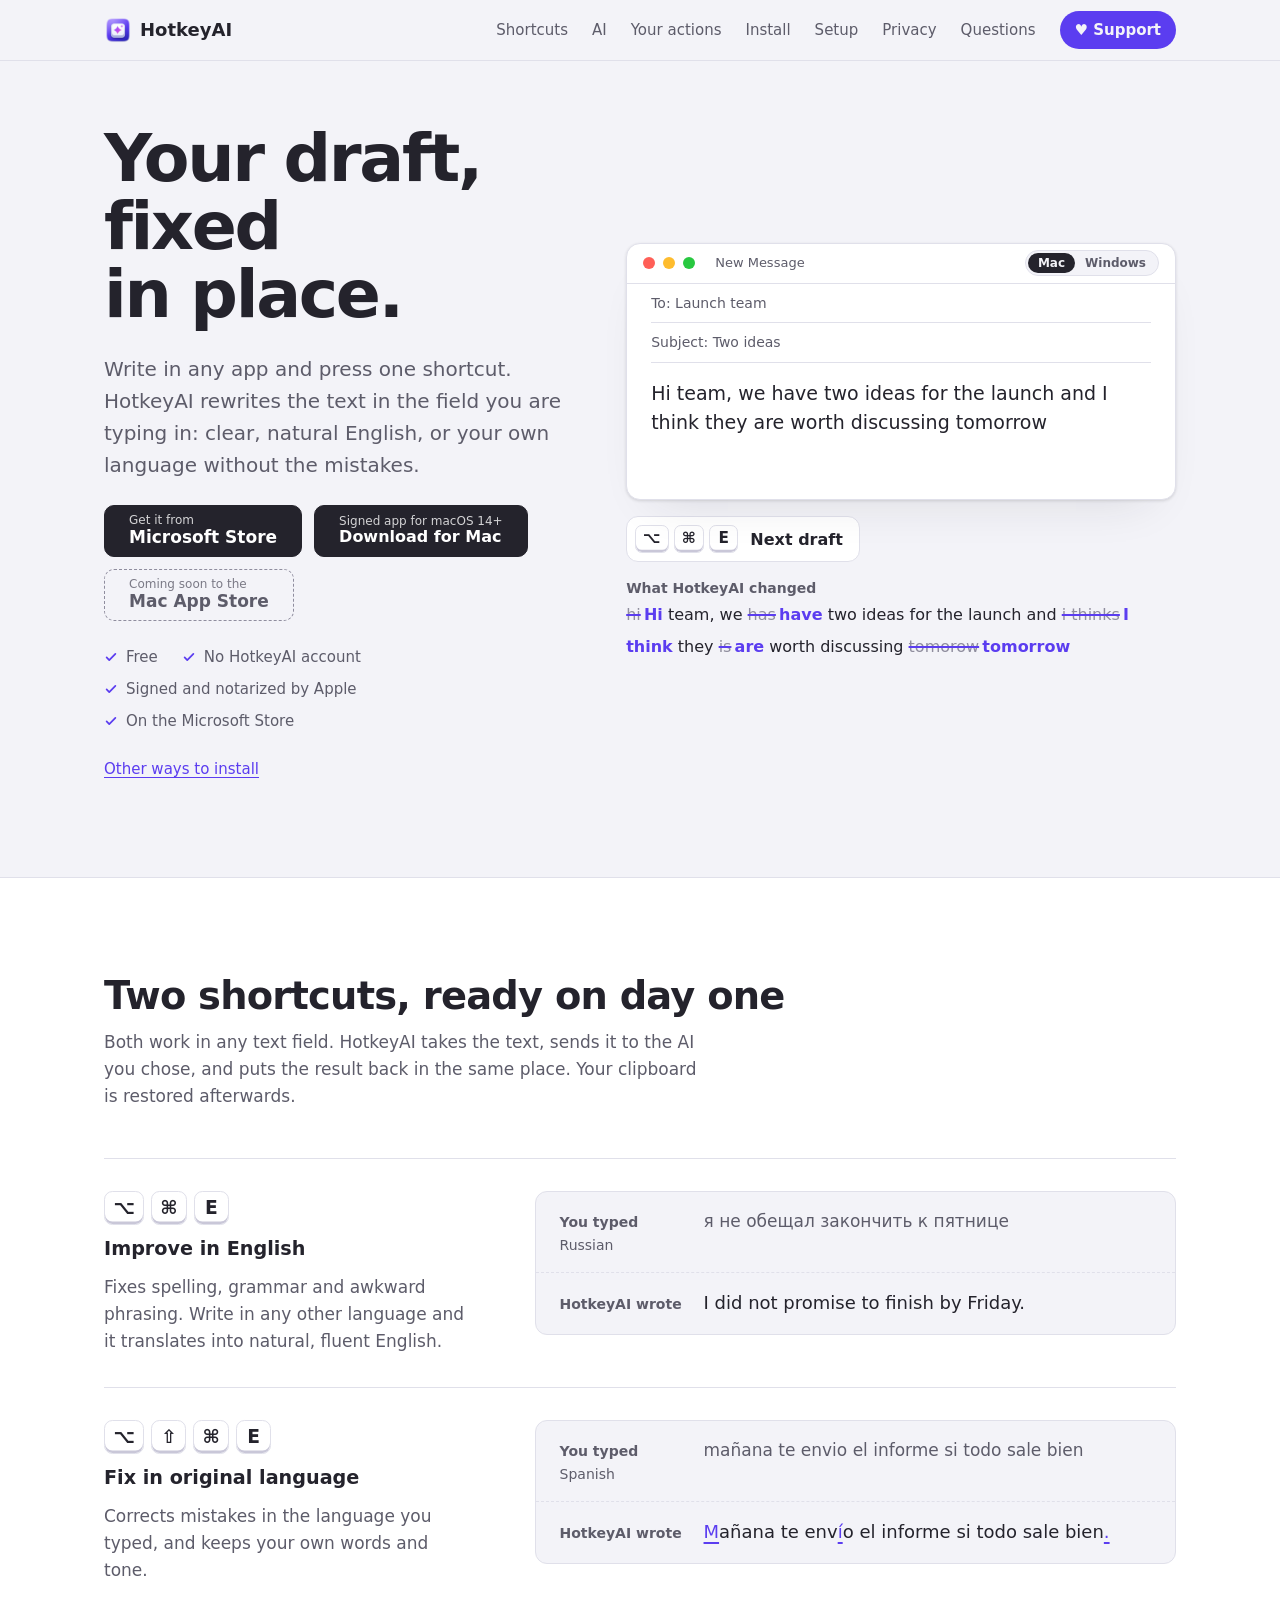
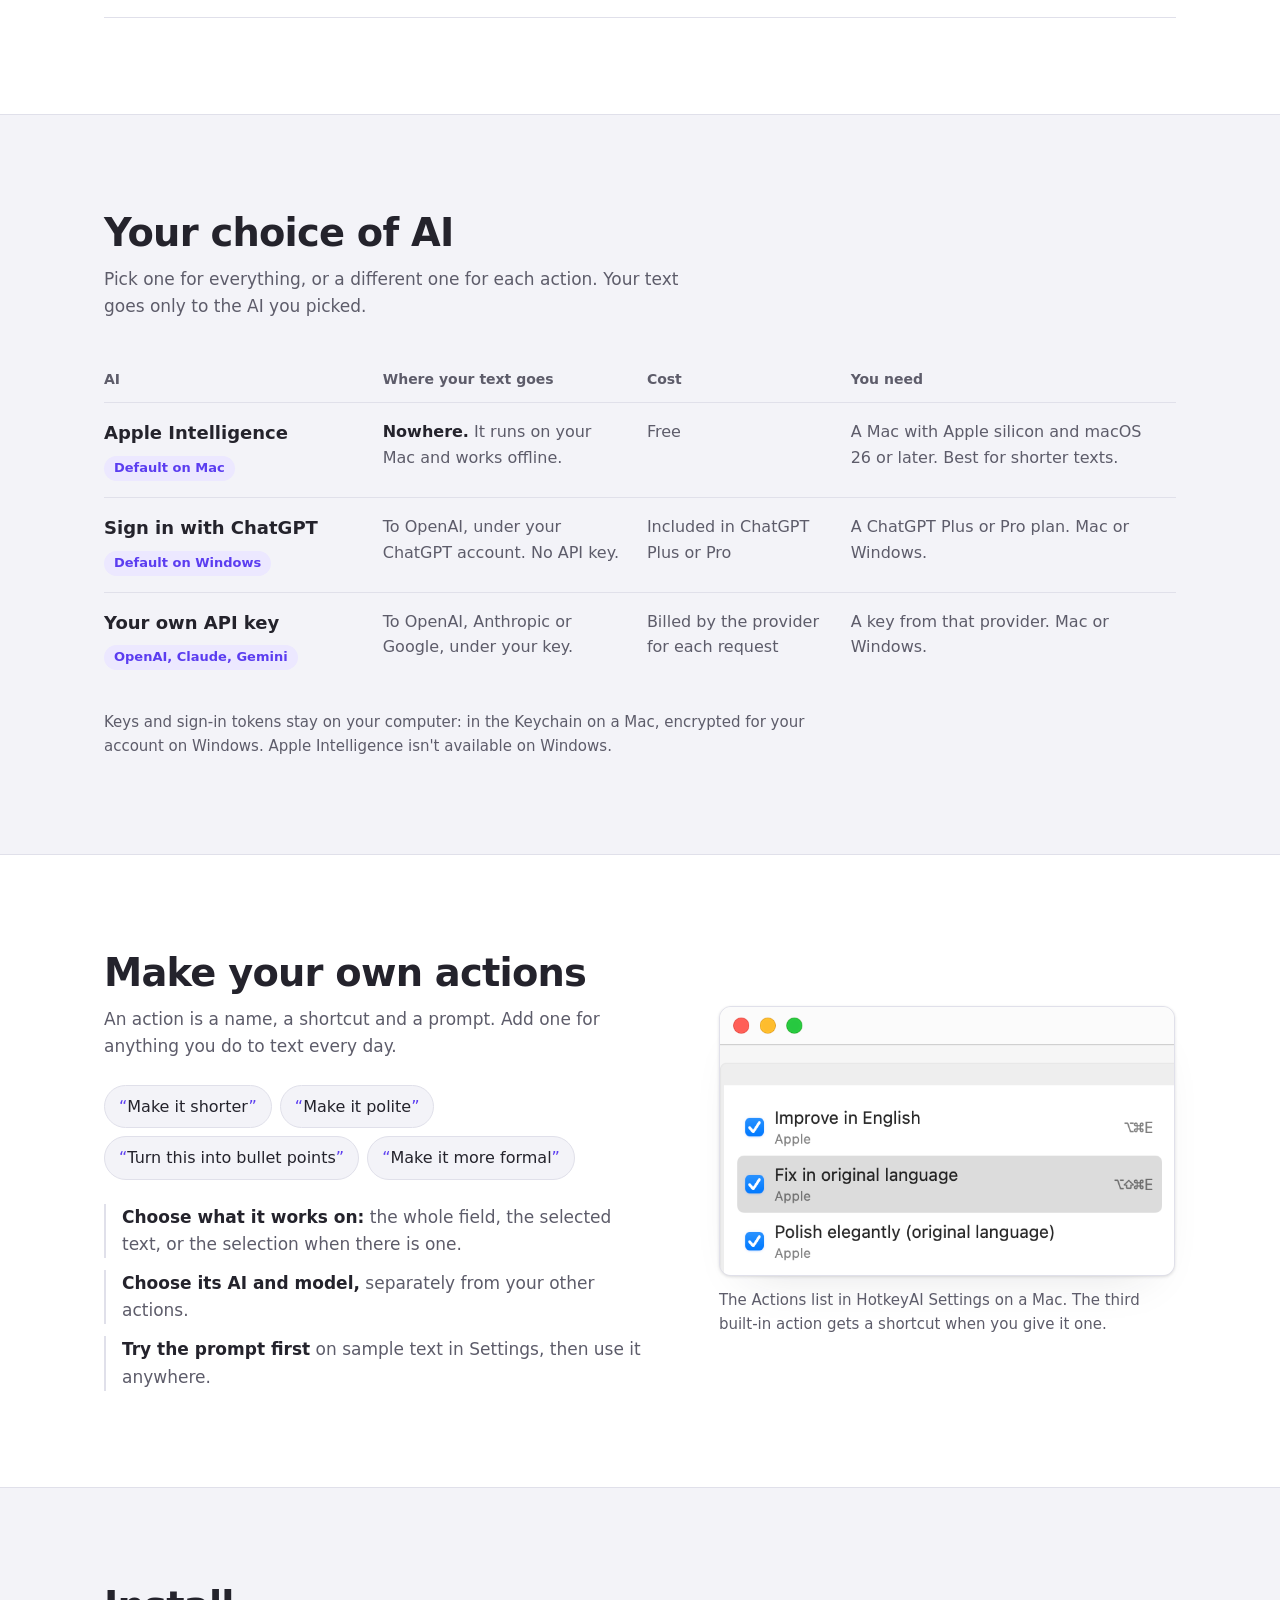
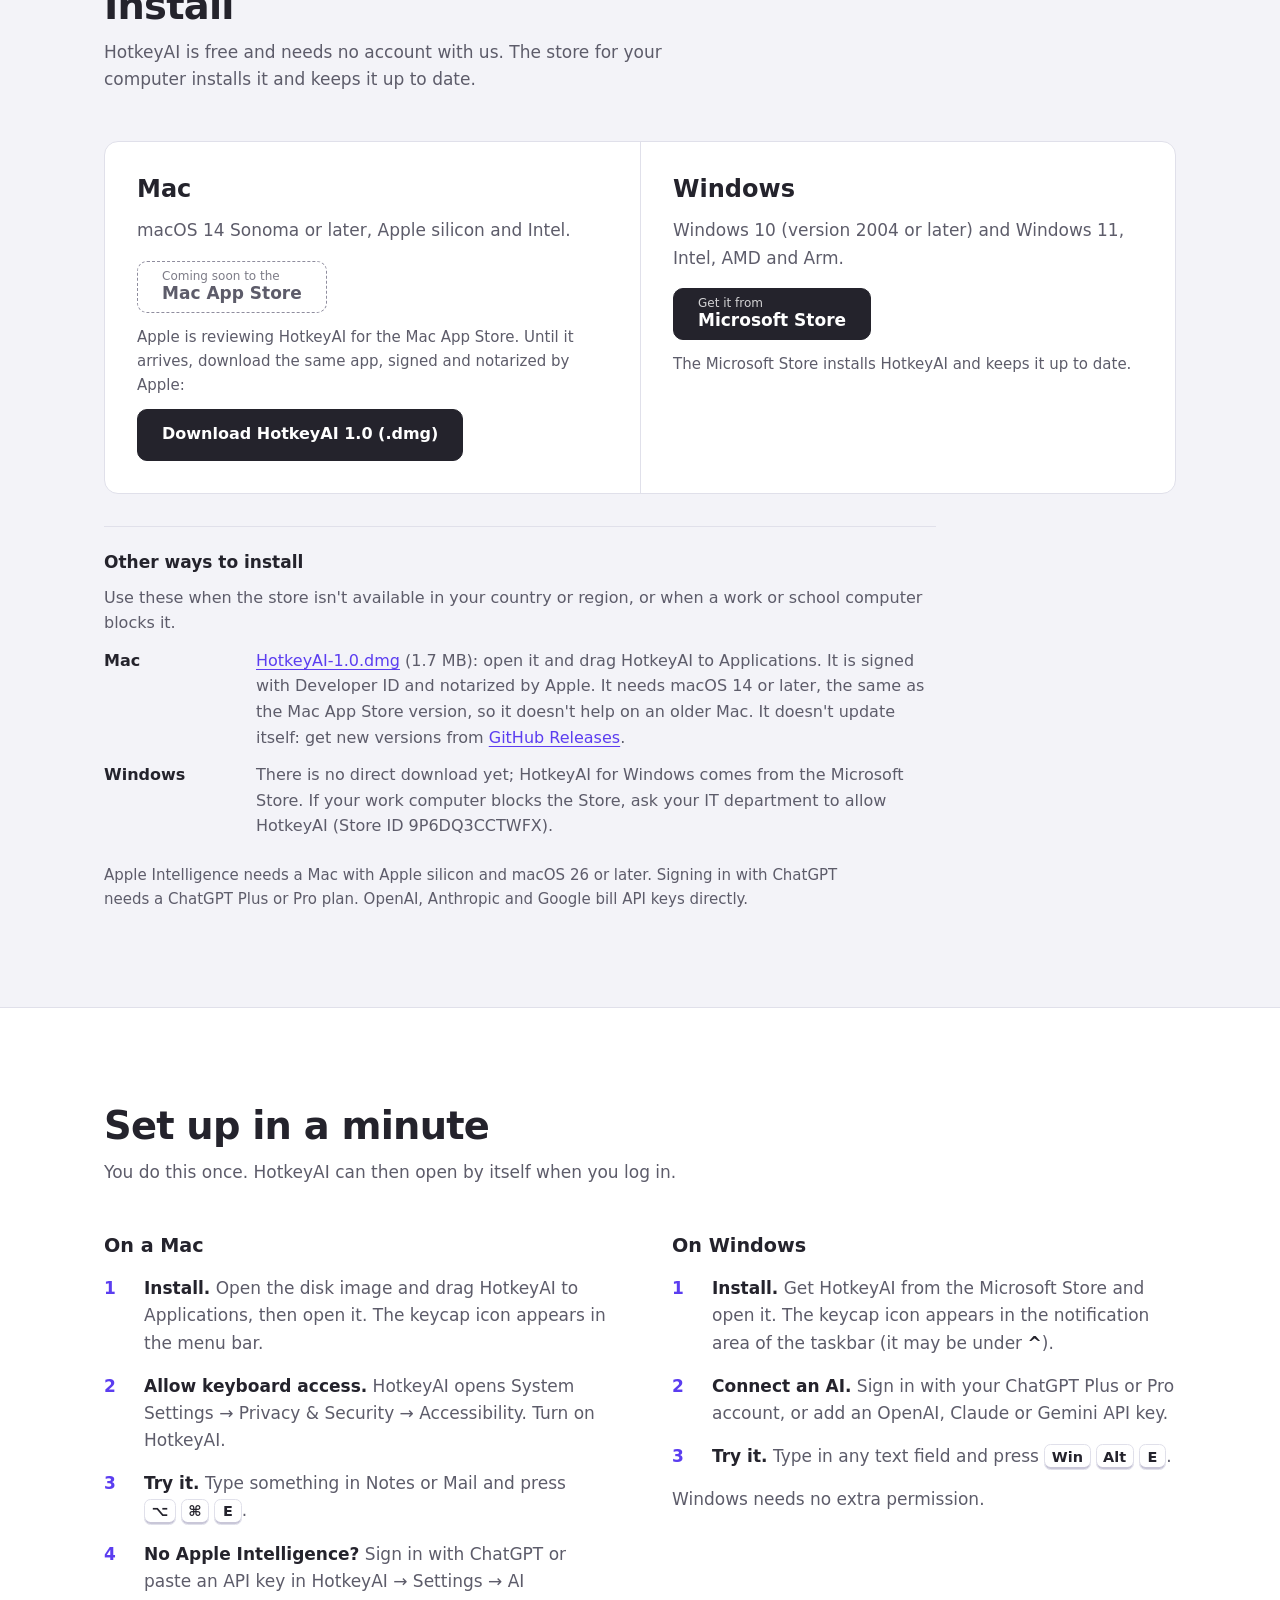
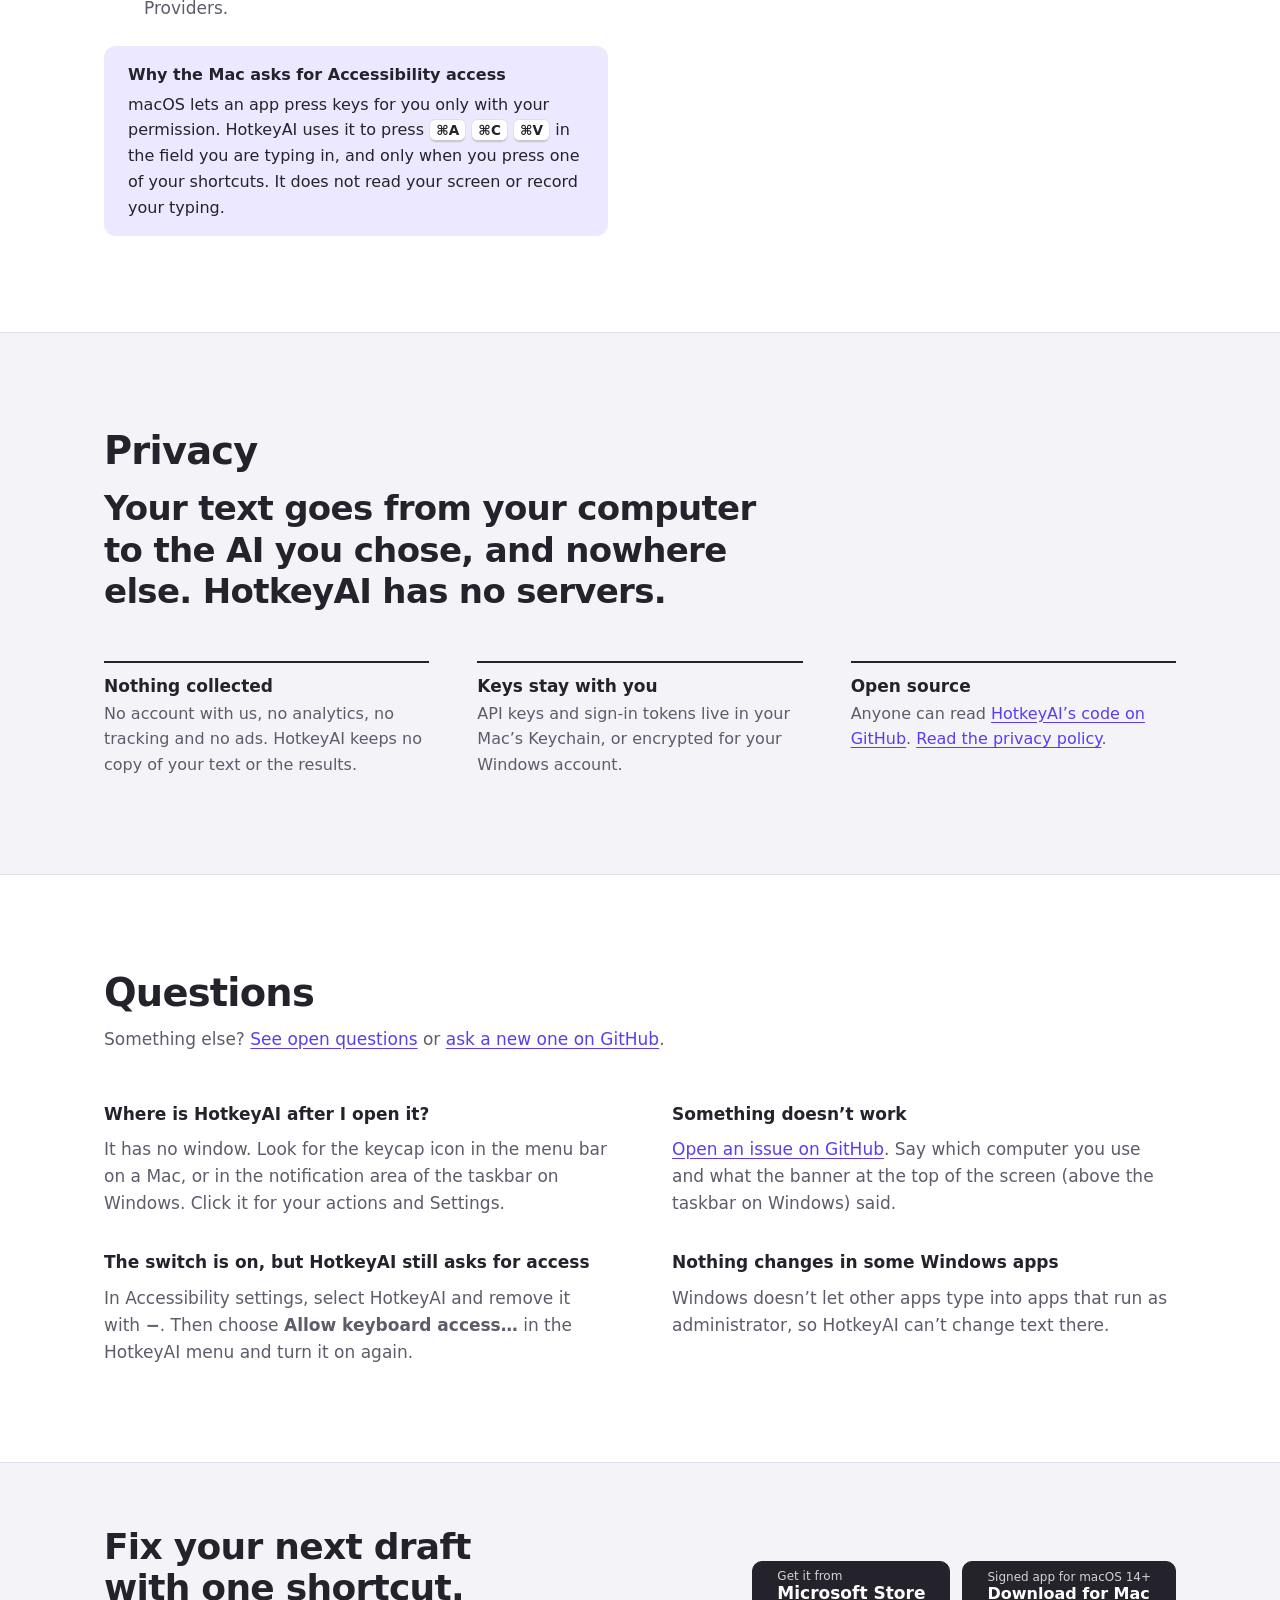
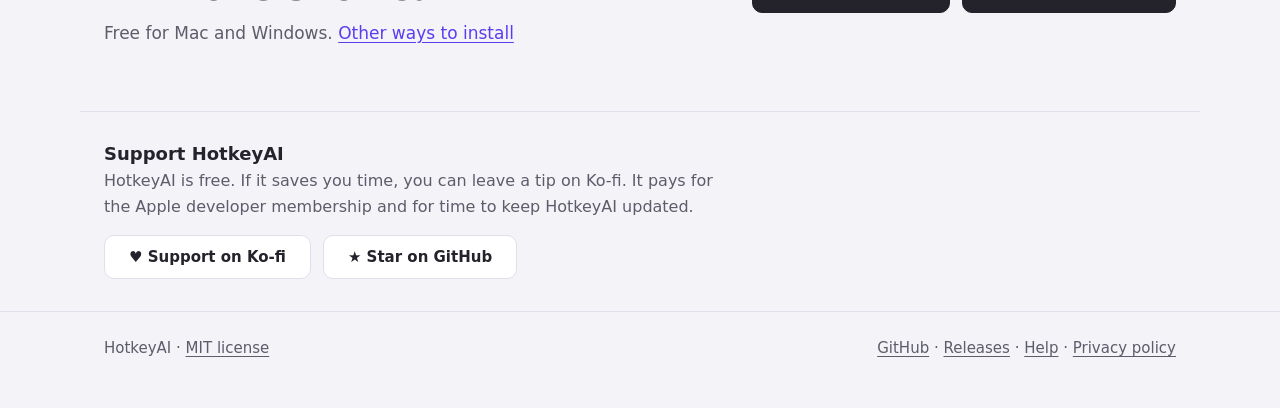
==== docs/index.html @ 72baa2ce "Press-to-fix hero, one typeface, facts and a closing install From the design research (frontend-desi" ====
<!doctype html>
<!-- MAC_APP_STORE: when Apple approves HotkeyAI, change data-mas="soon" to data-mas="live".
     The Mac App Store links on this page already point to https://apps.apple.com/app/id6838563027 -->
<html lang="en" data-os="any" data-mas="soon">
<head>
<meta charset="utf-8">
<meta name="viewport" content="width=device-width, initial-scale=1, viewport-fit=cover">
<title>HotkeyAI for Mac and Windows</title>
<meta name="description" content="Write in any app, press one shortcut, and HotkeyAI fixes your draft in place: clear, natural English, or your own language without the mistakes. Free for Mac and Windows.">
<meta property="og:title" content="HotkeyAI">
<meta property="og:description" content="Your draft, fixed in place. One shortcut in any app, on Mac and Windows.">
<meta property="og:image" content="https://nauroman.github.io/HotkeyAI/icon.webp">
<meta name="color-scheme" content="light dark">
<link rel="icon" type="image/webp" href="icon.webp">
<style>
  /* Layout: a quiet desk in the Things manner. Cool mist canvas, white sheets, hairlines,
     one violet accent used as the editor's pen (never as the main button), ink buttons like
     the store badges. Words on the left, the live draft on the right, everything left-aligned. */
  :root {
    --paper: #f3f3f8;      /* canvas */
    --sheet: #ffffff;      /* windows, panels */
    --ink: #24232c;        /* text and the main buttons */
    --ink-2: #5d5c6a;      /* secondary text */
    --rule: #e0e0ea;       /* hairlines */
    --pen: #5b3df0;        /* the accent: corrections, focus, links */
    --pen-wash: #ece8ff;   /* faint pen fill */
    --on-ink: #ffffff;     /* text on ink buttons */
    --strike: #8f8d9e;     /* struck-out words */
    --cap: #ffffff;        /* keycap face */
    --cap-edge: #c9c7d8;   /* keycap wall */
    --shadow: rgba(36, 35, 44, .14);

    --font: -apple-system, BlinkMacSystemFont, "Segoe UI Variable Text", "Segoe UI", system-ui, Roboto, "Helvetica Neue", Arial, sans-serif;

    --s1: 4px; --s2: 8px; --s3: 12px; --s4: 16px; --s5: 24px; --s6: 32px; --s7: 48px; --s8: 64px; --s9: 96px;
    --ease: cubic-bezier(.22, 1, .36, 1);
    --r-panel: 14px; --r-btn: 10px;
  }
  @media (prefers-color-scheme: dark) {
    :root:not([data-theme="light"]) {
      --paper: #111117; --sheet: #1a1a22; --ink: #ececf2; --ink-2: #a3a2b1; --rule: #2b2b36;
      --pen: #a48dff; --pen-wash: #252041; --on-ink: #111117; --strike: #7c7a8d;
      --cap: #26252f; --cap-edge: #09090d; --shadow: rgba(0, 0, 0, .45);
      color-scheme: dark;
    }
  }
  :root[data-theme="dark"] {
    --paper: #111117; --sheet: #1a1a22; --ink: #ececf2; --ink-2: #a3a2b1; --rule: #2b2b36;
    --pen: #a48dff; --pen-wash: #252041; --on-ink: #111117; --strike: #7c7a8d;
    --cap: #26252f; --cap-edge: #09090d; --shadow: rgba(0, 0, 0, .45);
    color-scheme: dark;
  }

  * { box-sizing: border-box; }
  html { scroll-behavior: smooth; }
  body { margin: 0; background: var(--paper); color: var(--ink); font: 400 17px/1.6 var(--font); -webkit-font-smoothing: antialiased; }
  img { max-width: 100%; height: auto; }
  a { color: var(--pen); text-underline-offset: .18em; transition: color .2s var(--ease); }
  a:focus-visible, button:focus-visible { outline: 2px solid var(--pen); outline-offset: 3px; border-radius: 6px; }
  h1, h2, h3, h4 { font-weight: 600; text-wrap: balance; margin: 0; }
  h2 { font-size: clamp(1.75rem, 3vw, 2.5rem); line-height: 1.12; letter-spacing: -.02em; }
  h3 { font-size: 1.2rem; line-height: 1.3; }
  p { margin: 0; }
  .wrap { max-width: 1120px; margin-inline: auto;
    padding-left: max(var(--s5), env(safe-area-inset-left, 0px)); padding-right: max(var(--s5), env(safe-area-inset-right, 0px)); }
  .muted { color: var(--ink-2); }
  .small { font-size: 15px; color: var(--ink-2); }
  .intro { max-width: 38rem; color: var(--ink-2); margin-top: var(--s3); }

  /* Keycaps: the app icon is a keycap, so shortcuts are drawn as keys with a pressed-in wall. */
  .keys { display: inline-flex; gap: .3em; vertical-align: baseline; }
  kbd { display: inline-flex; align-items: center; justify-content: center; min-width: 1.9em; height: 1.8em; padding: 0 .45em;
    font: 600 .85em/1 var(--font); color: var(--ink); background: var(--cap); border: 1px solid var(--rule); border-radius: .45em;
    box-shadow: inset 0 -.14em 0 var(--cap-edge); }
  :root[data-os="win"] .os-mac, :root:not([data-os="win"]) .os-win { display: none; }

  /* Header */
  header.top { position: sticky; top: 0; z-index: 20; background: color-mix(in srgb, var(--paper) 88%, transparent);
    backdrop-filter: saturate(1.4) blur(12px); -webkit-backdrop-filter: saturate(1.4) blur(12px); border-bottom: 1px solid var(--rule); }
  header.top .wrap { display: flex; align-items: center; gap: var(--s5); height: 60px; }
  .brand { display: flex; align-items: center; gap: var(--s2); font-weight: 600; font-size: 18px; color: var(--ink); text-decoration: none; }
  .brand img { width: 28px; height: 28px; }
  nav { margin-left: auto; display: flex; gap: var(--s5); font-size: 15px; }
  nav a { color: var(--ink-2); text-decoration: none; }
  nav a:hover { color: var(--ink); }
  .support-link { padding: 7px 15px; border-radius: 999px; background: var(--pen); color: var(--paper);
    font-weight: 600; font-size: 15px; text-decoration: none; white-space: nowrap; transition: filter .2s var(--ease); }
  .support-link:hover { filter: brightness(1.08); }
  @media (max-width: 900px) { nav { display: none; } .support-link { margin-left: auto; } }

  /* Buttons. The store buttons are the main action; the DMG button matches them while the
     Mac App Store is coming. */
  .btns { display: flex; flex-wrap: wrap; gap: var(--s3); }
  .store, .btn { display: inline-flex; flex-direction: column; justify-content: center; min-height: 52px; padding: var(--s2) var(--s5);
    border-radius: var(--r-btn); text-decoration: none; line-height: 1.15; font-weight: 600; font-size: 16px;
    transition: transform .2s var(--ease), filter .2s var(--ease); }
  .store { background: var(--ink); color: var(--on-ink); border: 1px solid var(--ink); }
  .store small, .btn small { font-size: 12px; font-weight: 400; opacity: .8; }
  .store b { font-size: 17px; font-weight: 600; }
  .btn { background: var(--ink); color: var(--on-ink); border: 1px solid var(--ink); }
  .btn.quiet { background: var(--sheet); color: var(--ink); border-color: var(--rule); }
  a.store:hover, a.btn:hover { filter: brightness(1.15); transform: translateY(-1px); }
  .store.soon { background: transparent; color: var(--ink-2); border: 1px dashed var(--strike); cursor: default; }
  :root[data-os="mac"] .get-win, :root[data-os="win"] .get-mac { display: none; }
  :root[data-mas="soon"] .mas-live, :root[data-mas="live"] .mas-soon { display: none; }

  /* Facts under the install buttons: true statements only. */
  .facts { list-style: none; margin: 0; padding: 0; display: flex; flex-wrap: wrap; gap: var(--s2) var(--s5); font-size: 15px; color: var(--ink-2); }
  .facts li { display: inline-flex; align-items: center; gap: var(--s2); }
  .facts svg { width: 14px; height: 14px; flex: none; color: var(--pen); }

  /* Hero */
  .hero .wrap { display: grid; grid-template-columns: minmax(0, 5fr) minmax(0, 6fr); gap: var(--s8); align-items: center; padding-block: var(--s8) var(--s9); }
  .hero-text { display: grid; gap: var(--s5); justify-items: start; min-width: 0; }
  .hero h1 { font-size: clamp(2.5rem, 5.2vw, 4.25rem); line-height: 1.02; letter-spacing: -.035em; }
  .hero .lead { font-size: clamp(18px, 1.6vw, 20px); color: var(--ink-2); max-width: 31rem; }
  .hero .other-link { font-size: 15px; }
  @media (max-width: 960px) { .hero .wrap { grid-template-columns: minmax(0, 1fr); gap: var(--s7); padding-block: var(--s7) var(--s8); } }

  /* The live draft */
  .desk { display: grid; gap: var(--s4); min-width: 0; }
  .demo { position: relative; background: var(--sheet); border: 1px solid var(--rule); border-radius: var(--r-panel);
    box-shadow: 0 24px 48px -28px var(--shadow), 0 1px 3px var(--shadow); overflow: hidden; }
  .demo-bar { display: flex; align-items: center; gap: var(--s2); height: 40px; padding: 0 var(--s4); border-bottom: 1px solid var(--rule); font-size: 13px; color: var(--ink-2); }
  .demo-bar i { width: 12px; height: 12px; border-radius: 50%; background: #ff5f57; }
  .demo-bar i:nth-child(2) { background: #febc2e; }
  .demo-bar i:nth-child(3) { background: #28c840; margin-right: var(--s3); }
  .mail-head { display: grid; padding: 0 var(--s5); font-size: 14px; color: var(--ink-2); }
  .mail-head span { padding: var(--s2) 0; border-bottom: 1px solid var(--rule); }
  .mail-body { min-height: 7.2em; padding: var(--s4) var(--s5) var(--s6); font-size: clamp(17px, 1.7vw, 19px); line-height: 1.55; }
  .mail-body p { transition: opacity .3s var(--ease); }
  .demo.working .mail-body p { opacity: .45; }
  .mail-body mark { background: none; color: inherit; border-radius: 3px; box-shadow: inset 0 -2px 0 var(--pen); transition: box-shadow 1.6s var(--ease); }
  .mail-body.settled mark { box-shadow: inset 0 0 0 transparent; }
  .hud { position: absolute; top: 50px; left: 50%; white-space: nowrap; display: flex; align-items: center; gap: var(--s2);
    background: rgba(28, 27, 36, .94); color: #fff; border: 1px solid rgba(255, 255, 255, .14); border-radius: 12px; padding: var(--s2) 14px;
    font-size: 14px; box-shadow: 0 8px 24px rgba(0, 0, 0, .25); opacity: 0; transform: translate(-50%, -6px);
    transition: opacity .25s var(--ease), transform .25s var(--ease); pointer-events: none; }
  .hud.show { opacity: 1; transform: translate(-50%, 0); }
  .hud .spark { color: #b9a8ff; } .hud .ok { color: #5fd38a; }

  .controls { display: flex; flex-wrap: wrap; align-items: center; gap: var(--s3) var(--s4); }
  .press { display: inline-flex; align-items: center; gap: var(--s3); padding: var(--s2) var(--s4) var(--s2) var(--s2); border-radius: 12px;
    border: 1px solid var(--rule); background: var(--sheet); color: var(--ink); font: 600 16px var(--font); cursor: pointer;
    transition: border-color .2s var(--ease); }
  .press:hover { border-color: var(--pen); }
  .press .keys { font-size: 18px; }
  .press .keys kbd { transition: transform .12s var(--ease), box-shadow .12s var(--ease), background .12s var(--ease), color .12s var(--ease); }
  .press.down .keys kbd { transform: translateY(2px); box-shadow: inset 0 0 0 var(--cap-edge); background: var(--pen); color: var(--paper); border-color: var(--pen); }
  .controls .hint { font-size: 14px; color: var(--ink-2); }
  :root:not([data-os="mac"]) .kbd-hint { display: none; }
  .os-switch { display: inline-flex; padding: 2px; border: 1px solid var(--rule); border-radius: 999px; background: var(--paper); margin-left: auto; }
  .os-switch[hidden] { display: none; }
  .os-switch button { font: 600 12px var(--font); color: var(--ink-2); background: none; border: 0; border-radius: 999px; padding: 3px 10px; cursor: pointer;
    transition: background .2s var(--ease), color .2s var(--ease); }
  .os-switch button[aria-pressed="true"] { background: var(--ink); color: var(--paper); }

  .edits { font-size: 16px; line-height: 2; min-height: 4em; }
  .edits .what { display: block; font-size: 14px; line-height: 1.5; color: var(--ink-2); font-weight: 600; }
  del, ins { text-decoration: none; }
  .edits del { color: var(--strike); text-decoration: line-through; text-decoration-color: var(--pen); text-decoration-thickness: 2px; }
  .edits ins { color: var(--pen); font-weight: 600; margin-left: .2em; }
  .edits ins.add { margin-left: 0; }

  /* Sections */
  section { scroll-margin-top: 64px; }
  .sec { padding-block: var(--s9); }
  .band { background: var(--sheet); border-block: 1px solid var(--rule); }
  .sec-head { margin-bottom: var(--s7); }
  @media (max-width: 760px) { .sec { padding-block: var(--s8); } .sec-head { margin-bottom: var(--s6); } }

  /* Two shortcuts */
  .shortcut-row { display: grid; grid-template-columns: minmax(0, 4fr) minmax(0, 7fr); gap: var(--s5) var(--s8);
    padding-block: var(--s6); border-top: 1px solid var(--rule); align-items: start; }
  .shortcut-row:last-child { border-bottom: 1px solid var(--rule); }
  .shortcut-row .meta { display: grid; gap: var(--s3); justify-items: start; }
  .shortcut-row .meta .keys { font-size: 22px; }
  .shortcut-row .meta p { color: var(--ink-2); max-width: 26rem; }
  .ex { display: grid; background: var(--paper); border: 1px solid var(--rule); border-radius: 12px; overflow: hidden; }
  .ex > div { display: grid; grid-template-columns: 8rem minmax(0, 1fr); gap: var(--s1) var(--s4); padding: var(--s4) var(--s5); align-items: baseline; }
  .ex > div + div { border-top: 1px dashed var(--rule); }
  .ex .who { font-size: 14px; font-weight: 600; color: var(--ink-2); }
  .ex .who span { display: block; font-weight: 400; }
  .ex .typed { color: var(--ink-2); }
  .ex .wrote { font-size: 18px; }
  .ex .fix { color: var(--pen); text-decoration: underline 2px var(--pen); text-underline-offset: .22em; }
  @media (max-width: 860px) { .shortcut-row { grid-template-columns: minmax(0, 1fr); } }
  @media (max-width: 520px) { .ex > div { grid-template-columns: minmax(0, 1fr); } }

  /* Your choice of AI */
  .ai { width: 100%; border-collapse: collapse; font-size: 16px; }
  .ai th, .ai td { text-align: left; vertical-align: top; padding: var(--s4) var(--s5) var(--s4) 0; border-top: 1px solid var(--rule); }
  .ai thead th { border-top: 0; padding-block: 0 var(--s3); font-size: 14px; font-weight: 600; color: var(--ink-2); }
  .ai tbody th { width: 26%; font-weight: 400; }
  .ai tbody th strong { display: block; font-size: 18px; font-weight: 600; }
  .ai .tag { display: inline-block; margin-top: var(--s2); font-size: 13px; font-weight: 600; color: var(--pen); background: var(--pen-wash); border-radius: 999px; padding: 2px 10px; }
  .ai td { color: var(--ink-2); }
  .ai td b { color: var(--ink); font-weight: 600; }
  .ai-foot { margin-top: var(--s5); max-width: 46rem; }
  @media (max-width: 760px) {
    .ai thead { position: absolute; width: 1px; height: 1px; overflow: hidden; clip-path: inset(50%); }
    .ai, .ai tbody, .ai tr, .ai th, .ai td { display: block; width: 100%; }
    .ai tbody tr { border-top: 1px solid var(--rule); padding-block: var(--s4); }
    .ai tbody th, .ai td { border: 0; padding: var(--s1) 0; width: 100%; }
    .ai td::before { content: attr(data-label); display: block; font-size: 14px; font-weight: 600; color: var(--ink-2); margin-top: var(--s2); }
  }

  /* Your own actions */
  .actions-grid { display: grid; grid-template-columns: minmax(0, 6fr) minmax(0, 5fr); gap: var(--s8); align-items: center; }
  .prompts { list-style: none; margin: var(--s5) 0 0; padding: 0; display: flex; flex-wrap: wrap; gap: var(--s2); }
  .prompts li { padding: var(--s2) 14px; border: 1px solid var(--rule); border-radius: 999px; background: var(--paper); font-size: 16px; }
  .prompts li::before { content: "“"; color: var(--pen); } .prompts li::after { content: "”"; color: var(--pen); }
  .points { margin: var(--s5) 0 0; padding: 0; list-style: none; display: grid; gap: var(--s3); color: var(--ink-2); max-width: 36rem; }
  .points li { padding-left: var(--s4); border-left: 2px solid var(--rule); }
  .points b { color: var(--ink); font-weight: 600; }
  .shot { margin: 0; justify-self: center; width: min(100%, 456px); }
  .shot img { display: block; width: 100%; border-radius: 12px; border: 1px solid var(--rule); box-shadow: 0 24px 48px -28px var(--shadow), 0 1px 3px var(--shadow); background: #fff; }
  .shot figcaption { margin-top: var(--s3); font-size: 15px; color: var(--ink-2); }
  @media (max-width: 860px) { .actions-grid { grid-template-columns: minmax(0, 1fr); gap: var(--s6); } .shot { justify-self: start; } }

  /* Install */
  .dl { display: grid; grid-template-columns: repeat(2, minmax(0, 1fr)); border: 1px solid var(--rule); border-radius: var(--r-panel); background: var(--sheet); overflow: hidden; }
  .dl > div { display: grid; gap: var(--s3); align-content: start; padding: var(--s6); }
  .dl > div + div { border-left: 1px solid var(--rule); }
  .dl h3 { font-size: 24px; }
  .dl .btns { margin-top: var(--s1); }
  .other { margin-top: var(--s6); padding-top: var(--s5); border-top: 1px solid var(--rule); display: grid; gap: var(--s3); max-width: 52rem; color: var(--ink-2); font-size: 16px; }
  .other h3 { font-size: 17px; color: var(--ink); }
  .other dl { margin: 0; display: grid; grid-template-columns: 8rem minmax(0, 1fr); gap: var(--s3) var(--s5); }
  .other dt { font-weight: 600; color: var(--ink); }
  .other dd { margin: 0; }
  .dl-foot { margin-top: var(--s5); max-width: 46rem; }
  @media (max-width: 680px) {
    .dl { grid-template-columns: minmax(0, 1fr); }
    .dl > div { padding: var(--s5); }
    .dl > div + div { border-left: 0; border-top: 1px solid var(--rule); }
  }
  @media (max-width: 560px) { .other dl { grid-template-columns: minmax(0, 1fr); gap: var(--s1); } .other dd { margin-bottom: var(--s3); } }

  /* Setup: a real sequence, so the steps are numbered. */
  .setup { display: grid; grid-template-columns: repeat(2, minmax(0, 1fr)); gap: var(--s8); }
  .setup ol { list-style: none; counter-reset: step; margin: var(--s4) 0 0; padding: 0; display: grid; gap: var(--s4); }
  .setup li { counter-increment: step; display: grid; grid-template-columns: var(--s6) minmax(0, 1fr); gap: var(--s2); color: var(--ink-2); }
  .setup li::before { content: counter(step); font-weight: 600; color: var(--pen); font-variant-numeric: tabular-nums; }
  .setup li b { color: var(--ink); font-weight: 600; }
  .why { margin-top: var(--s5); padding: var(--s4) var(--s5); border-radius: 12px; background: var(--pen-wash); }
  .why h4 { font-size: 16px; margin-bottom: var(--s1); }
  .why p { font-size: 16px; }
  @media (max-width: 760px) { .setup { grid-template-columns: minmax(0, 1fr); gap: var(--s7); } }

  /* Privacy */
  .privacy-lead { font-size: clamp(1.5rem, 2.8vw, 2.125rem); line-height: 1.22; letter-spacing: -.02em; font-weight: 600; max-width: 44rem; text-wrap: balance; margin-top: var(--s4); }
  .privacy-facts { display: grid; grid-template-columns: repeat(3, minmax(0, 1fr)); gap: var(--s5) var(--s7); margin-top: var(--s7); }
  .privacy-facts div { border-top: 2px solid var(--ink); padding-top: var(--s3); }
  .privacy-facts h3 { font-size: 17px; margin-bottom: var(--s1); }
  .privacy-facts p { color: var(--ink-2); font-size: 16px; }
  @media (max-width: 760px) { .privacy-facts { grid-template-columns: minmax(0, 1fr); } }

  /* Questions */
  .faq { display: grid; grid-template-columns: repeat(2, minmax(0, 1fr)); gap: var(--s6) var(--s8); margin: 0; }
  .faq dt { font-weight: 600; margin-bottom: var(--s2); }
  .faq dd { margin: 0; color: var(--ink-2); }
  @media (max-width: 760px) { .faq { grid-template-columns: minmax(0, 1fr); gap: var(--s5); } }

  /* Closing install, then a deliberately small Support line. */
  .closing .wrap { display: grid; grid-template-columns: minmax(0, 1fr) auto; gap: var(--s5) var(--s7); align-items: center; padding-block: var(--s8); }
  .closing h2 { font-size: clamp(1.75rem, 3vw, 2.25rem); }
  @media (max-width: 860px) { .closing .wrap { grid-template-columns: minmax(0, 1fr); } }
  .support .wrap { display: flex; flex-wrap: wrap; align-items: center; justify-content: space-between; gap: var(--s4) var(--s6); padding-block: var(--s6); border-top: 1px solid var(--rule); }
  .support h2 { font-size: 18px; letter-spacing: 0; }
  .support p { color: var(--ink-2); max-width: 40rem; margin-top: var(--s1); font-size: 16px; }
  .support .btn { min-height: 44px; font-size: 15px; }

  footer { border-top: 1px solid var(--rule); color: var(--ink-2); font-size: 15px; }
  footer .wrap { display: flex; flex-wrap: wrap; justify-content: space-between; gap: var(--s2) var(--s5); padding-block: var(--s5) var(--s7); }
  footer a { color: var(--ink-2); }

  @media (prefers-reduced-motion: reduce) {
    html { scroll-behavior: auto; }
    *, *::before, *::after { transition-duration: 0s !important; }
  }
</style>
</head>
<body>
<header class="top">
  <div class="wrap">
    <a class="brand" href="#"><img src="icon.webp" width="28" height="28" alt="">HotkeyAI</a>
    <nav aria-label="Sections">
      <a href="#shortcuts">Shortcuts</a>
      <a href="#ai">AI</a>
      <a href="#actions">Your actions</a>
      <a href="#download">Install</a>
      <a href="#setup">Setup</a>
      <a href="#privacy">Privacy</a>
      <a href="#help">Questions</a>
    </nav>
    <a class="support-link" href="https://ko-fi.com/nauroman">♥ Support</a>
  </div>
</header>

<main>
  <section class="hero" aria-labelledby="hero-title">
    <div class="wrap">
      <div class="hero-text">
        <h1 id="hero-title">Your draft, fixed in place.</h1>
        <p class="lead">Write in any app and press one shortcut. HotkeyAI rewrites the text in the field you are typing in: clear, natural English, or your own language without the mistakes.</p>
        <div class="btns" id="hero-install">
          <a class="store get-win" href="https://apps.microsoft.com/detail/9P6DQ3CCTWFX"><small>Get it from</small><b>Microsoft Store</b></a>
          <a class="store get-mac mas-live" href="https://apps.apple.com/app/id6838563027"><small>Download on the</small><b>Mac App Store</b></a>
          <a class="btn get-mac mas-soon" href="https://github.com/nauroman/HotkeyAI/releases/download/v1.0/HotkeyAI-1.0.dmg"><small>Signed app for macOS 14+</small>Download for Mac</a>
          <span class="store soon get-mac mas-soon" aria-disabled="true"><small>Coming soon to the</small><b>Mac App Store</b></span>
        </div>
        <ul class="facts" aria-label="Facts">
          <li><svg viewBox="0 0 16 16" aria-hidden="true"><path d="M3 8.5l3 3 7-7" fill="none" stroke="currentColor" stroke-width="2" stroke-linecap="round" stroke-linejoin="round"/></svg>Free</li>
          <li><svg viewBox="0 0 16 16" aria-hidden="true"><path d="M3 8.5l3 3 7-7" fill="none" stroke="currentColor" stroke-width="2" stroke-linecap="round" stroke-linejoin="round"/></svg>No HotkeyAI account</li>
          <li><svg viewBox="0 0 16 16" aria-hidden="true"><path d="M3 8.5l3 3 7-7" fill="none" stroke="currentColor" stroke-width="2" stroke-linecap="round" stroke-linejoin="round"/></svg>Signed and notarized by Apple</li>
          <li><svg viewBox="0 0 16 16" aria-hidden="true"><path d="M3 8.5l3 3 7-7" fill="none" stroke="currentColor" stroke-width="2" stroke-linecap="round" stroke-linejoin="round"/></svg>On the Microsoft Store</li>
        </ul>
        <a class="other-link" href="#other">Other ways to install</a>
      </div>

      <div class="desk">
        <div class="demo" id="demo">
          <div class="demo-bar"><i></i><i></i><i></i>New Message
            <div class="os-switch" id="os-switch" role="group" aria-label="Show shortcuts for" hidden>
              <button type="button" id="os-mac" data-pick="mac" aria-pressed="true">Mac</button>
              <button type="button" id="os-win" data-pick="win" aria-pressed="false">Windows</button>
            </div>
          </div>
          <div class="mail-head"><span>To: Launch team</span><span id="demo-subject">Subject: Two ideas</span></div>
          <div class="mail-body settled" id="demo-body" aria-live="polite">
            <p>Hi team, we <mark>have</mark> two ideas for the launch and <mark>I think</mark> they <mark>are</mark> worth discussing tomorrow</p>
          </div>
          <div class="hud" id="hud-work" aria-hidden="true"><span class="spark">✦</span> <span id="hud-name">Improve in English</span>…</div>
          <div class="hud" id="hud-done" aria-hidden="true"><span class="ok">✓</span> Done</div>
        </div>
        <div class="controls" id="controls" hidden>
          <button type="button" class="press" id="press">
            <span class="keys os-mac" id="keys-mac"><kbd>⌥</kbd><kbd>⌘</kbd><kbd>E</kbd></span>
            <span class="keys os-win" id="keys-win"><kbd>Win</kbd><kbd>Alt</kbd><kbd>E</kbd></span>
            <span id="press-label">Press to fix this draft</span>
          </button>
          <span class="hint kbd-hint">or press it on your keyboard</span>
        </div>
        <p class="edits" id="edits"><span class="what">What HotkeyAI changed</span><del>hi</del><ins>Hi</ins> team, we <del>has</del><ins>have</ins> two ideas for the launch and <del>i thinks</del><ins>I think</ins> they <del>is</del><ins>are</ins> worth discussing <del>tomorow</del><ins>tomorrow</ins></p>
      </div>
    </div>
  </section>

  <section id="shortcuts" class="sec band" aria-labelledby="shortcuts-title">
    <div class="wrap">
      <div class="sec-head">
        <h2 id="shortcuts-title">Two shortcuts, ready on day one</h2>
        <p class="intro">Both work in any text field. HotkeyAI takes the text, sends it to the AI you chose, and puts the result back in the same place. Your clipboard is restored afterwards.</p>
      </div>
      <div class="shortcut-row">
        <div class="meta">
          <span class="keys os-mac" role="img" aria-label="Option Command E"><kbd>⌥</kbd><kbd>⌘</kbd><kbd>E</kbd></span>
          <span class="keys os-win" role="img" aria-label="Windows Alt E"><kbd>Win</kbd><kbd>Alt</kbd><kbd>E</kbd></span>
          <h3>Improve in English</h3>
          <p>Fixes spelling, grammar and awkward phrasing. Write in any other language and it translates into natural, fluent English.</p>
        </div>
        <div class="ex">
          <div><span class="who">You typed<span>Russian</span></span><p class="typed" lang="ru">я не обещал закончить к пятнице</p></div>
          <div><span class="who">HotkeyAI wrote</span><p class="wrote">I did not promise to finish by Friday.</p></div>
        </div>
      </div>
      <div class="shortcut-row">
        <div class="meta">
          <span class="keys os-mac" role="img" aria-label="Option Shift Command E"><kbd>⌥</kbd><kbd>⇧</kbd><kbd>⌘</kbd><kbd>E</kbd></span>
          <span class="keys os-win" role="img" aria-label="Windows Alt Shift E"><kbd>Win</kbd><kbd>Alt</kbd><kbd>Shift</kbd><kbd>E</kbd></span>
          <h3>Fix in original language</h3>
          <p>Corrects mistakes in the language you typed, and keeps your own words and tone.</p>
        </div>
        <div class="ex">
          <div><span class="who">You typed<span>Spanish</span></span><p class="typed" lang="es">mañana te envio el informe si todo sale bien</p></div>
          <div><span class="who">HotkeyAI wrote</span><p class="wrote" lang="es"><span class="fix">M</span>añana te env<span class="fix">í</span>o el informe si todo sale bien<span class="fix">.</span></p></div>
        </div>
      </div>
    </div>
  </section>

  <section id="ai" class="sec" aria-labelledby="ai-title">
    <div class="wrap">
      <div class="sec-head">
        <h2 id="ai-title">Your choice of AI</h2>
        <p class="intro">Pick one for everything, or a different one for each action. Your text goes only to the AI you picked.</p>
      </div>
      <table class="ai">
        <thead>
          <tr><th scope="col">AI</th><th scope="col">Where your text goes</th><th scope="col">Cost</th><th scope="col">You need</th></tr>
        </thead>
        <tbody>
          <tr>
            <th scope="row"><strong>Apple Intelligence</strong><span class="tag">Default on Mac</span></th>
            <td data-label="Where your text goes"><b>Nowhere.</b> It runs on your Mac and works offline.</td>
            <td data-label="Cost">Free</td>
            <td data-label="You need">A Mac with Apple silicon and macOS 26 or later. Best for shorter texts.</td>
          </tr>
          <tr>
            <th scope="row"><strong>Sign in with ChatGPT</strong><span class="tag">Default on Windows</span></th>
            <td data-label="Where your text goes">To OpenAI, under your ChatGPT account. No API key.</td>
            <td data-label="Cost">Included in ChatGPT Plus or Pro</td>
            <td data-label="You need">A ChatGPT Plus or Pro plan. Mac or Windows.</td>
          </tr>
          <tr>
            <th scope="row"><strong>Your own API key</strong><span class="tag">OpenAI, Claude, Gemini</span></th>
            <td data-label="Where your text goes">To OpenAI, Anthropic or Google, under your key.</td>
            <td data-label="Cost">Billed by the provider for each request</td>
            <td data-label="You need">A key from that provider. Mac or Windows.</td>
          </tr>
        </tbody>
      </table>
      <p class="ai-foot small">Keys and sign-in tokens stay on your computer: in the Keychain on a Mac, encrypted for your account on Windows. Apple Intelligence isn't available on Windows.</p>
    </div>
  </section>

  <section id="actions" class="sec band" aria-labelledby="actions-title">
    <div class="wrap actions-grid">
      <div>
        <h2 id="actions-title">Make your own actions</h2>
        <p class="intro">An action is a name, a shortcut and a prompt. Add one for anything you do to text every day.</p>
        <ul class="prompts" aria-label="Examples of actions you can add">
          <li>Make it shorter</li>
          <li>Make it polite</li>
          <li>Turn this into bullet points</li>
          <li>Make it more formal</li>
        </ul>
        <ul class="points">
          <li><b>Choose what it works on:</b> the whole field, the selected text, or the selection when there is one.</li>
          <li><b>Choose its AI and model,</b> separately from your other actions.</li>
          <li><b>Try the prompt first</b> on sample text in Settings, then use it anywhere.</li>
        </ul>
      </div>
      <figure class="shot">
        <img src="images/settings-actions.webp" width="684" height="404" loading="lazy" alt="The Actions list in HotkeyAI Settings on a Mac: Improve in English (Option Command E), Fix in original language (Option Shift Command E) and Polish elegantly (original language), each turned on and using Apple Intelligence">
        <figcaption>The Actions list in HotkeyAI Settings on a Mac. The third built-in action gets a shortcut when you give it one.</figcaption>
      </figure>
    </div>
  </section>

  <section id="download" class="sec" aria-labelledby="download-title">
    <div class="wrap">
      <div class="sec-head">
        <h2 id="download-title">Install</h2>
        <p class="intro">HotkeyAI is free and needs no account with us. The store for your computer installs it and keeps it up to date.</p>
      </div>
      <div class="dl">
        <div>
          <h3>Mac</h3>
          <p class="muted">macOS 14 Sonoma or later, Apple silicon and Intel.</p>
          <div class="btns">
            <a class="store mas-live" href="https://apps.apple.com/app/id6838563027"><small>Download on the</small><b>Mac App Store</b></a>
            <span class="store soon mas-soon" aria-disabled="true"><small>Coming soon to the</small><b>Mac App Store</b></span>
          </div>
          <p class="small mas-live">The Mac App Store installs HotkeyAI and keeps it up to date.</p>
          <div class="mas-soon">
            <p class="small">Apple is reviewing HotkeyAI for the Mac App Store. Until it arrives, download the same app, signed and notarized by Apple:</p>
            <div class="btns" style="margin-top:var(--s3)"><a class="btn" href="https://github.com/nauroman/HotkeyAI/releases/download/v1.0/HotkeyAI-1.0.dmg">Download HotkeyAI 1.0 (.dmg)</a></div>
          </div>
        </div>
        <div>
          <h3>Windows</h3>
          <p class="muted">Windows 10 (version 2004 or later) and Windows 11, Intel, AMD and Arm.</p>
          <div class="btns">
            <a class="store" href="https://apps.microsoft.com/detail/9P6DQ3CCTWFX"><small>Get it from</small><b>Microsoft Store</b></a>
          </div>
          <p class="small">The Microsoft Store installs HotkeyAI and keeps it up to date.</p>
        </div>
      </div>

      <div class="other" id="other">
        <h3>Other ways to install</h3>
        <p>Use these when the store isn't available in your country or region, or when a work or school computer blocks it.</p>
        <dl>
          <dt>Mac</dt>
          <dd><a href="https://github.com/nauroman/HotkeyAI/releases/download/v1.0/HotkeyAI-1.0.dmg">HotkeyAI-1.0.dmg</a> (1.7 MB): open it and drag HotkeyAI to Applications. It is signed with Developer ID and notarized by Apple. It needs macOS 14 or later, the same as the Mac App Store version, so it doesn't help on an older Mac. It doesn't update itself: get new versions from <a href="https://github.com/nauroman/HotkeyAI/releases">GitHub Releases</a>.</dd>
          <dt>Windows</dt>
          <dd>There is no direct download yet; HotkeyAI for Windows comes from the Microsoft Store. If your work computer blocks the Store, ask your IT department to allow HotkeyAI (Store ID 9P6DQ3CCTWFX).</dd>
        </dl>
      </div>
      <p class="dl-foot small">Apple Intelligence needs a Mac with Apple silicon and macOS 26 or later. Signing in with ChatGPT needs a ChatGPT Plus or Pro plan. OpenAI, Anthropic and Google bill API keys directly.</p>
    </div>
  </section>

  <section id="setup" class="sec band" aria-labelledby="setup-title">
    <div class="wrap">
      <div class="sec-head">
        <h2 id="setup-title">Set up in a minute</h2>
        <p class="intro">You do this once. HotkeyAI can then open by itself when you log in.</p>
      </div>
      <div class="setup">
        <div>
          <h3>On a Mac</h3>
          <ol>
            <li><span><b>Install.</b> <span class="mas-live">Get HotkeyAI from the Mac App Store</span><span class="mas-soon">Open the disk image and drag HotkeyAI to Applications</span>, then open it. The keycap icon appears in the menu bar.</span></li>
            <li><span><b>Allow keyboard access.</b> HotkeyAI opens System Settings → Privacy &amp; Security → Accessibility. Turn on HotkeyAI.</span></li>
            <li><span><b>Try it.</b> Type something in Notes or Mail and press <span class="keys" role="img" aria-label="Option Command E"><kbd>⌥</kbd><kbd>⌘</kbd><kbd>E</kbd></span>.</span></li>
            <li><span><b>No Apple Intelligence?</b> Sign in with ChatGPT or paste an API key in HotkeyAI → Settings → AI Providers.</span></li>
          </ol>
          <div class="why">
            <h4>Why the Mac asks for Accessibility access</h4>
            <p>macOS lets an app press keys for you only with your permission. HotkeyAI uses it to press <span class="keys"><kbd>⌘A</kbd> <kbd>⌘C</kbd> <kbd>⌘V</kbd></span> in the field you are typing in, and only when you press one of your shortcuts. It does not read your screen or record your typing.</p>
          </div>
        </div>
        <div>
          <h3>On Windows</h3>
          <ol>
            <li><span><b>Install.</b> Get HotkeyAI from the Microsoft Store and open it. The keycap icon appears in the notification area of the taskbar (it may be under <b>^</b>).</span></li>
            <li><span><b>Connect an AI.</b> Sign in with your ChatGPT Plus or Pro account, or add an OpenAI, Claude or Gemini API key.</span></li>
            <li><span><b>Try it.</b> Type in any text field and press <span class="keys" role="img" aria-label="Windows Alt E"><kbd>Win</kbd><kbd>Alt</kbd><kbd>E</kbd></span>.</span></li>
          </ol>
          <p class="muted" style="margin-top:var(--s4)">Windows needs no extra permission.</p>
        </div>
      </div>
    </div>
  </section>

  <section id="privacy" class="sec" aria-labelledby="privacy-title">
    <div class="wrap">
      <h2 id="privacy-title">Privacy</h2>
      <p class="privacy-lead">Your text goes from your computer to the AI you chose, and nowhere else. HotkeyAI has no servers.</p>
      <div class="privacy-facts">
        <div><h3>Nothing collected</h3><p>No account with us, no analytics, no tracking and no ads. HotkeyAI keeps no copy of your text or the results.</p></div>
        <div><h3>Keys stay with you</h3><p>API keys and sign-in tokens live in your Mac’s Keychain, or encrypted for your Windows account.</p></div>
        <div><h3>Open source</h3><p>Anyone can read <a href="https://github.com/nauroman/HotkeyAI">HotkeyAI’s code on GitHub</a>. <a href="privacy.html">Read the privacy policy</a>.</p></div>
      </div>
    </div>
  </section>

  <section id="help" class="sec band" aria-labelledby="help-title">
    <div class="wrap">
      <div class="sec-head">
        <h2 id="help-title">Questions</h2>
        <p class="intro">Something else? <a href="https://github.com/nauroman/HotkeyAI/issues">See open questions</a> or <a href="https://github.com/nauroman/HotkeyAI/issues/new">ask a new one on GitHub</a>.</p>
      </div>
      <dl class="faq">
        <div><dt>Where is HotkeyAI after I open it?</dt><dd>It has no window. Look for the keycap icon in the menu bar on a Mac, or in the notification area of the taskbar on Windows. Click it for your actions and Settings.</dd></div>
        <div><dt>Something doesn’t work</dt><dd><a href="https://github.com/nauroman/HotkeyAI/issues/new">Open an issue on GitHub</a>. Say which computer you use and what the banner at the top of the screen (above the taskbar on Windows) said.</dd></div>
        <div><dt>The switch is on, but HotkeyAI still asks for access</dt><dd>In Accessibility settings, select HotkeyAI and remove it with <b>−</b>. Then choose <b>Allow keyboard access…</b> in the HotkeyAI menu and turn it on again.</dd></div>
        <div><dt>Nothing changes in some Windows apps</dt><dd>Windows doesn’t let other apps type into apps that run as administrator, so HotkeyAI can’t change text there.</dd></div>
      </dl>
    </div>
  </section>

  <section class="closing" aria-labelledby="closing-title">
    <div class="wrap">
      <div>
        <h2 id="closing-title">Fix your next draft with one shortcut.</h2>
        <p class="intro">Free for Mac and Windows. <a href="#other">Other ways to install</a></p>
      </div>
      <div class="btns" id="closing-install">
        <a class="store get-win" href="https://apps.microsoft.com/detail/9P6DQ3CCTWFX"><small>Get it from</small><b>Microsoft Store</b></a>
        <a class="store get-mac mas-live" href="https://apps.apple.com/app/id6838563027"><small>Download on the</small><b>Mac App Store</b></a>
        <a class="btn get-mac mas-soon" href="https://github.com/nauroman/HotkeyAI/releases/download/v1.0/HotkeyAI-1.0.dmg"><small>Signed app for macOS 14+</small>Download for Mac</a>
      </div>
    </div>
  </section>

  <section id="support" class="support" aria-labelledby="support-title">
    <div class="wrap">
      <div>
        <h2 id="support-title">Support HotkeyAI</h2>
        <p>HotkeyAI is free. If it saves you time, you can leave a tip on Ko-fi. It pays for the Apple developer membership and for time to keep HotkeyAI updated.</p>
      </div>
      <div class="btns">
        <a class="btn quiet" href="https://ko-fi.com/nauroman">♥ Support on Ko-fi</a>
        <a class="btn quiet" href="https://github.com/nauroman/HotkeyAI">★ Star on GitHub</a>
      </div>
    </div>
  </section>
</main>

<footer>
  <div class="wrap">
    <span>HotkeyAI · <a href="https://github.com/nauroman/HotkeyAI/blob/main/LICENSE">MIT license</a></span>
    <span><a href="https://github.com/nauroman/HotkeyAI">GitHub</a> · <a href="https://github.com/nauroman/HotkeyAI/releases">Releases</a> · <a href="https://github.com/nauroman/HotkeyAI/issues">Help</a> · <a href="privacy.html">Privacy policy</a></span>
  </div>
</footer>

<script>
(function () {
  // Everything here is inline and makes no network requests.
  var root = document.documentElement;
  var reduce = window.matchMedia && matchMedia("(prefers-reduced-motion: reduce)").matches;

  // Mac or Windows: shortcuts and install buttons follow the visitor's computer.
  // Phones and anything else see both stores.
  var platform = (navigator.userAgentData && navigator.userAgentData.platform) || navigator.platform || "";
  var ua = navigator.userAgent;
  if (/^win/i.test(platform) || /Windows NT/.test(ua)) root.setAttribute("data-os", "win");
  else if ((/^mac/i.test(platform) || /Macintosh/.test(ua)) && !(navigator.maxTouchPoints > 1)) root.setAttribute("data-os", "mac");
  var switchButtons = document.querySelectorAll("#os-switch button");
  function showOS(os) {
    root.setAttribute("data-os", os);
    switchButtons.forEach(function (b) { b.setAttribute("aria-pressed", String(b.getAttribute("data-pick") === os)); });
  }
  switchButtons.forEach(function (b) { b.addEventListener("click", function () { showOS(b.getAttribute("data-pick")); }); });
  if (root.getAttribute("data-os") !== "any") showOS(root.getAttribute("data-os"));

  // The live draft. Each example is the real text and the real result from HotkeyAI's prompts.
  // A pair is [what you typed, what HotkeyAI wrote]; plain strings stay the same.
  var examples = [
    { action: "Improve in English", subject: "Two ideas", mac: ["⌥", "⌘", "E"], win: ["Win", "Alt", "E"], shift: false,
      label: "Press to fix this draft",
      parts: [["hi", "Hi"], " team, we ", ["has", "have"], " two ideas for the launch and ", ["i thinks", "I think"], " they ", ["is", "are"], " worth discussing ", ["tomorow", "tomorrow"]] },
    { action: "Improve in English", subject: "Friday", lang: "ru", mac: ["⌥", "⌘", "E"], win: ["Win", "Alt", "E"], shift: false,
      label: "Press to turn it into English", note: "Translated from Russian into English",
      parts: [["я не обещал закончить к пятнице", "I did not promise to finish by Friday."]] },
    { action: "Fix in original language", subject: "Informe", lang: "es", mac: ["⌥", "⇧", "⌘", "E"], win: ["Win", "Alt", "Shift", "E"], shift: true,
      label: "Press to fix it in Spanish",
      parts: [["m", "M"], "añana te ", ["envio", "envío"], " el informe si todo sale bien", ["", "."]] }
  ];
  var demo = document.getElementById("demo");
  var body = document.getElementById("demo-body");
  var subject = document.getElementById("demo-subject");
  var edits = document.getElementById("edits");
  var press = document.getElementById("press");
  var label = document.getElementById("press-label");
  var keysMac = document.getElementById("keys-mac");
  var keysWin = document.getElementById("keys-win");
  var hudWork = document.getElementById("hud-work");
  var hudDone = document.getElementById("hud-done");
  var hudName = document.getElementById("hud-name");
  var index = 0, state = "draft", busy = false;

  function el(tag, text, cls) { var n = document.createElement(tag); if (text) n.textContent = text; if (cls) n.className = cls; return n; }
  function setKeys(box, list) { box.replaceChildren.apply(box, list.map(function (k) { return el("kbd", k); })); }

  function showDraft() {
    var ex = examples[index], p = el("p");
    if (ex.lang) p.lang = ex.lang;
    ex.parts.forEach(function (part) { p.append(typeof part === "string" ? part : part[0]); });
    body.replaceChildren(p);
    body.classList.add("settled");
    subject.textContent = "Subject: " + ex.subject;
    setKeys(keysMac, ex.mac);
    setKeys(keysWin, ex.win);
    label.textContent = ex.label;
    edits.replaceChildren(el("span", "Press the keys to see what HotkeyAI changes.", "what"));
    state = "draft";
  }

  function showResult() {
    var ex = examples[index], p = el("p"), proof = [el("span", ex.note || "What HotkeyAI changed", "what")];
    ex.parts.forEach(function (part) {
      if (typeof part === "string") { p.append(part); proof.push(part); return; }
      p.append(ex.note ? part[1] : el("mark", part[1]));
      if (part[0]) proof.push(el("del", part[0]));
      proof.push(el("ins", part[1], part[0] ? "" : "add"));
    });
    body.replaceChildren(p);
    body.classList.remove("settled");
    edits.replaceChildren.apply(edits, proof);
    label.textContent = "Next draft";
    state = "done";
    setTimeout(function () { body.classList.add("settled"); }, 1400);
  }

  function next() { index = (index + 1) % examples.length; showDraft(); }

  function rewrite() {
    if (busy) return;
    if (state === "done") { next(); return; }
    busy = true;
    hudName.textContent = examples[index].action;
    press.classList.add("down");
    setTimeout(function () { press.classList.remove("down"); }, 180);
    if (reduce) { showResult(); busy = false; return; }
    demo.classList.add("working");
    hudWork.classList.add("show");
    setTimeout(function () {
      demo.classList.remove("working");
      hudWork.classList.remove("show");
      showResult();
      hudDone.classList.add("show");
      setTimeout(function () { hudDone.classList.remove("show"); busy = false; }, 900);
    }, 850);
  }

  press.addEventListener("click", function () { stopTour(); rewrite(); });
  // On a Mac the real shortcut works on the page too: ⌥⌘E, or ⌥⇧⌘E for the Spanish draft.
  document.addEventListener("keydown", function (e) {
    var t = e.target;
    if (t && /^(INPUT|TEXTAREA|SELECT)$/.test(t.tagName)) return;
    if (!(e.altKey && e.metaKey && e.code === "KeyE")) return;
    e.preventDefault();
    stopTour();
    if (busy) return;
    if (state === "done") next();
    if (e.shiftKey === examples[index].shift) rewrite();
  });

  // Without a click, the first draft fixes itself once after a moment, so everyone sees it.
  var tour = null;
  function stopTour() { if (tour) { clearTimeout(tour); tour = null; } }
  showDraft();
  document.getElementById("controls").hidden = false;
  document.getElementById("os-switch").hidden = false;
  if (!reduce) tour = setTimeout(function () { tour = null; rewrite(); }, 1600);
})();
</script>
</body>
</html>
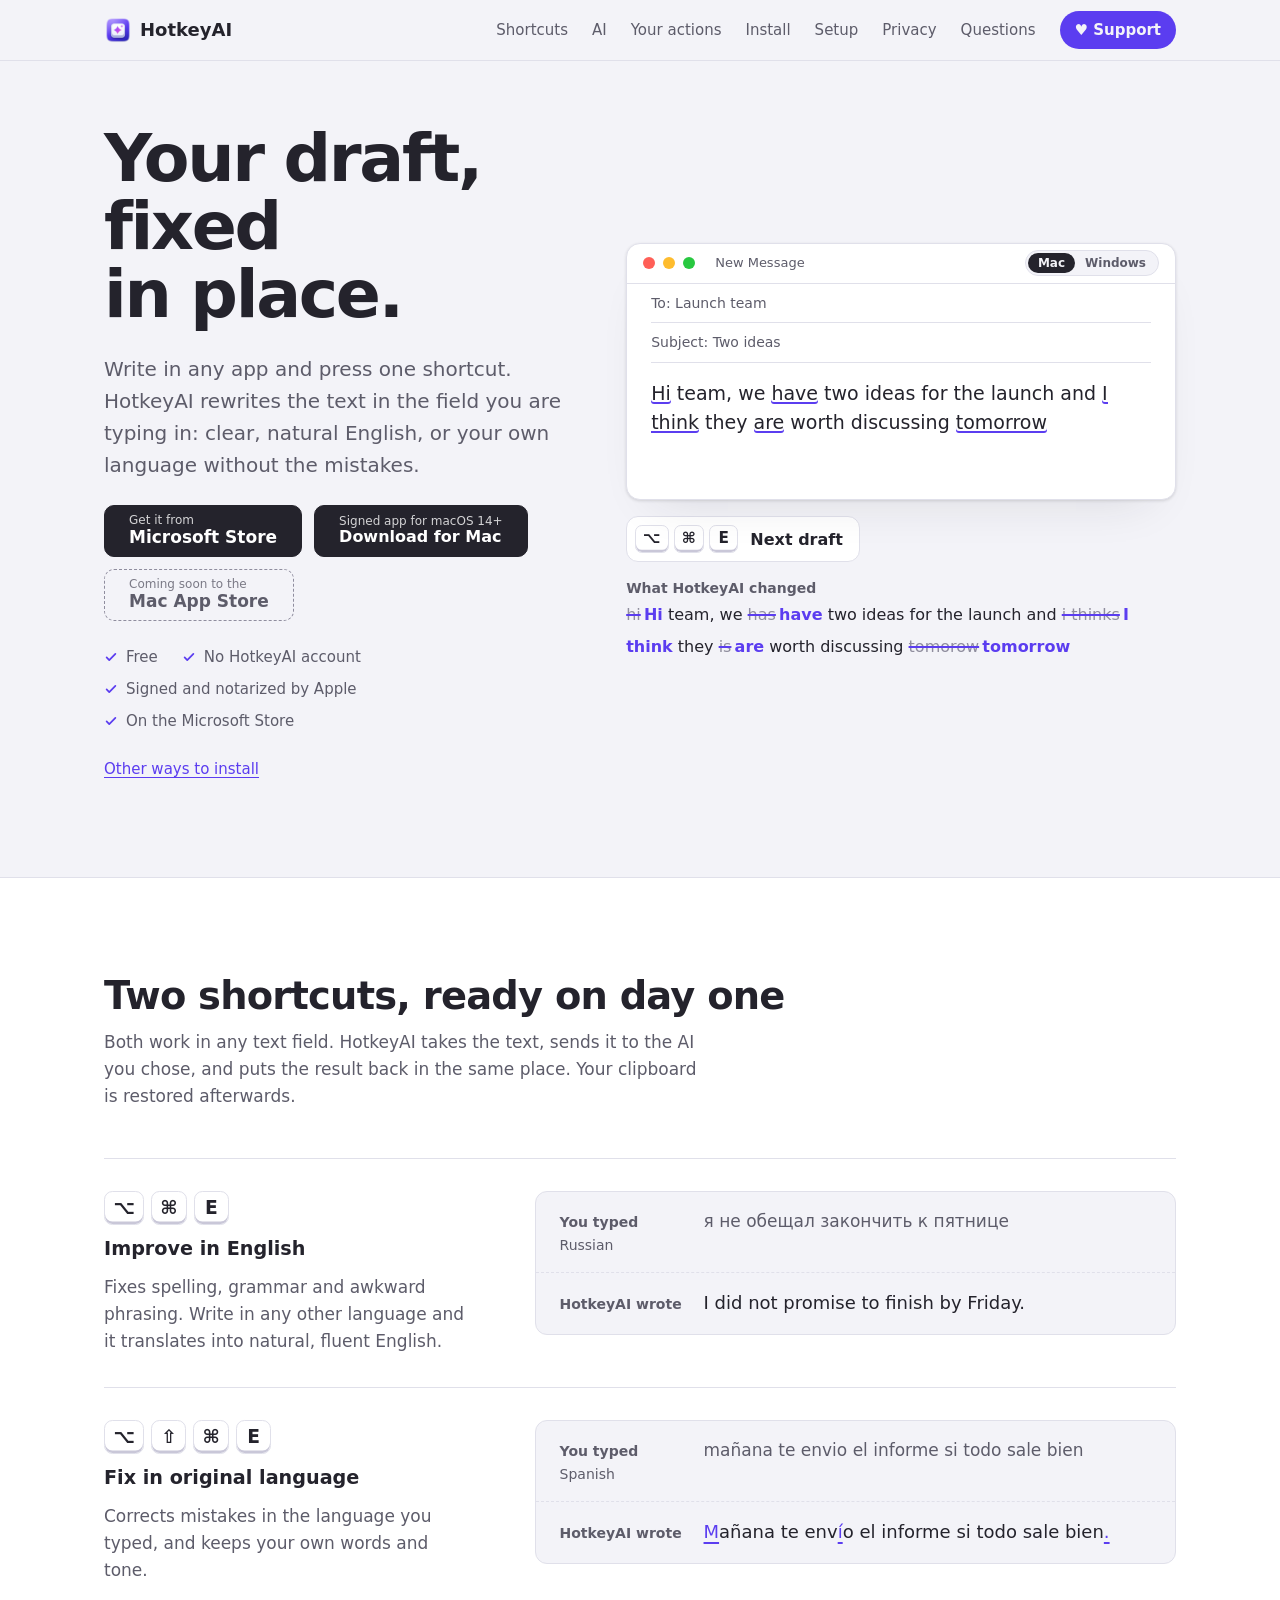
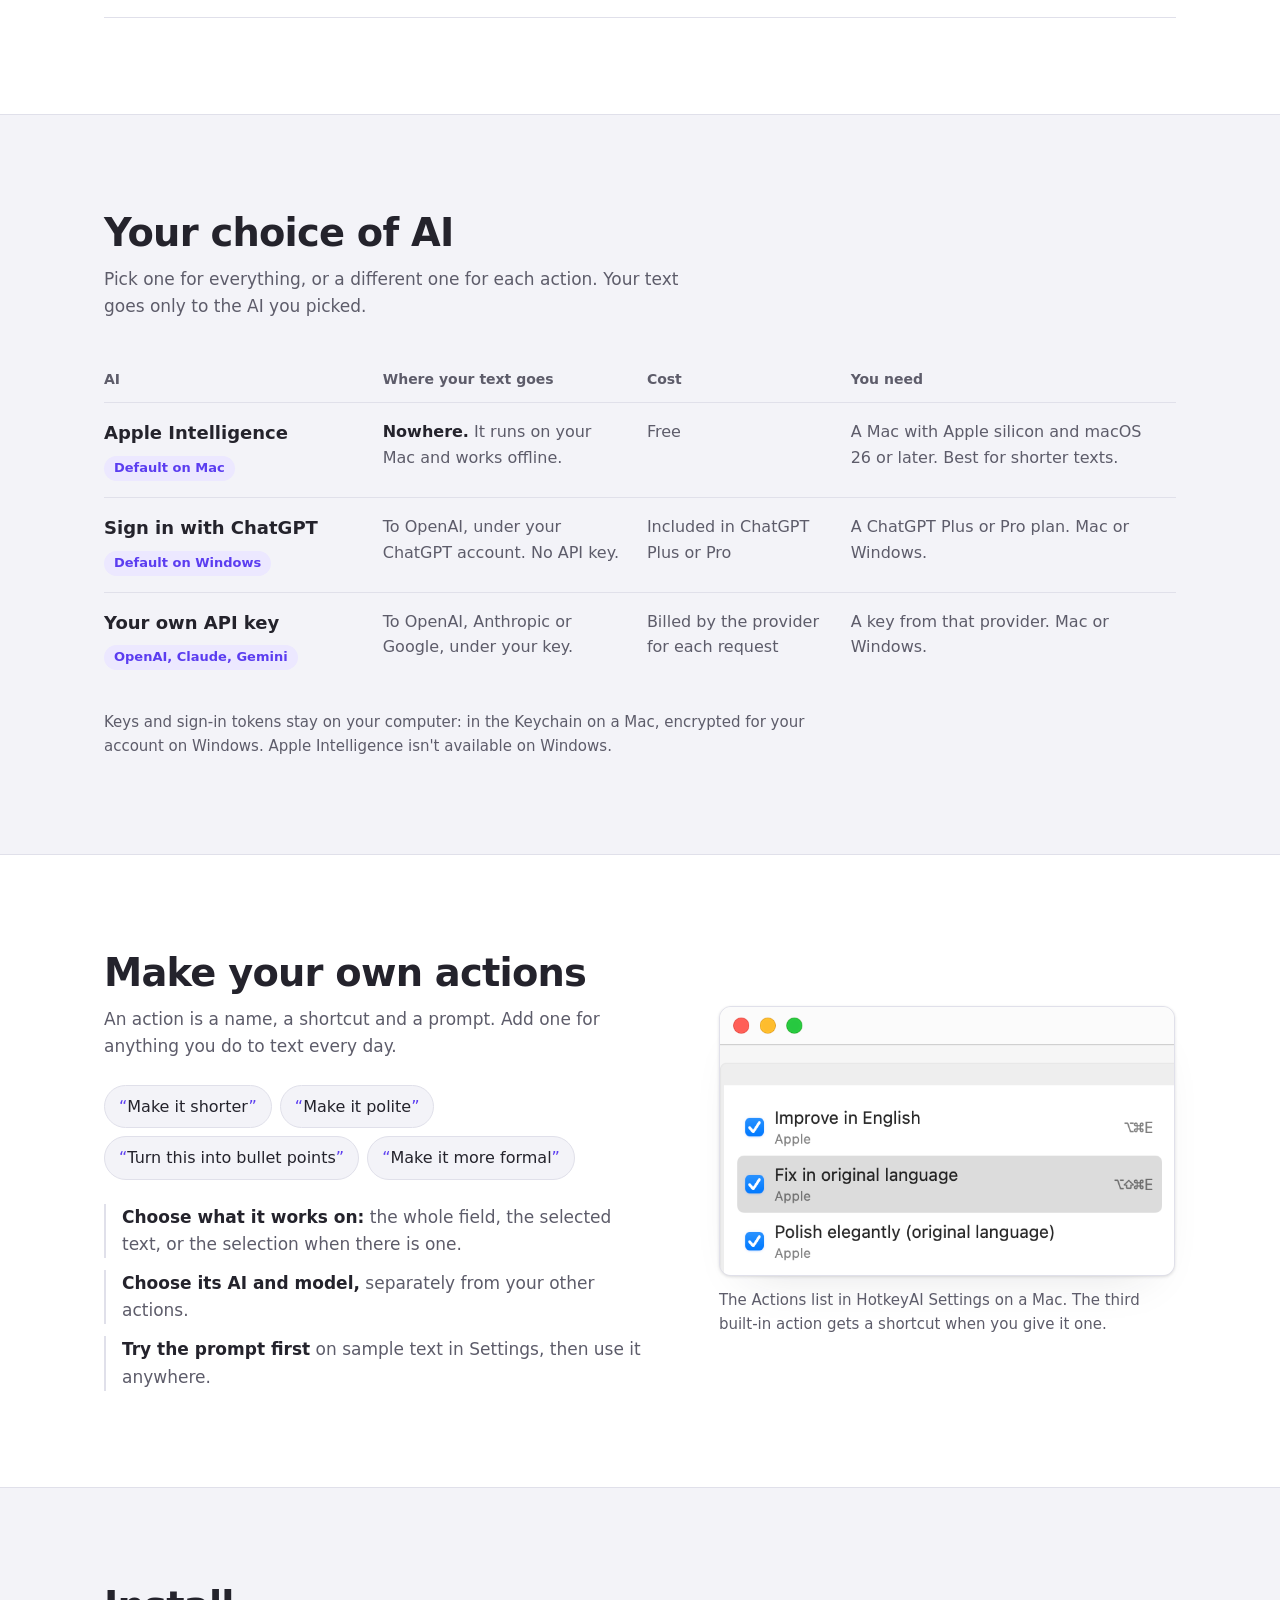
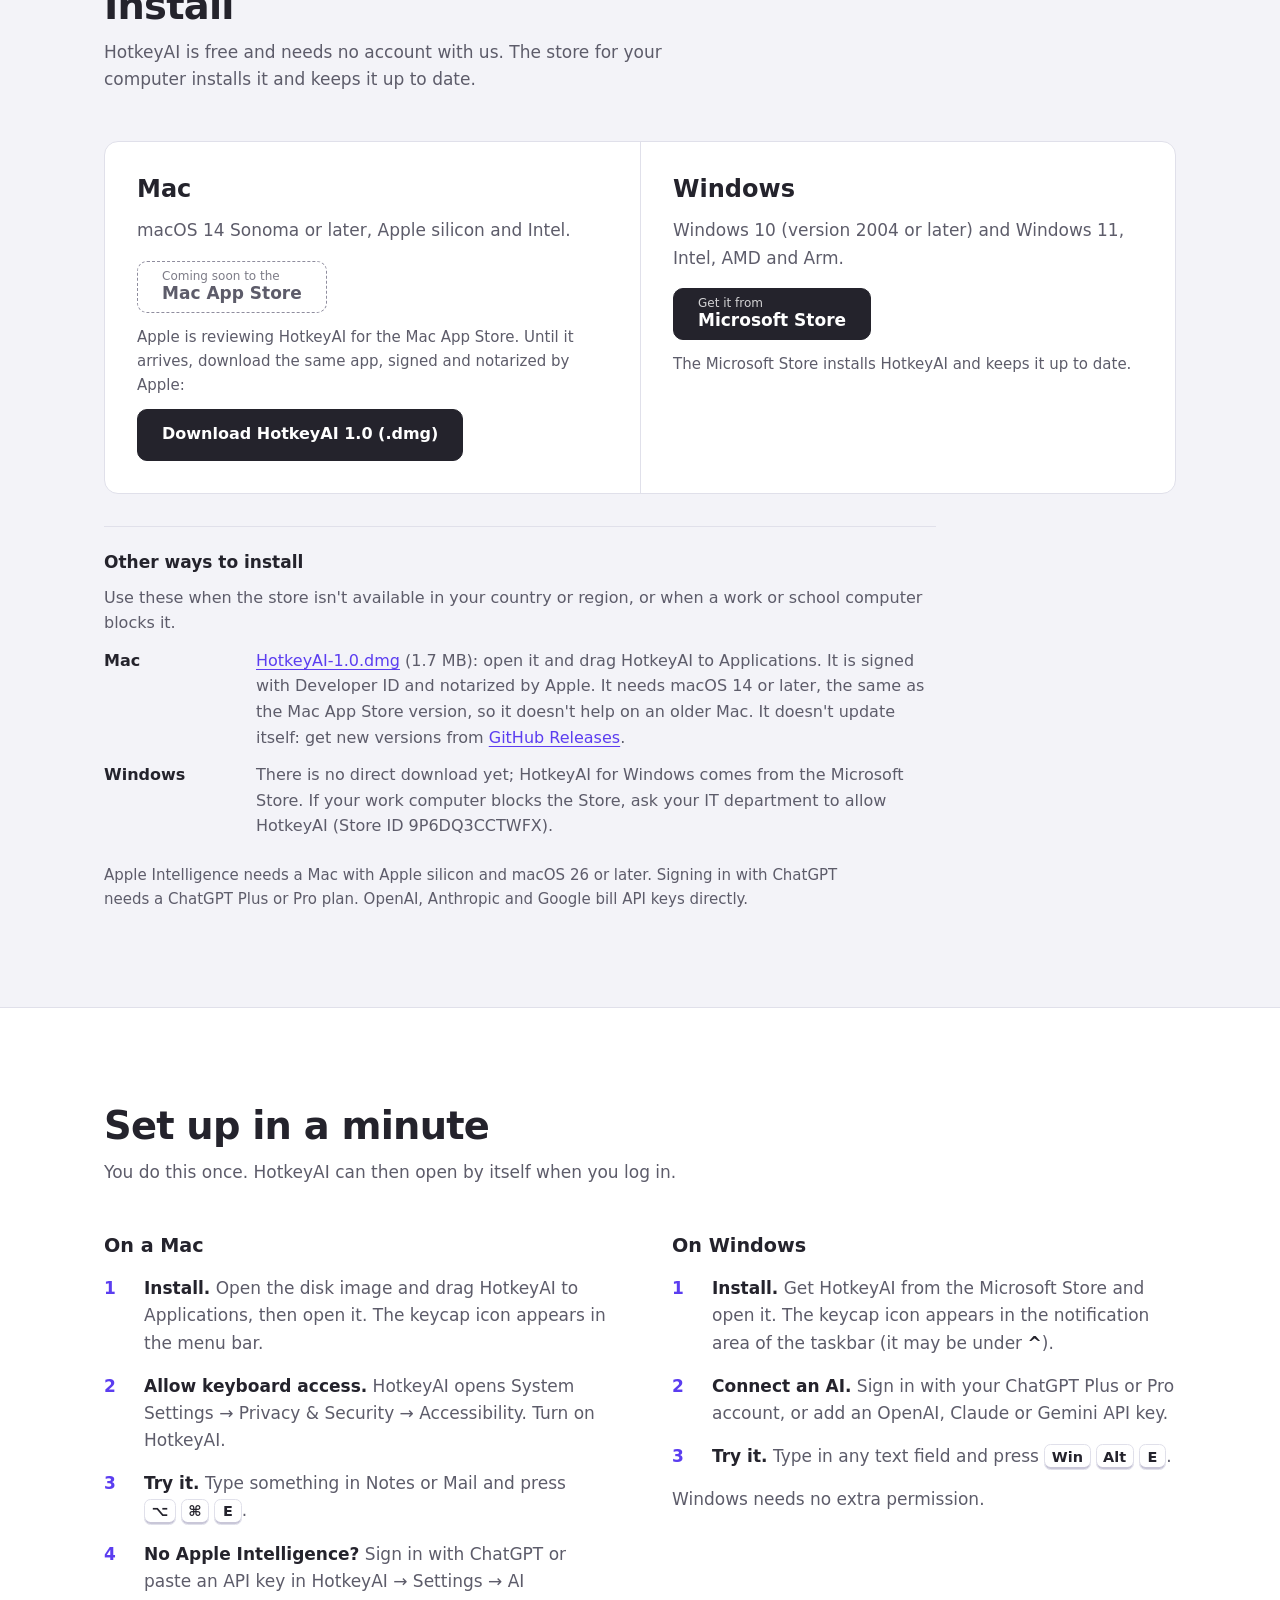
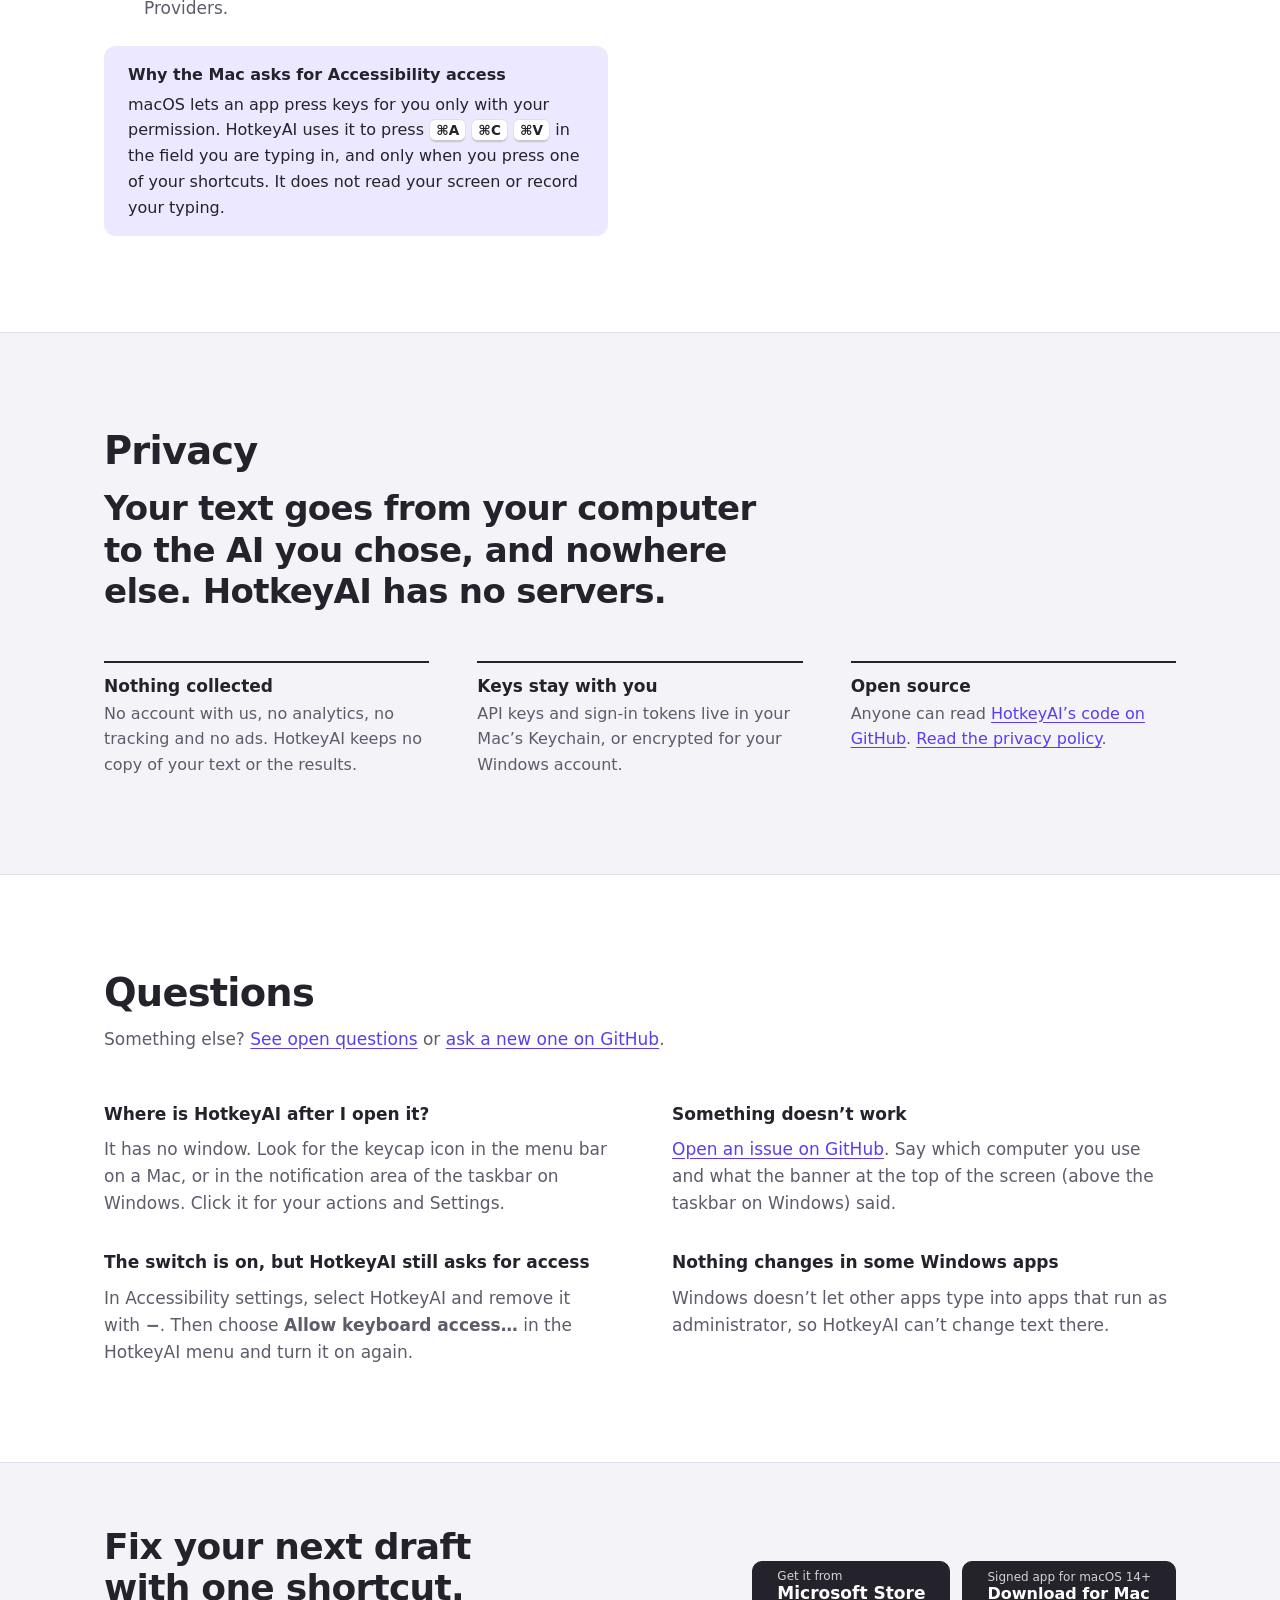
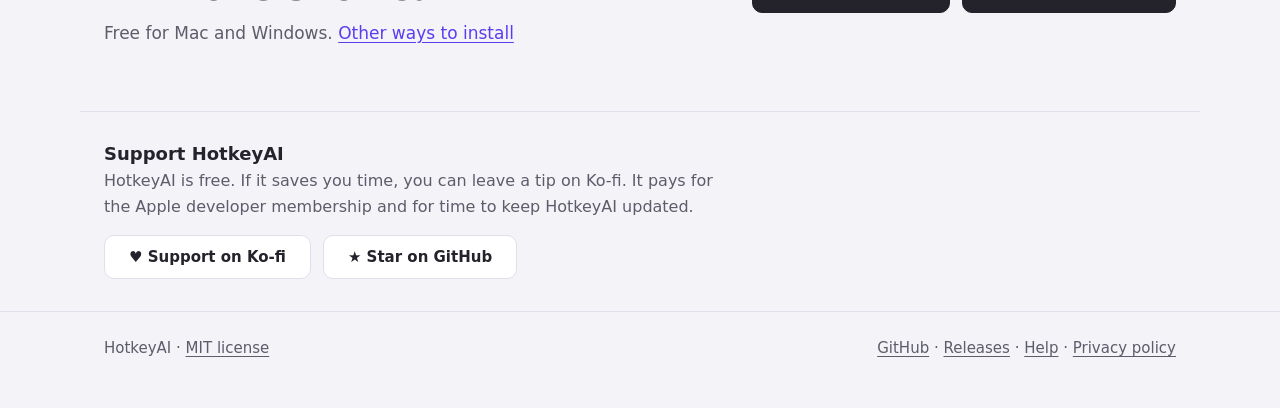
==== commit 00c3663a: "Store-only installs: write the rule down HotkeyAI is installed through the stores only. Windows: the" ====
--- a/docs/index.html
+++ b/docs/index.html
@@ -1,6 +1,9 @@
 <!doctype html>
-<!-- MAC_APP_STORE: when Apple approves HotkeyAI, change data-mas="soon" to data-mas="live".
-     The Mac App Store links on this page already point to https://apps.apple.com/app/id6838563027 -->
+<!-- HotkeyAI is installed through the stores only. Windows: the Microsoft Store, no standalone installer.
+     MAC_APP_STORE: when Apple approves HotkeyAI, change data-mas="soon" to data-mas="live" below, then
+     remove the DMG (the "mas-soon" download blocks and the Mac entry in "Other ways to install"): the
+     Mac App Store becomes the only Mac install. Its links already point to https://apps.apple.com/app/id6838563027
+     README.md → Download has the same checklist. -->
 <html lang="en" data-os="any" data-mas="soon">
 <head>
 <meta charset="utf-8">
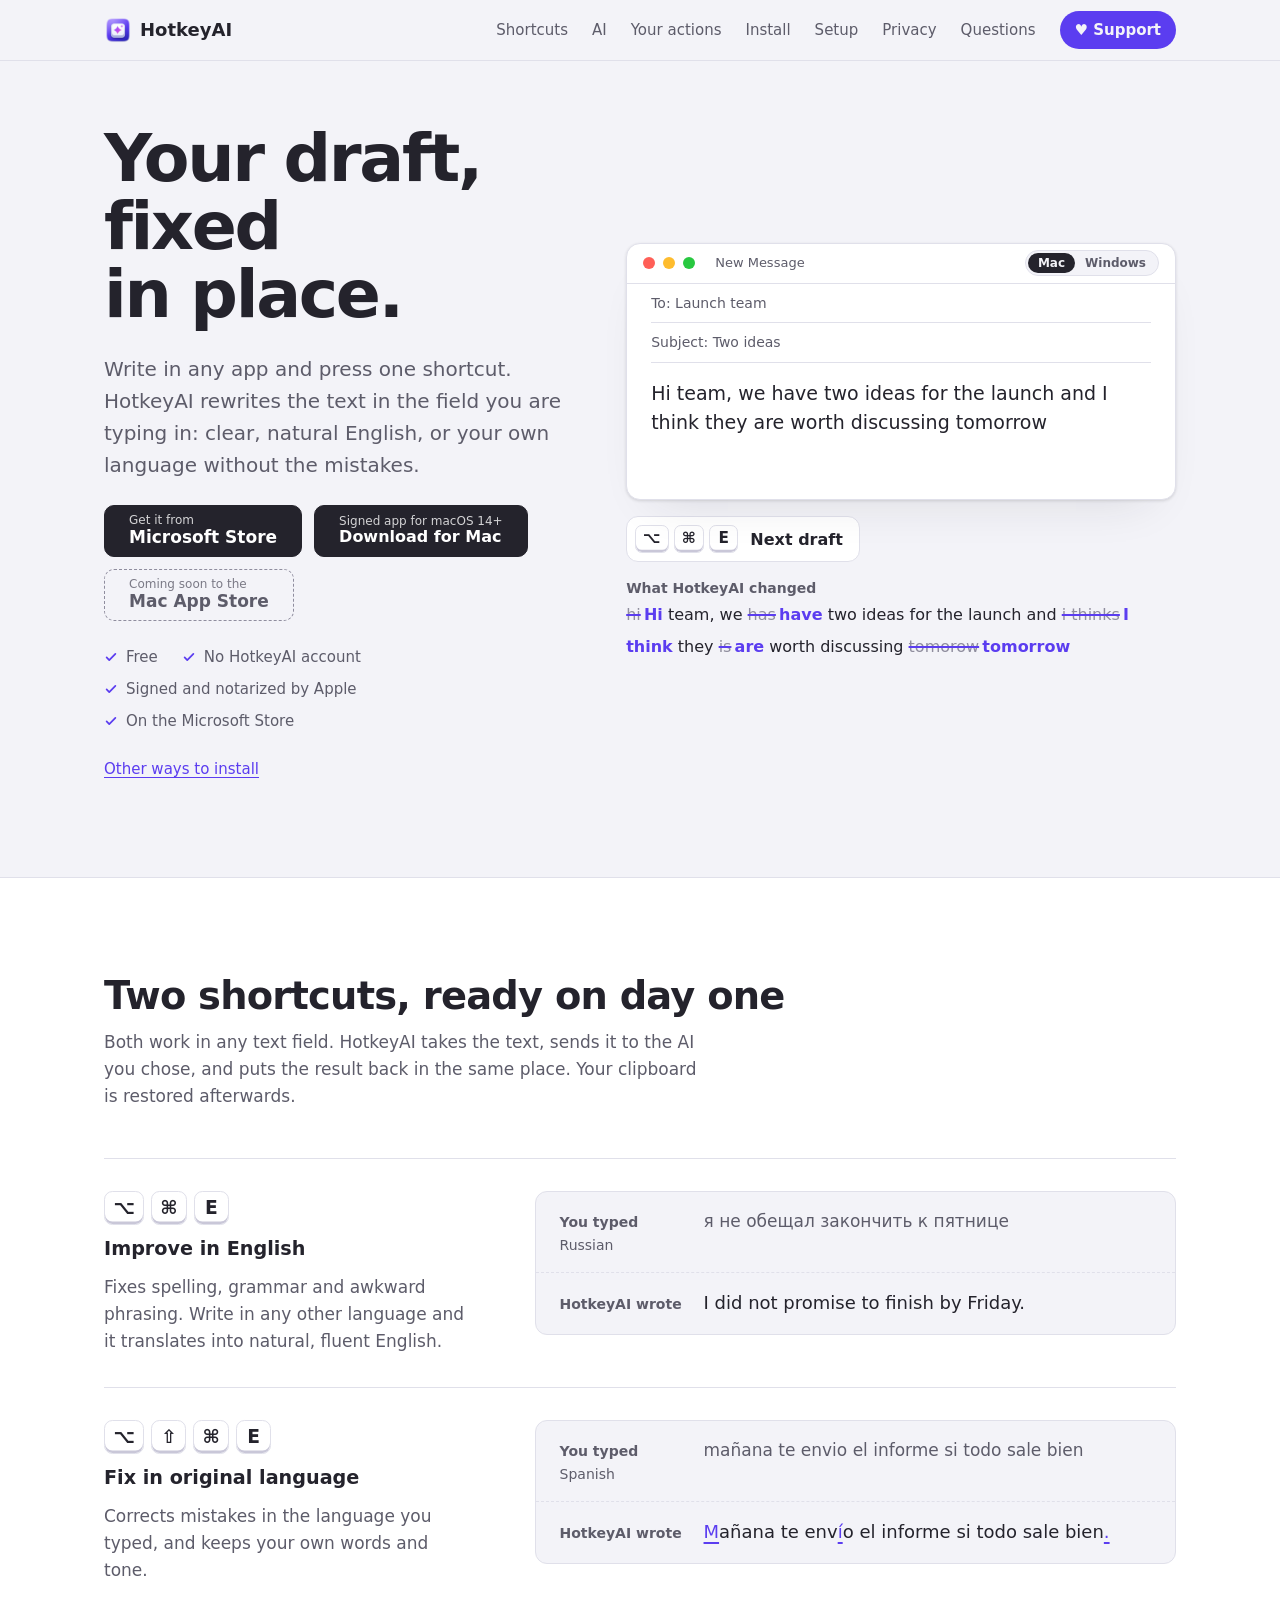
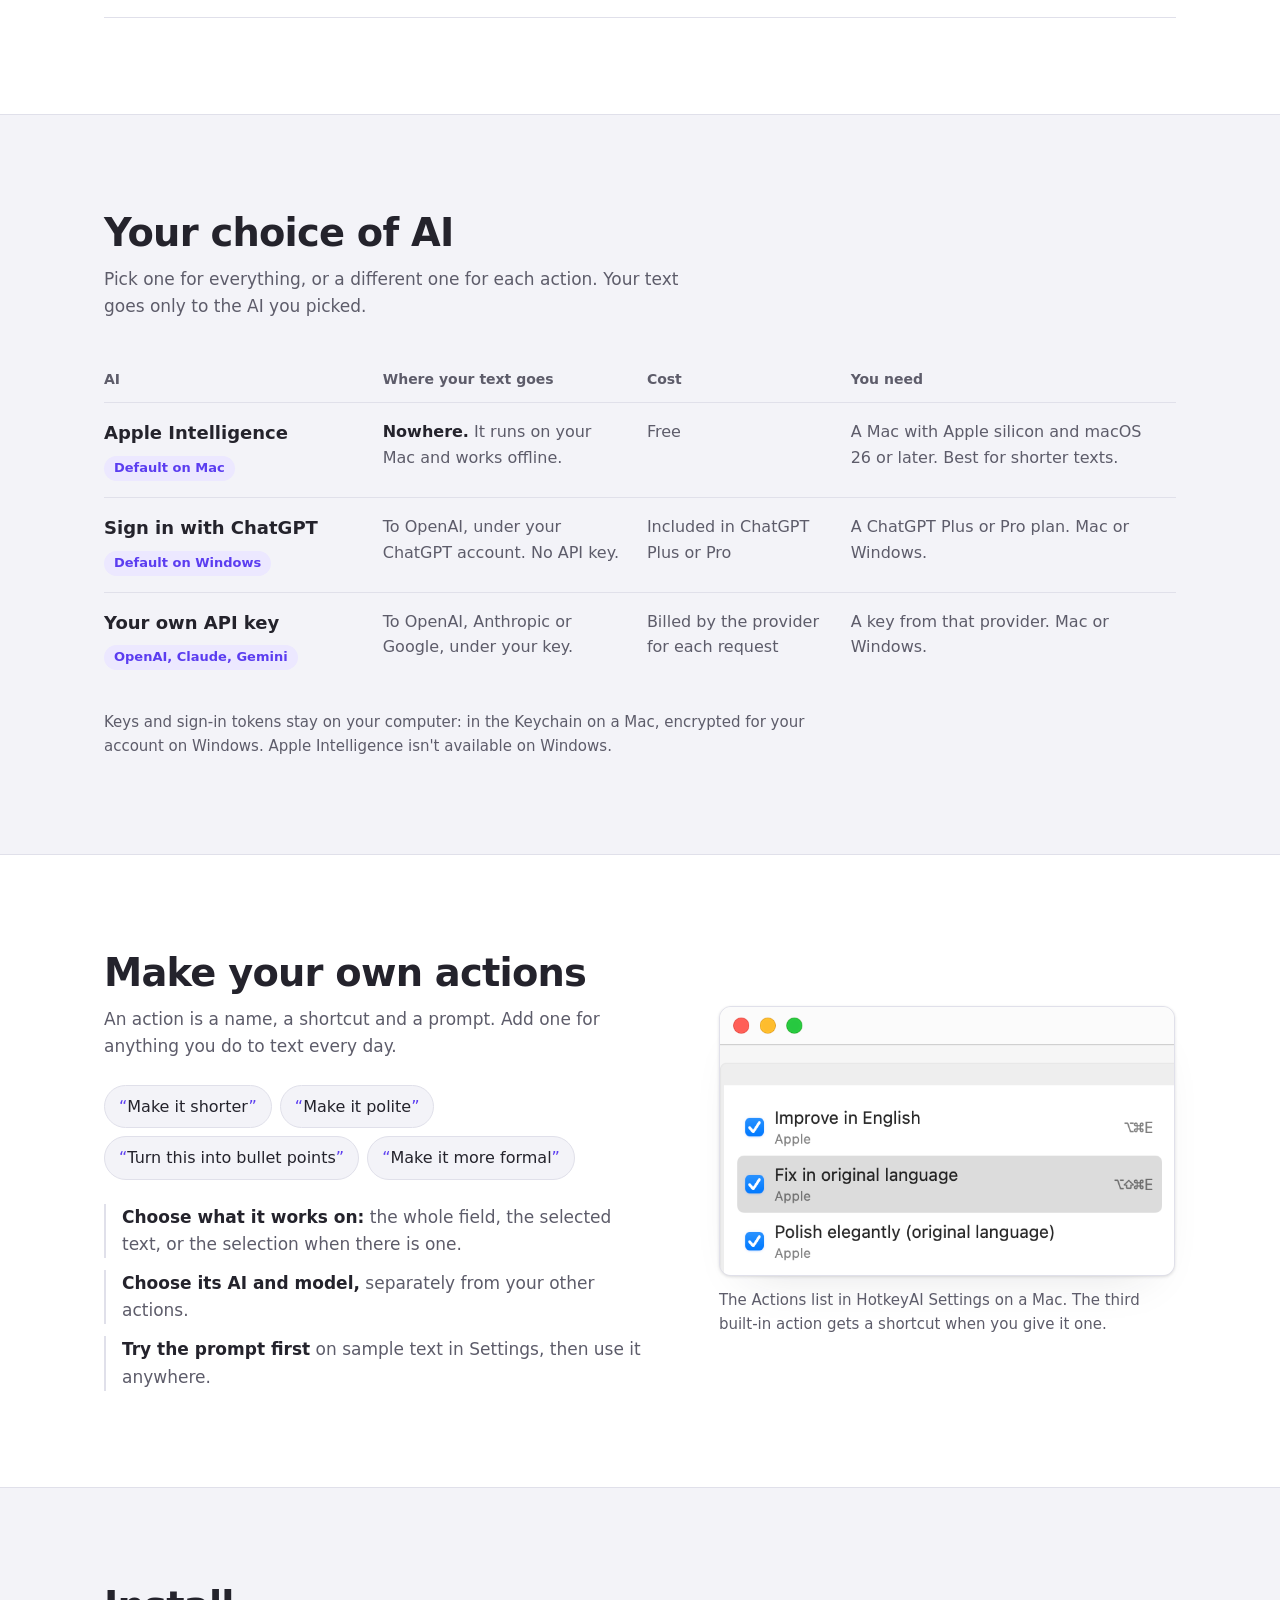
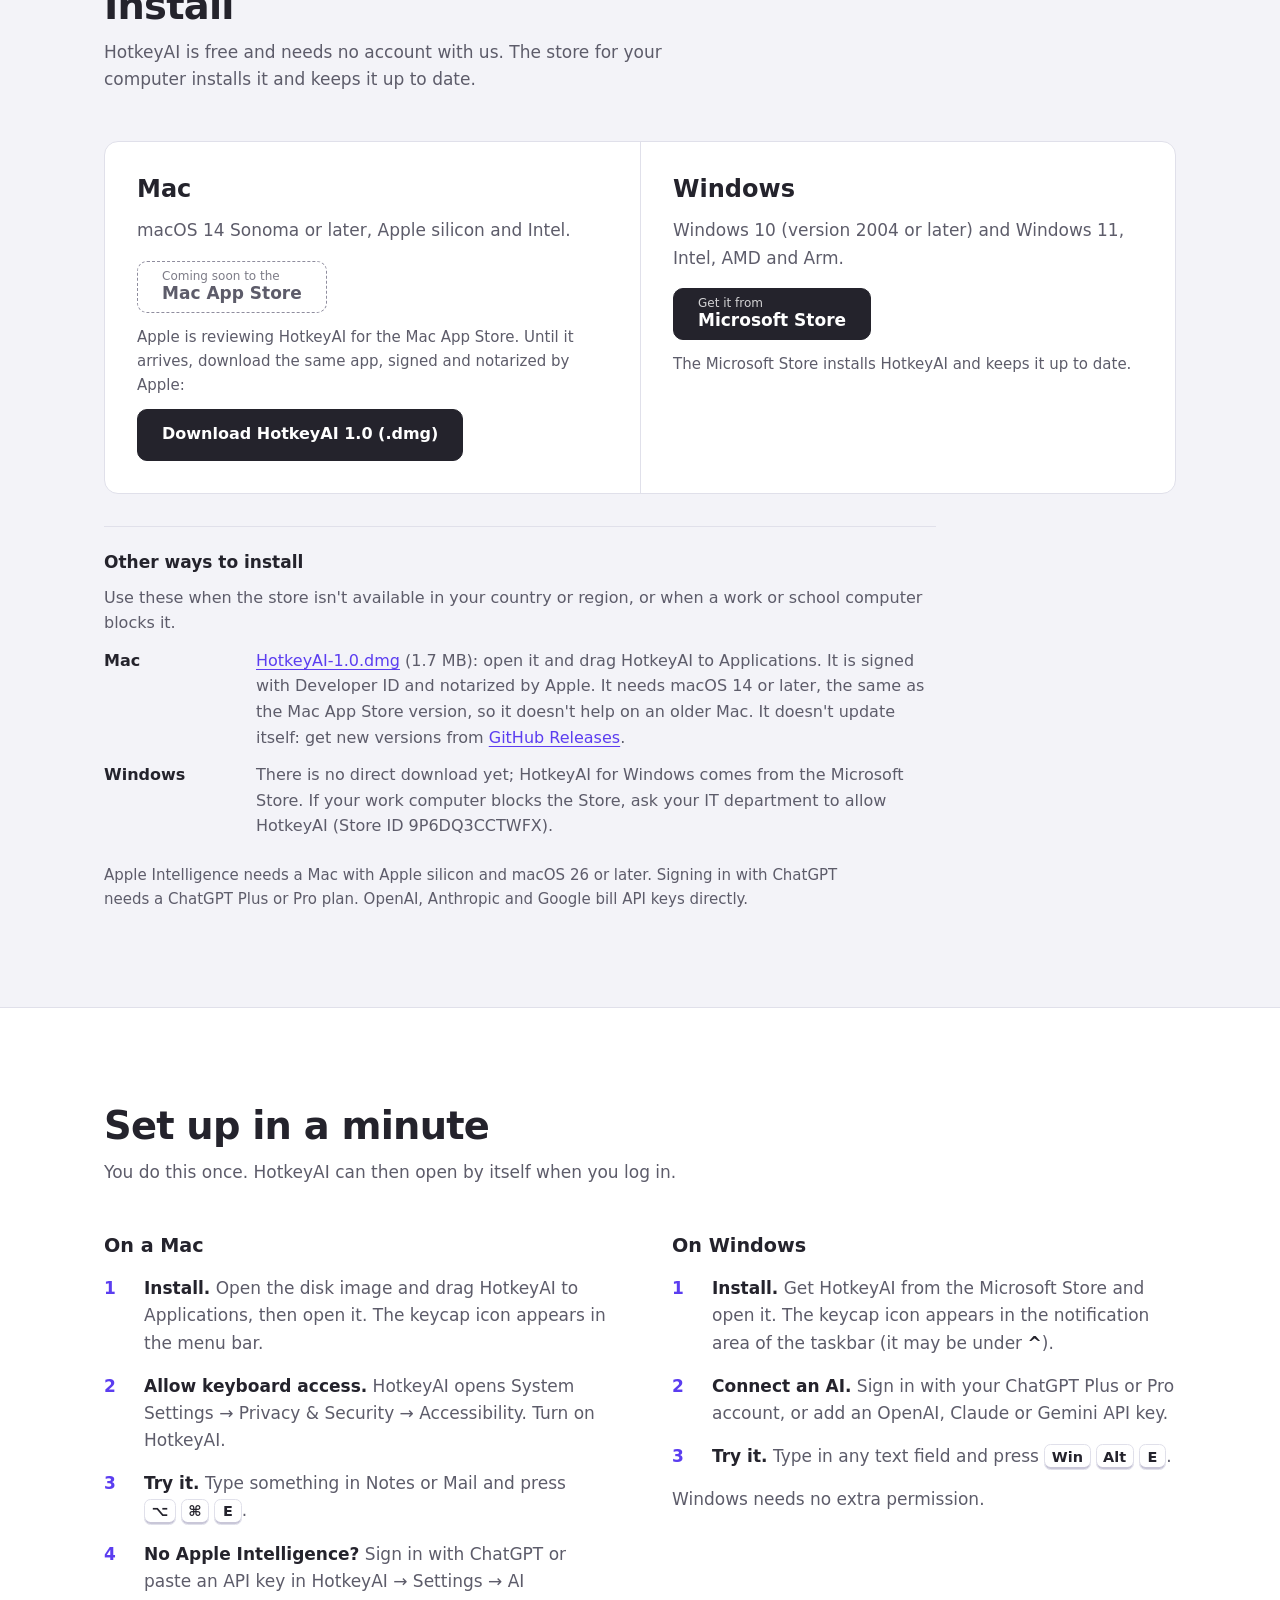
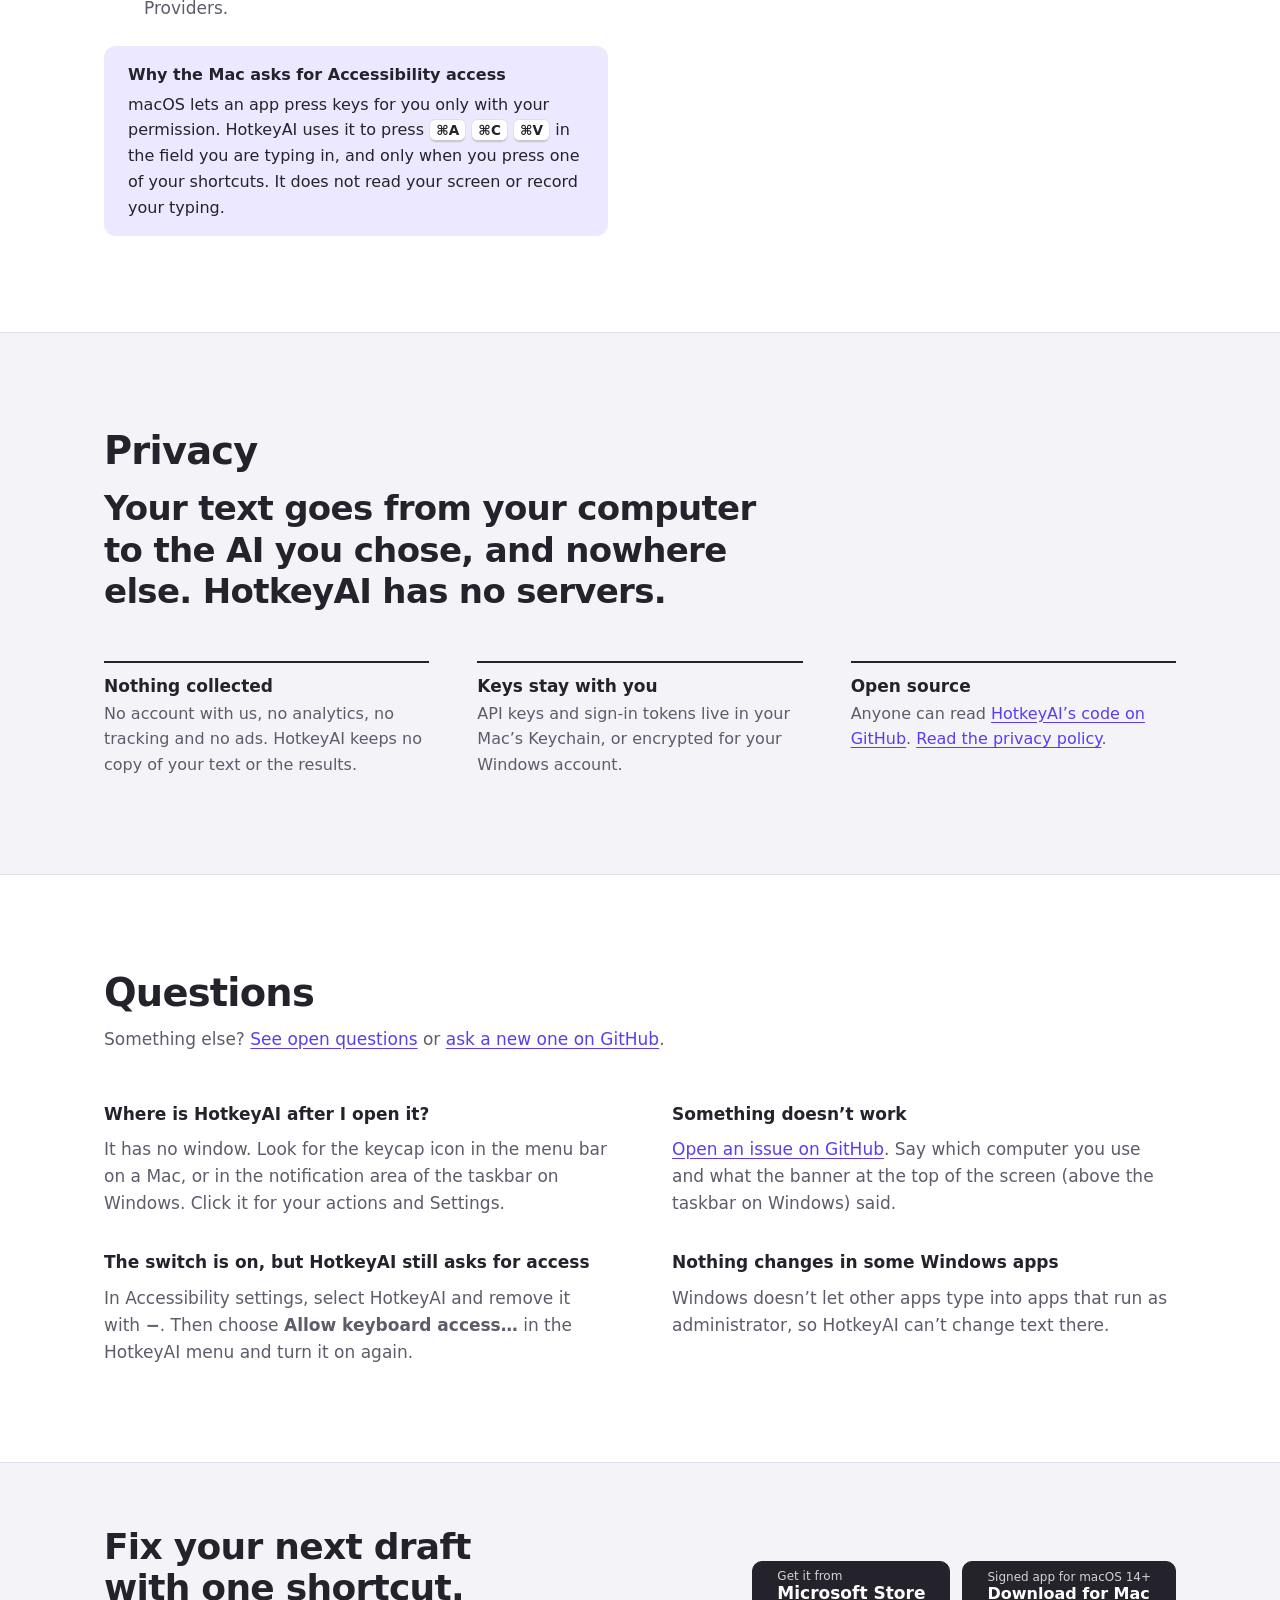
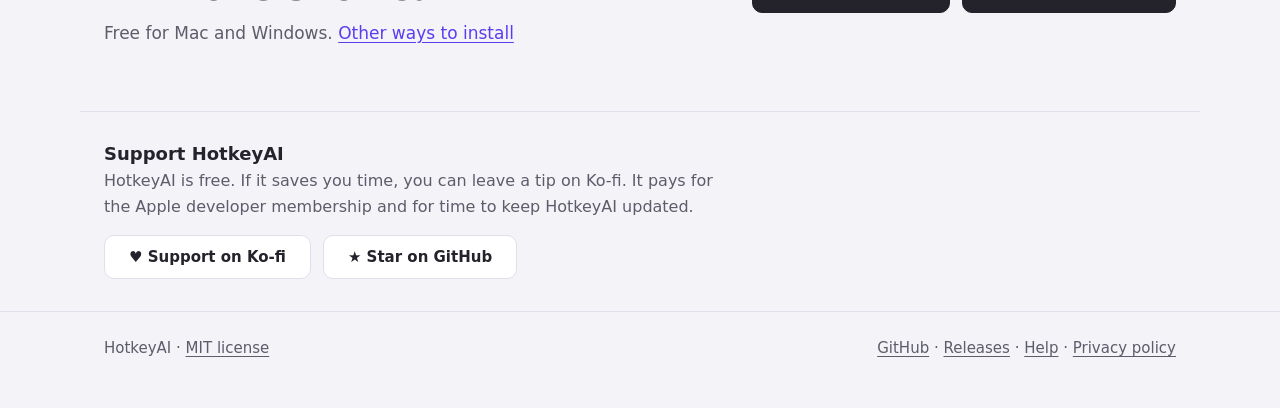
==== commit cc568045: "Store-only installs: GitHub downloads go away once both stores are live Extends the checklist in REA" ====
--- a/docs/index.html
+++ b/docs/index.html
@@ -3,7 +3,8 @@
      MAC_APP_STORE: when Apple approves HotkeyAI, change data-mas="soon" to data-mas="live" below, then
      remove the DMG (the "mas-soon" download blocks and the Mac entry in "Other ways to install"): the
      Mac App Store becomes the only Mac install. Its links already point to https://apps.apple.com/app/id6838563027
-     README.md → Download has the same checklist. -->
+     Then the GitHub downloads go away: README.md → Download has the full checklist (deleting assets from
+     past releases needs the owner's yes). -->
 <html lang="en" data-os="any" data-mas="soon">
 <head>
 <meta charset="utf-8">
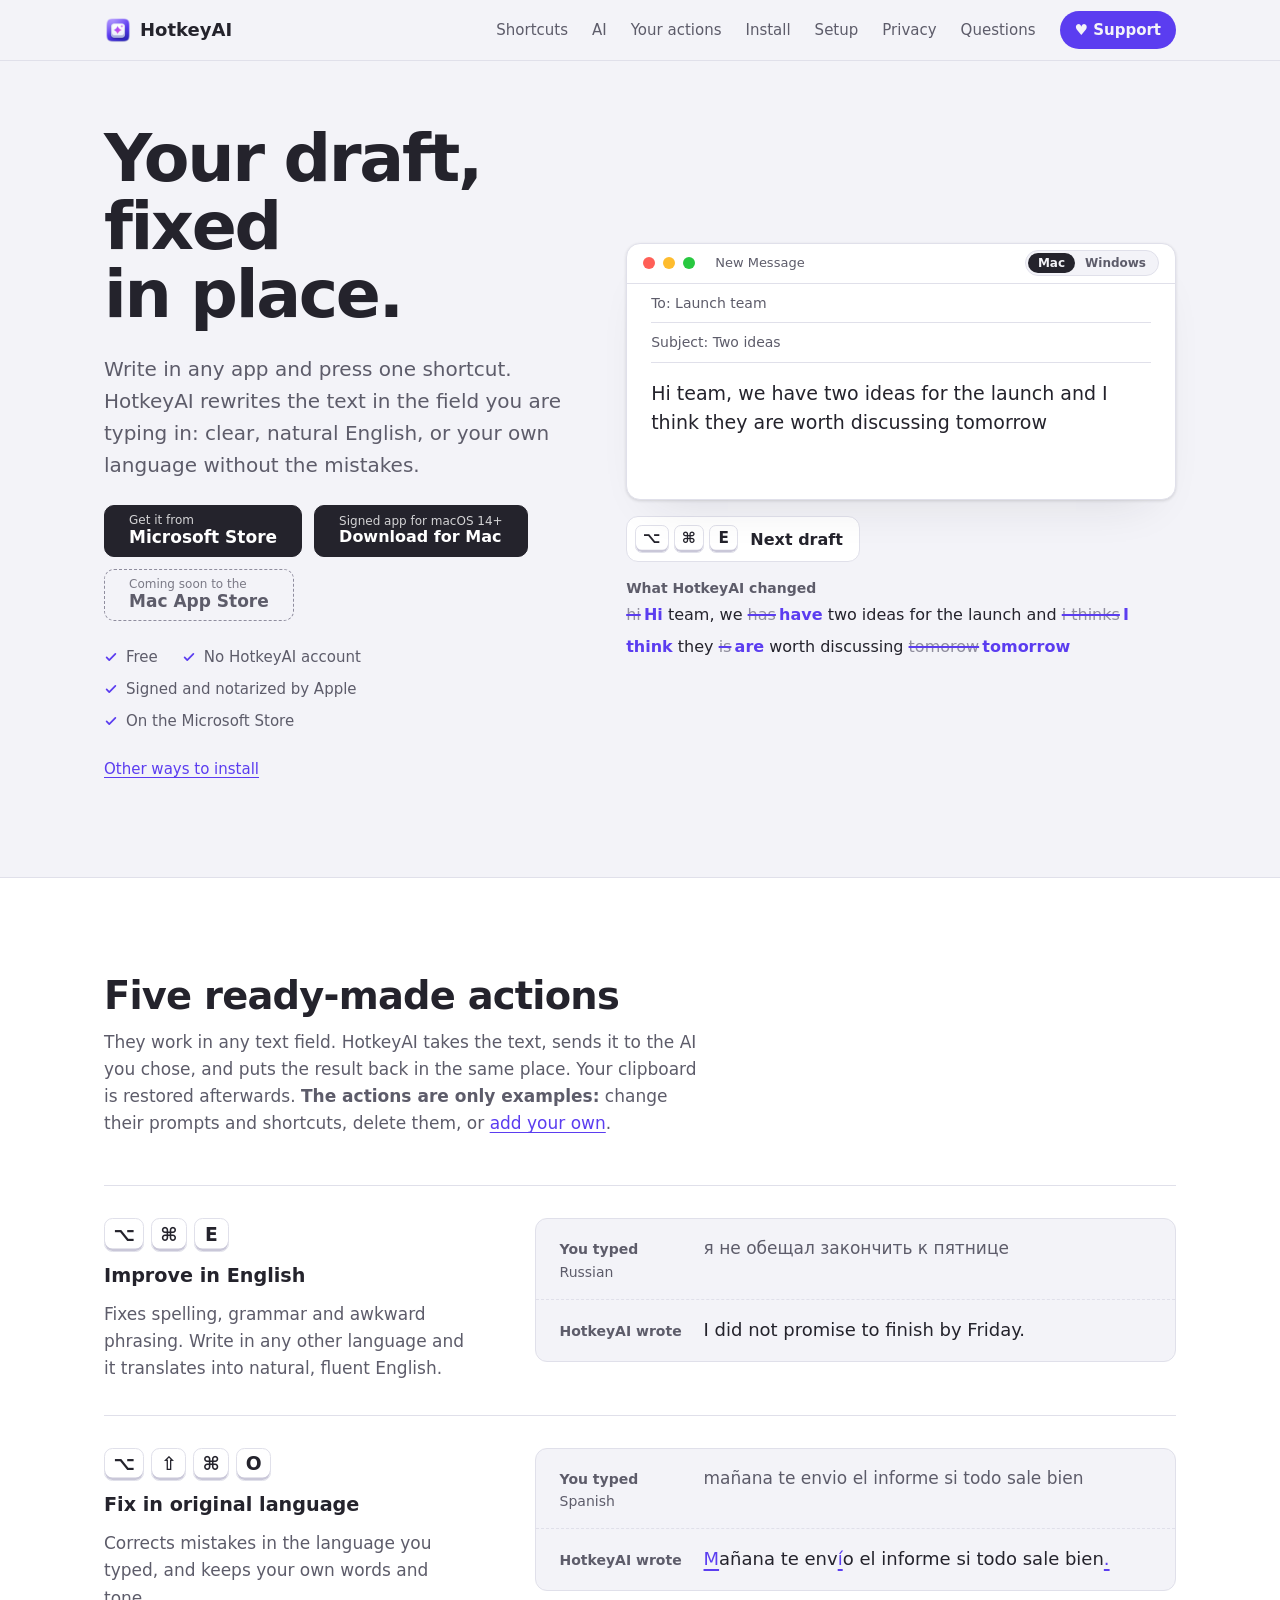
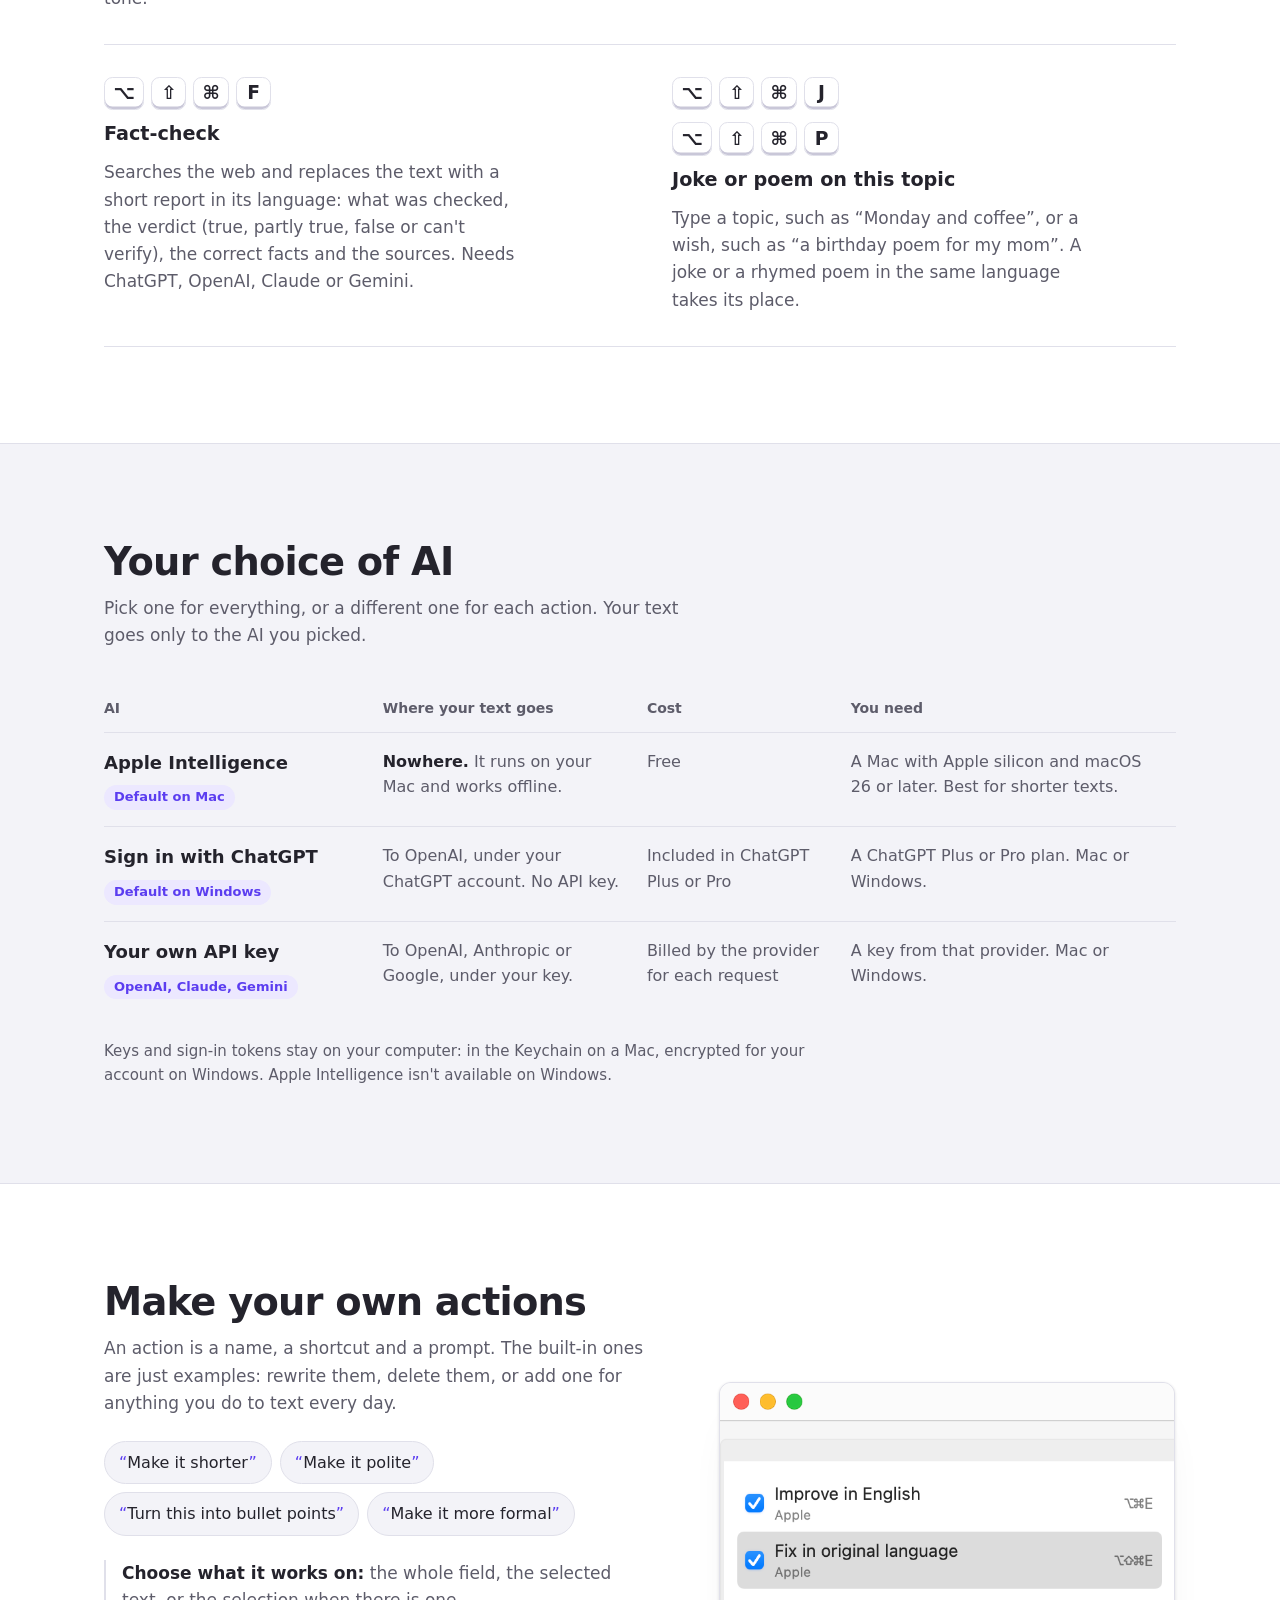
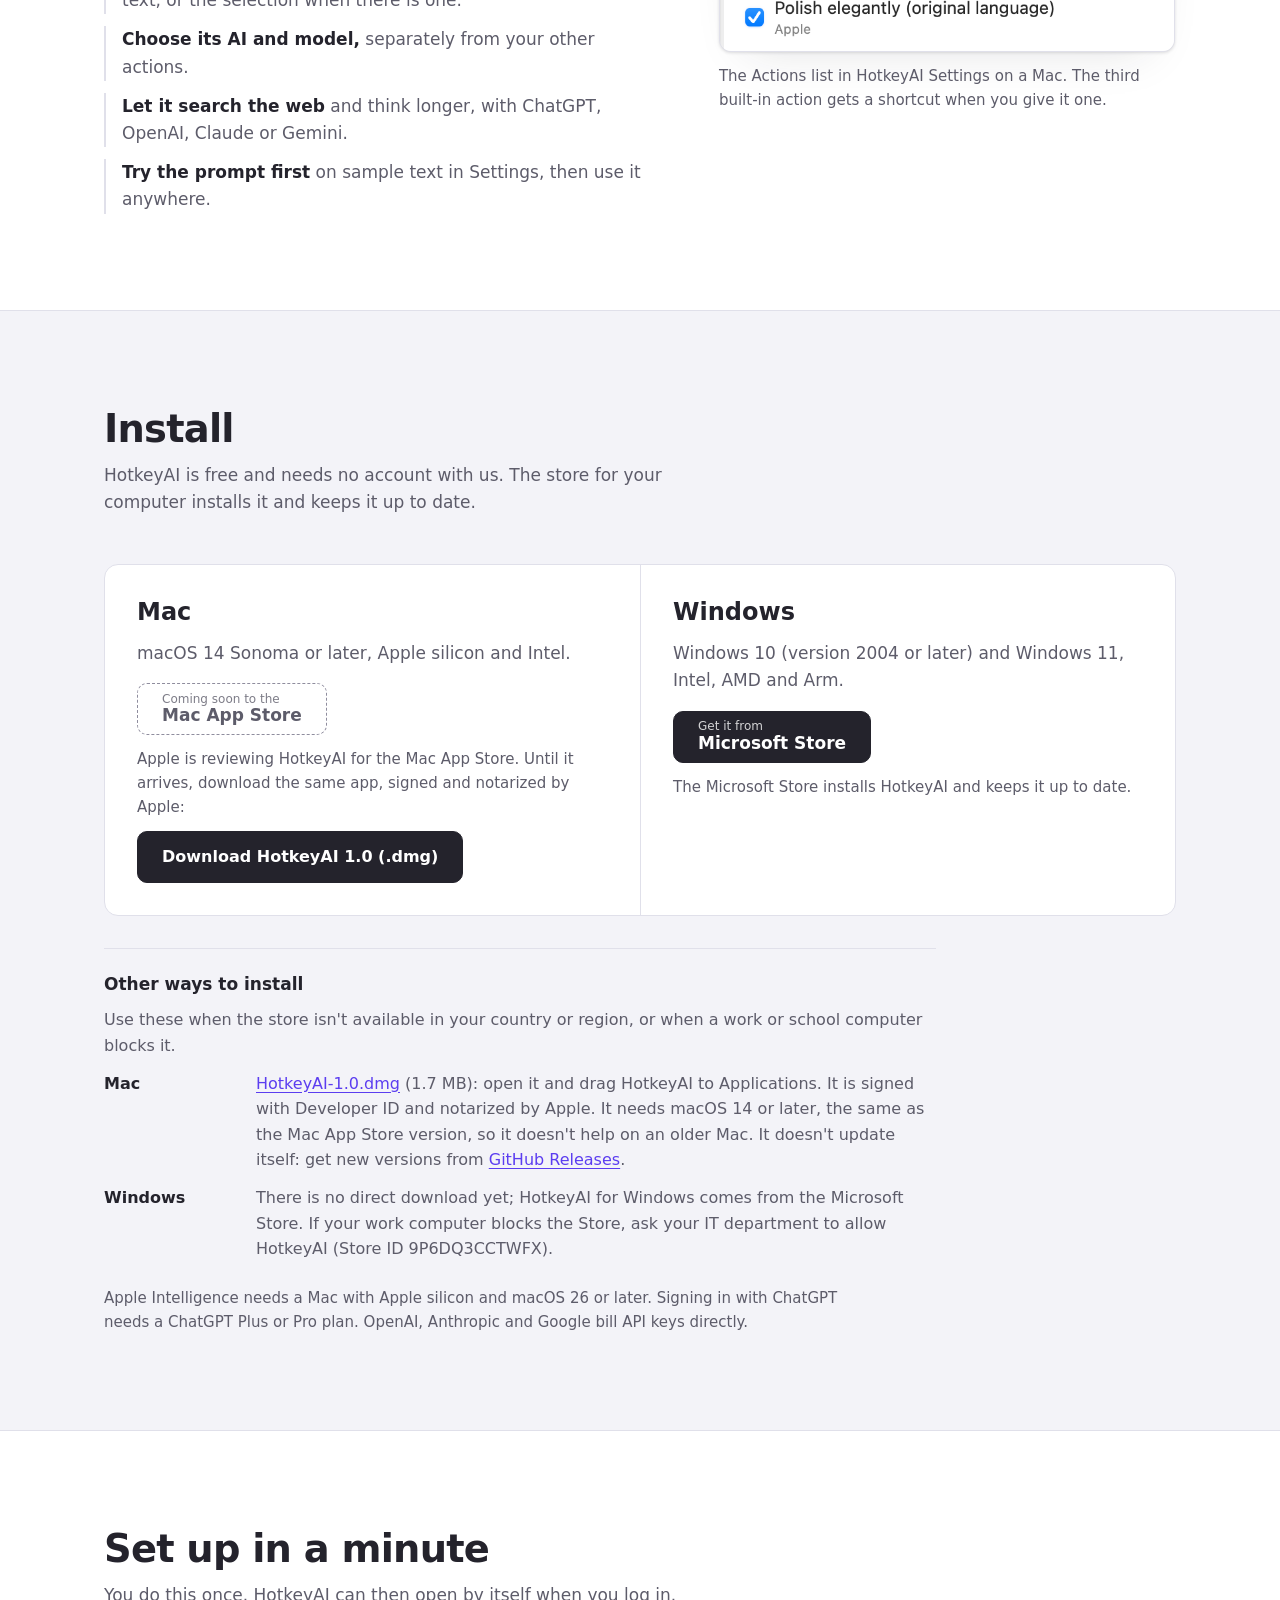
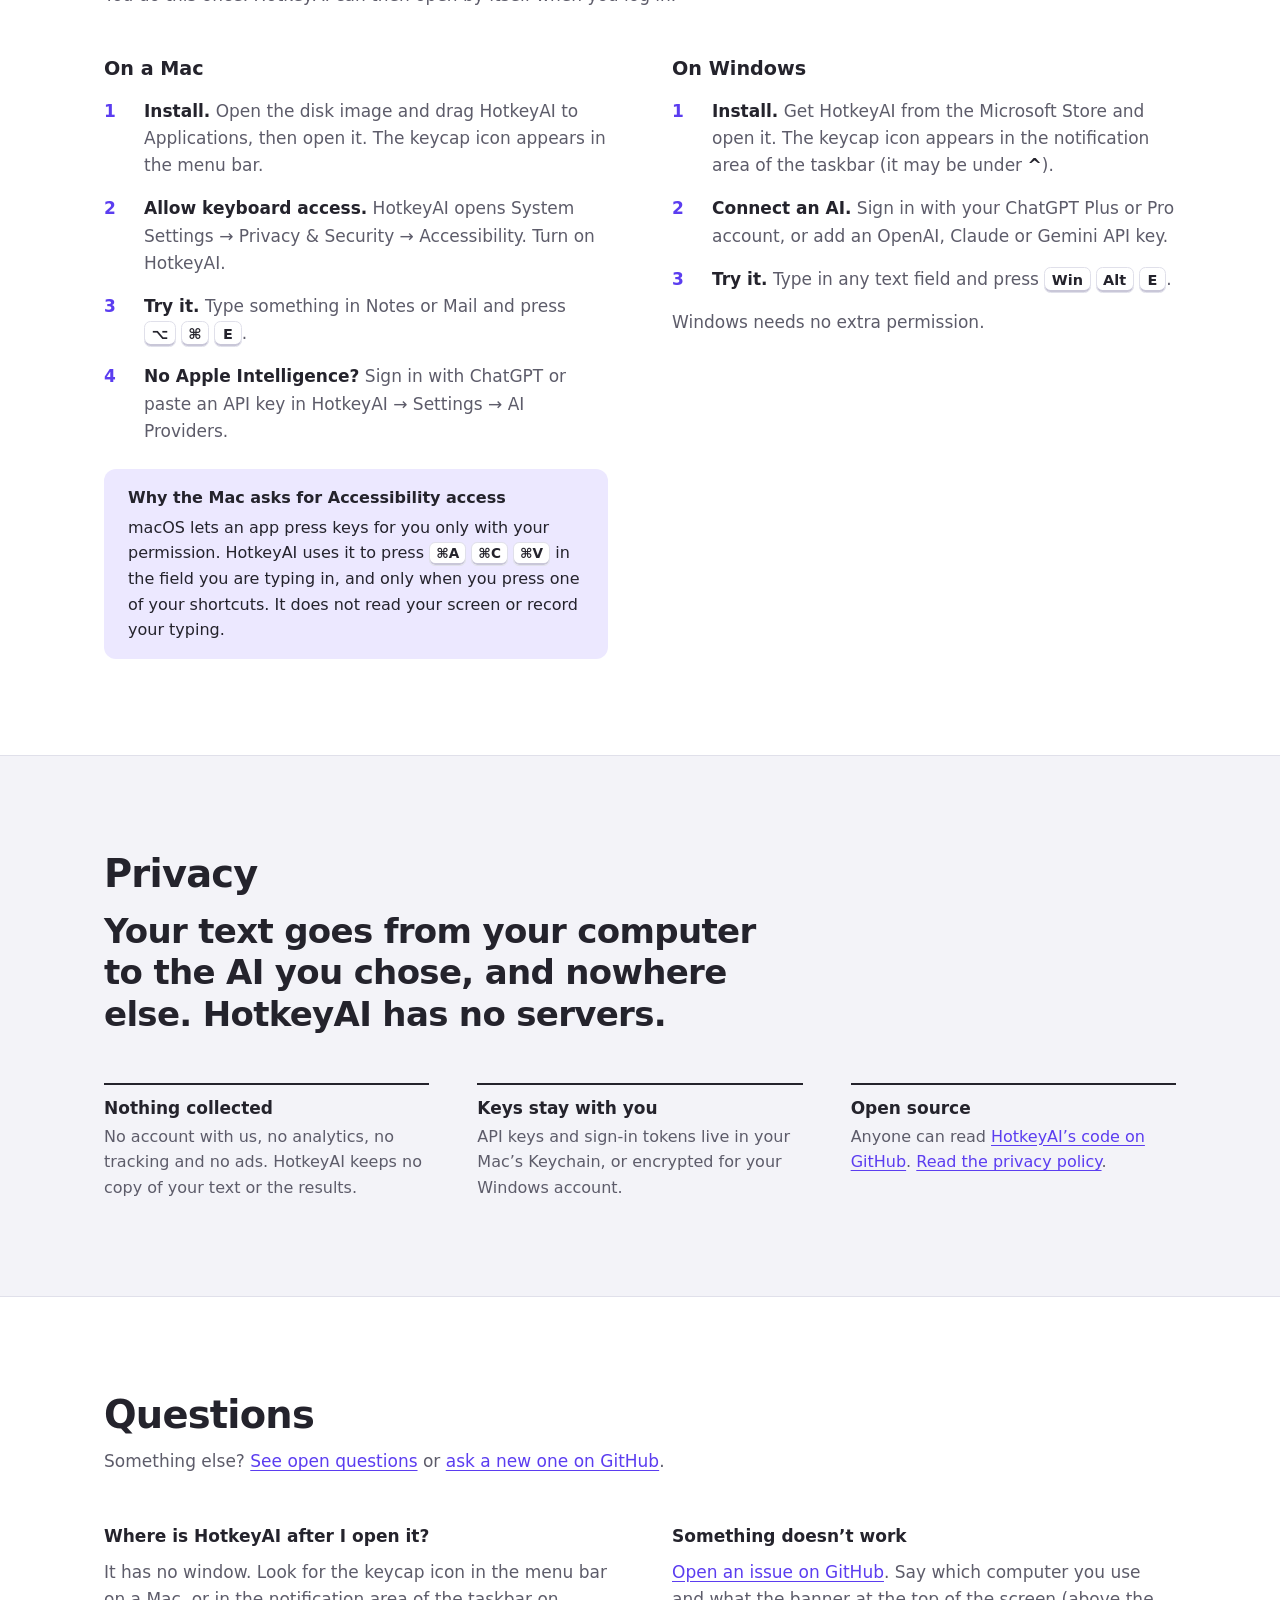
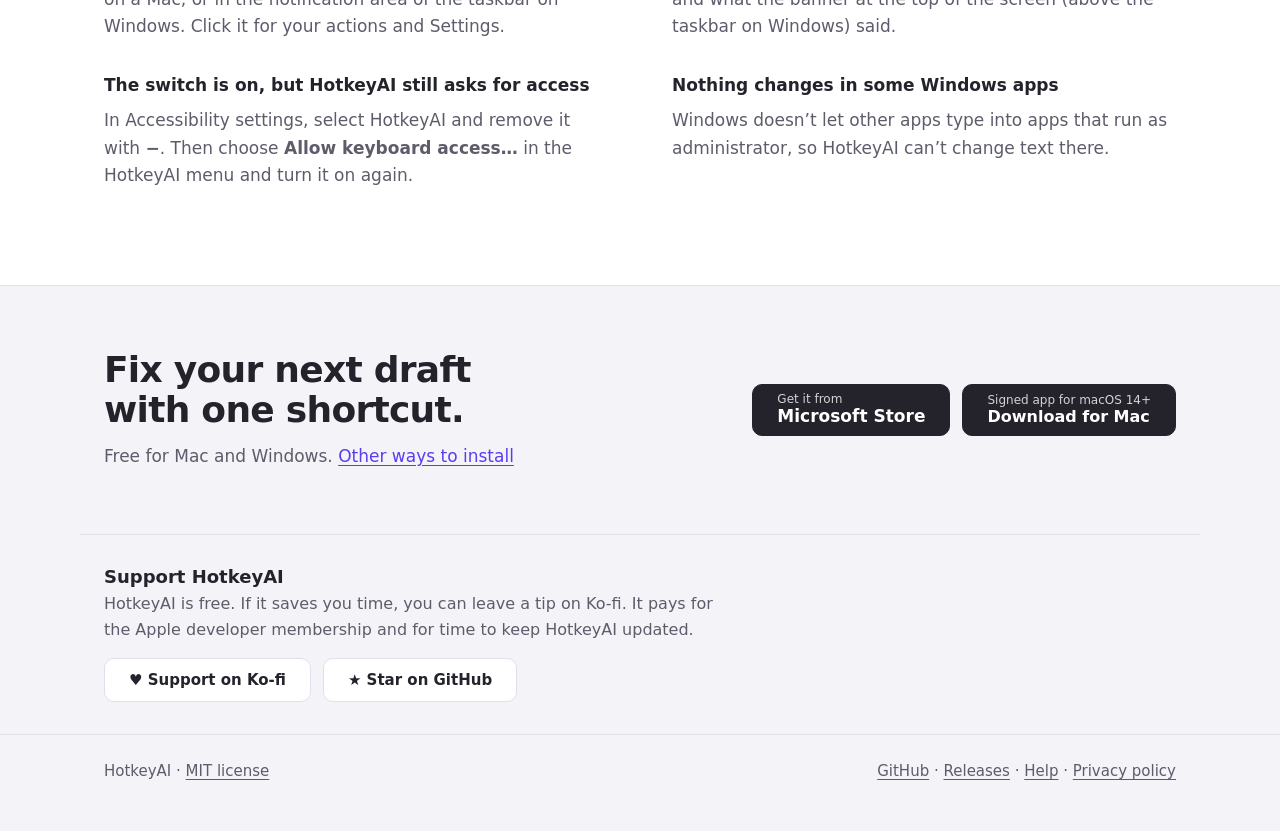
==== commit f4a2fbda: "New default actions: fact-check, joke, poem; per-action web search The five built-in actions are now" ====
--- a/docs/index.html
+++ b/docs/index.html
@@ -3,14 +3,14 @@
      MAC_APP_STORE: when Apple approves HotkeyAI, change data-mas="soon" to data-mas="live" below, then
      remove the DMG (the "mas-soon" download blocks and the Mac entry in "Other ways to install"): the
      Mac App Store becomes the only Mac install. Its links already point to https://apps.apple.com/app/id6838563027
-     Then the GitHub downloads go away: README.md → Download has the full checklist (deleting assets from
+     Then the GitHub downloads go away: DEVELOPMENT.md → Store-only distribution has the full checklist (deleting assets from
      past releases needs the owner's yes). -->
 <html lang="en" data-os="any" data-mas="soon">
 <head>
 <meta charset="utf-8">
 <meta name="viewport" content="width=device-width, initial-scale=1, viewport-fit=cover">
 <title>HotkeyAI for Mac and Windows</title>
-<meta name="description" content="Write in any app, press one shortcut, and HotkeyAI fixes your draft in place: clear, natural English, or your own language without the mistakes. Free for Mac and Windows.">
+<meta name="description" content="Write in any app, press one shortcut, and HotkeyAI fixes your draft in place: clear, natural English, or your own language without the mistakes. It can also check facts, write a joke or a poem, or run any prompt of your own. Free for Mac and Windows.">
 <meta property="og:title" content="HotkeyAI">
 <meta property="og:description" content="Your draft, fixed in place. One shortcut in any app, on Mac and Windows.">
 <meta property="og:image" content="https://nauroman.github.io/HotkeyAI/icon.webp">
@@ -173,7 +173,7 @@
   .sec-head { margin-bottom: var(--s7); }
   @media (max-width: 760px) { .sec { padding-block: var(--s8); } .sec-head { margin-bottom: var(--s6); } }
 
-  /* Two shortcuts */
+  /* Ready-made actions */
   .shortcut-row { display: grid; grid-template-columns: minmax(0, 4fr) minmax(0, 7fr); gap: var(--s5) var(--s8);
     padding-block: var(--s6); border-top: 1px solid var(--rule); align-items: start; }
   .shortcut-row:last-child { border-bottom: 1px solid var(--rule); }
@@ -188,7 +188,8 @@
   .ex .typed { color: var(--ink-2); }
   .ex .wrote { font-size: 18px; }
   .ex .fix { color: var(--pen); text-decoration: underline 2px var(--pen); text-underline-offset: .22em; }
-  @media (max-width: 860px) { .shortcut-row { grid-template-columns: minmax(0, 1fr); } }
+  .shortcut-row.pair { grid-template-columns: minmax(0, 1fr) minmax(0, 1fr); }
+  @media (max-width: 860px) { .shortcut-row, .shortcut-row.pair { grid-template-columns: minmax(0, 1fr); } }
   @media (max-width: 520px) { .ex > div { grid-template-columns: minmax(0, 1fr); } }
 
   /* Your choice of AI */
@@ -354,8 +355,8 @@
   <section id="shortcuts" class="sec band" aria-labelledby="shortcuts-title">
     <div class="wrap">
       <div class="sec-head">
-        <h2 id="shortcuts-title">Two shortcuts, ready on day one</h2>
-        <p class="intro">Both work in any text field. HotkeyAI takes the text, sends it to the AI you chose, and puts the result back in the same place. Your clipboard is restored afterwards.</p>
+        <h2 id="shortcuts-title">Five ready-made actions</h2>
+        <p class="intro">They work in any text field. HotkeyAI takes the text, sends it to the AI you chose, and puts the result back in the same place. Your clipboard is restored afterwards. <b>The actions are only examples:</b> change their prompts and shortcuts, delete them, or <a href="#actions">add your own</a>.</p>
       </div>
       <div class="shortcut-row">
         <div class="meta">
@@ -371,14 +372,30 @@
       </div>
       <div class="shortcut-row">
         <div class="meta">
-          <span class="keys os-mac" role="img" aria-label="Option Shift Command E"><kbd>⌥</kbd><kbd>⇧</kbd><kbd>⌘</kbd><kbd>E</kbd></span>
-          <span class="keys os-win" role="img" aria-label="Windows Alt Shift E"><kbd>Win</kbd><kbd>Alt</kbd><kbd>Shift</kbd><kbd>E</kbd></span>
+          <span class="keys os-mac" role="img" aria-label="Option Shift Command O"><kbd>⌥</kbd><kbd>⇧</kbd><kbd>⌘</kbd><kbd>O</kbd></span>
+          <span class="keys os-win" role="img" aria-label="Windows Alt Shift O"><kbd>Win</kbd><kbd>Alt</kbd><kbd>Shift</kbd><kbd>O</kbd></span>
           <h3>Fix in original language</h3>
           <p>Corrects mistakes in the language you typed, and keeps your own words and tone.</p>
         </div>
         <div class="ex">
           <div><span class="who">You typed<span>Spanish</span></span><p class="typed" lang="es">mañana te envio el informe si todo sale bien</p></div>
           <div><span class="who">HotkeyAI wrote</span><p class="wrote" lang="es"><span class="fix">M</span>añana te env<span class="fix">í</span>o el informe si todo sale bien<span class="fix">.</span></p></div>
+        </div>
+      </div>
+      <div class="shortcut-row pair">
+        <div class="meta">
+          <span class="keys os-mac" role="img" aria-label="Option Shift Command F"><kbd>⌥</kbd><kbd>⇧</kbd><kbd>⌘</kbd><kbd>F</kbd></span>
+          <span class="keys os-win" role="img" aria-label="Windows Alt Shift F"><kbd>Win</kbd><kbd>Alt</kbd><kbd>Shift</kbd><kbd>F</kbd></span>
+          <h3>Fact-check</h3>
+          <p>Searches the web and replaces the text with a short report in its language: what was checked, the verdict (true, partly true, false or can't verify), the correct facts and the sources. Needs ChatGPT, OpenAI, Claude or Gemini.</p>
+        </div>
+        <div class="meta">
+          <span class="keys os-mac" role="img" aria-label="Option Shift Command J"><kbd>⌥</kbd><kbd>⇧</kbd><kbd>⌘</kbd><kbd>J</kbd></span>
+          <span class="keys os-mac" role="img" aria-label="Option Shift Command P"><kbd>⌥</kbd><kbd>⇧</kbd><kbd>⌘</kbd><kbd>P</kbd></span>
+          <span class="keys os-win" role="img" aria-label="Windows Alt Shift J"><kbd>Win</kbd><kbd>Alt</kbd><kbd>Shift</kbd><kbd>J</kbd></span>
+          <span class="keys os-win" role="img" aria-label="Windows Alt Shift P"><kbd>Win</kbd><kbd>Alt</kbd><kbd>Shift</kbd><kbd>P</kbd></span>
+          <h3>Joke or poem on this topic</h3>
+          <p>Type a topic, such as “Monday and coffee”, or a wish, such as “a birthday poem for my mom”. A joke or a rhymed poem in the same language takes its place.</p>
         </div>
       </div>
     </div>
@@ -423,7 +440,7 @@
     <div class="wrap actions-grid">
       <div>
         <h2 id="actions-title">Make your own actions</h2>
-        <p class="intro">An action is a name, a shortcut and a prompt. Add one for anything you do to text every day.</p>
+        <p class="intro">An action is a name, a shortcut and a prompt. The built-in ones are just examples: rewrite them, delete them, or add one for anything you do to text every day.</p>
         <ul class="prompts" aria-label="Examples of actions you can add">
           <li>Make it shorter</li>
           <li>Make it polite</li>
@@ -433,6 +450,7 @@
         <ul class="points">
           <li><b>Choose what it works on:</b> the whole field, the selected text, or the selection when there is one.</li>
           <li><b>Choose its AI and model,</b> separately from your other actions.</li>
+          <li><b>Let it search the web</b> and think longer, with ChatGPT, OpenAI, Claude or Gemini.</li>
           <li><b>Try the prompt first</b> on sample text in Settings, then use it anywhere.</li>
         </ul>
       </div>
@@ -611,7 +629,7 @@
     { action: "Improve in English", subject: "Friday", lang: "ru", mac: ["⌥", "⌘", "E"], win: ["Win", "Alt", "E"], shift: false,
       label: "Press to turn it into English", note: "Translated from Russian into English",
       parts: [["я не обещал закончить к пятнице", "I did not promise to finish by Friday."]] },
-    { action: "Fix in original language", subject: "Informe", lang: "es", mac: ["⌥", "⇧", "⌘", "E"], win: ["Win", "Alt", "Shift", "E"], shift: true,
+    { action: "Fix in original language", subject: "Informe", lang: "es", mac: ["⌥", "⇧", "⌘", "O"], win: ["Win", "Alt", "Shift", "O"], shift: true,
       label: "Press to fix it in Spanish",
       parts: [["m", "M"], "añana te ", ["envio", "envío"], " el informe si todo sale bien", ["", "."]] }
   ];
@@ -683,16 +701,17 @@
   }
 
   press.addEventListener("click", function () { stopTour(); rewrite(); });
-  // On a Mac the real shortcut works on the page too: ⌥⌘E, or ⌥⇧⌘E for the Spanish draft.
+  // On a Mac the real shortcut works on the page too: ⌥⌘E, or ⌥⇧⌘O for the Spanish draft.
   document.addEventListener("keydown", function (e) {
     var t = e.target;
     if (t && /^(INPUT|TEXTAREA|SELECT)$/.test(t.tagName)) return;
-    if (!(e.altKey && e.metaKey && e.code === "KeyE")) return;
+    if (!(e.altKey && e.metaKey && (e.code === "KeyE" || e.code === "KeyO"))) return;
     e.preventDefault();
     stopTour();
     if (busy) return;
     if (state === "done") next();
-    if (e.shiftKey === examples[index].shift) rewrite();
+    var shift = examples[index].shift;
+    if (e.shiftKey === shift && e.code === (shift ? "KeyO" : "KeyE")) rewrite();
   });
 
   // Without a click, the first draft fixes itself once after a moment, so everyone sees it.
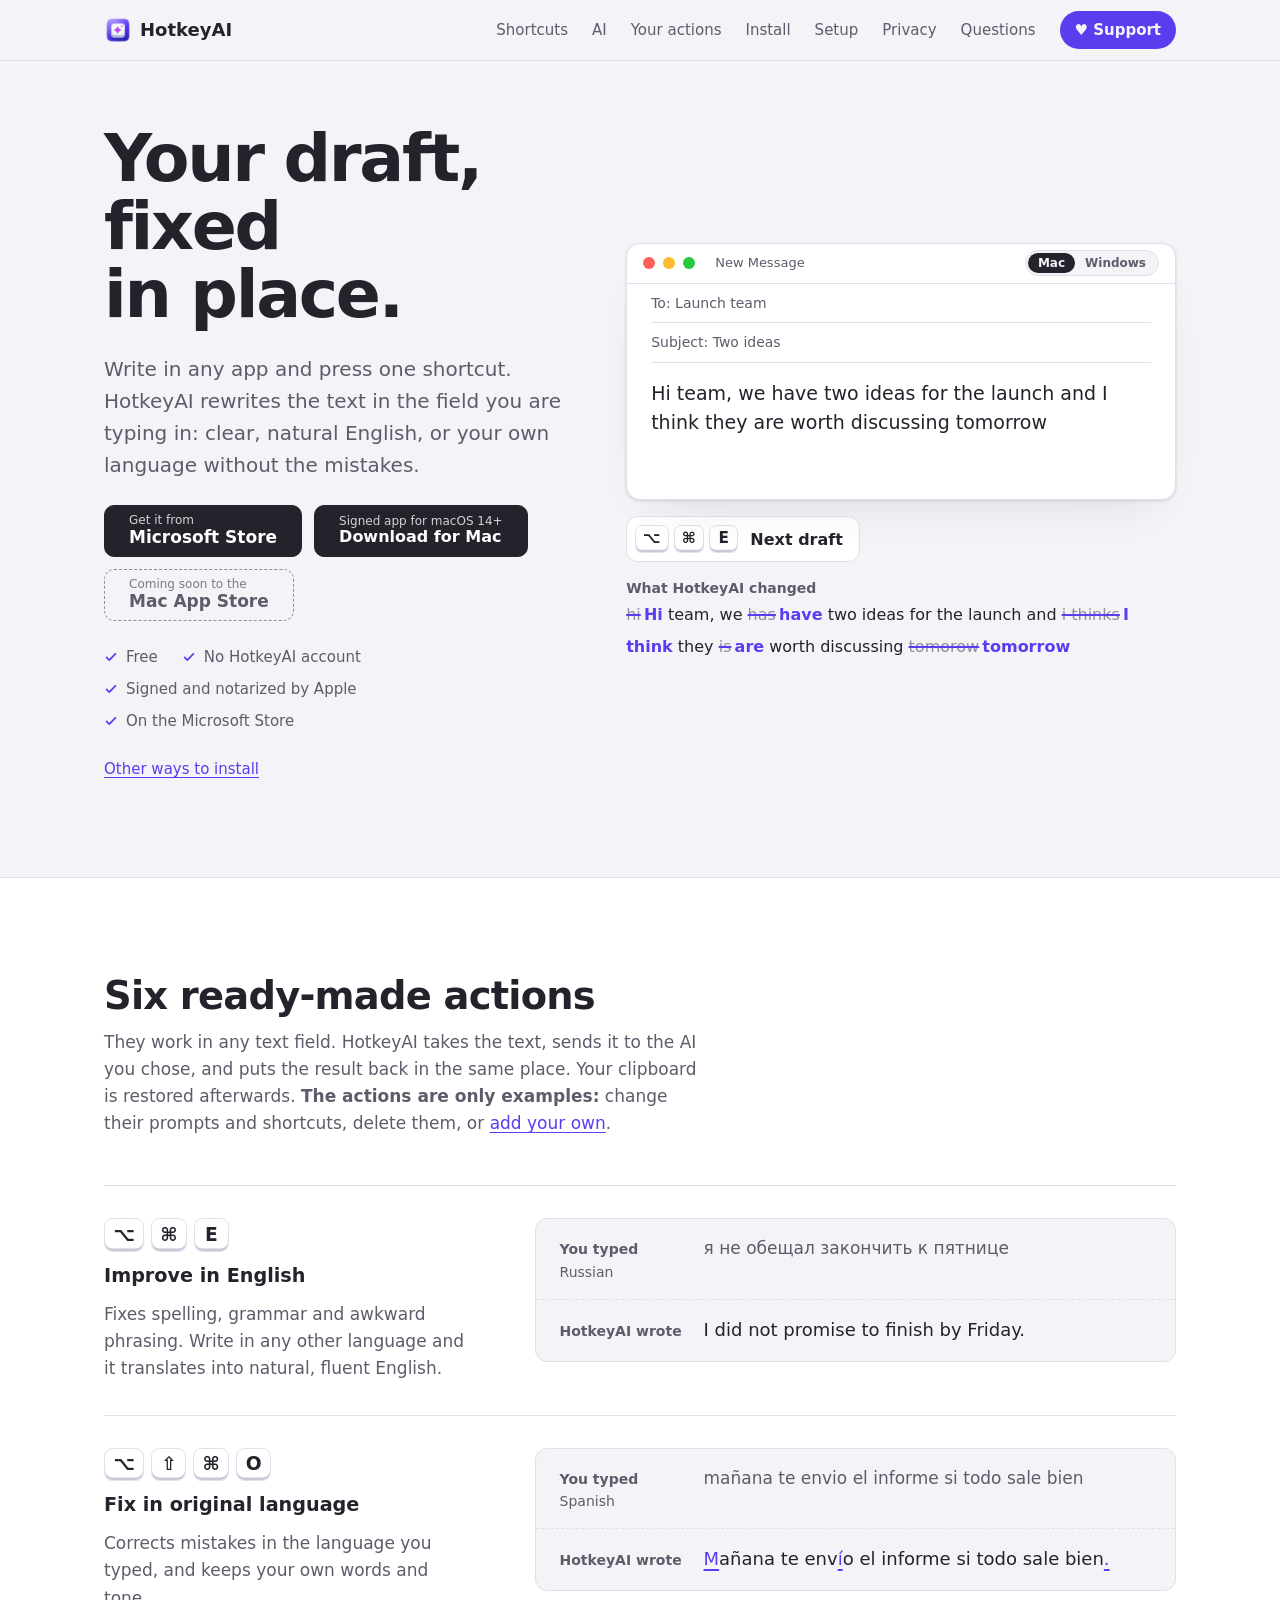
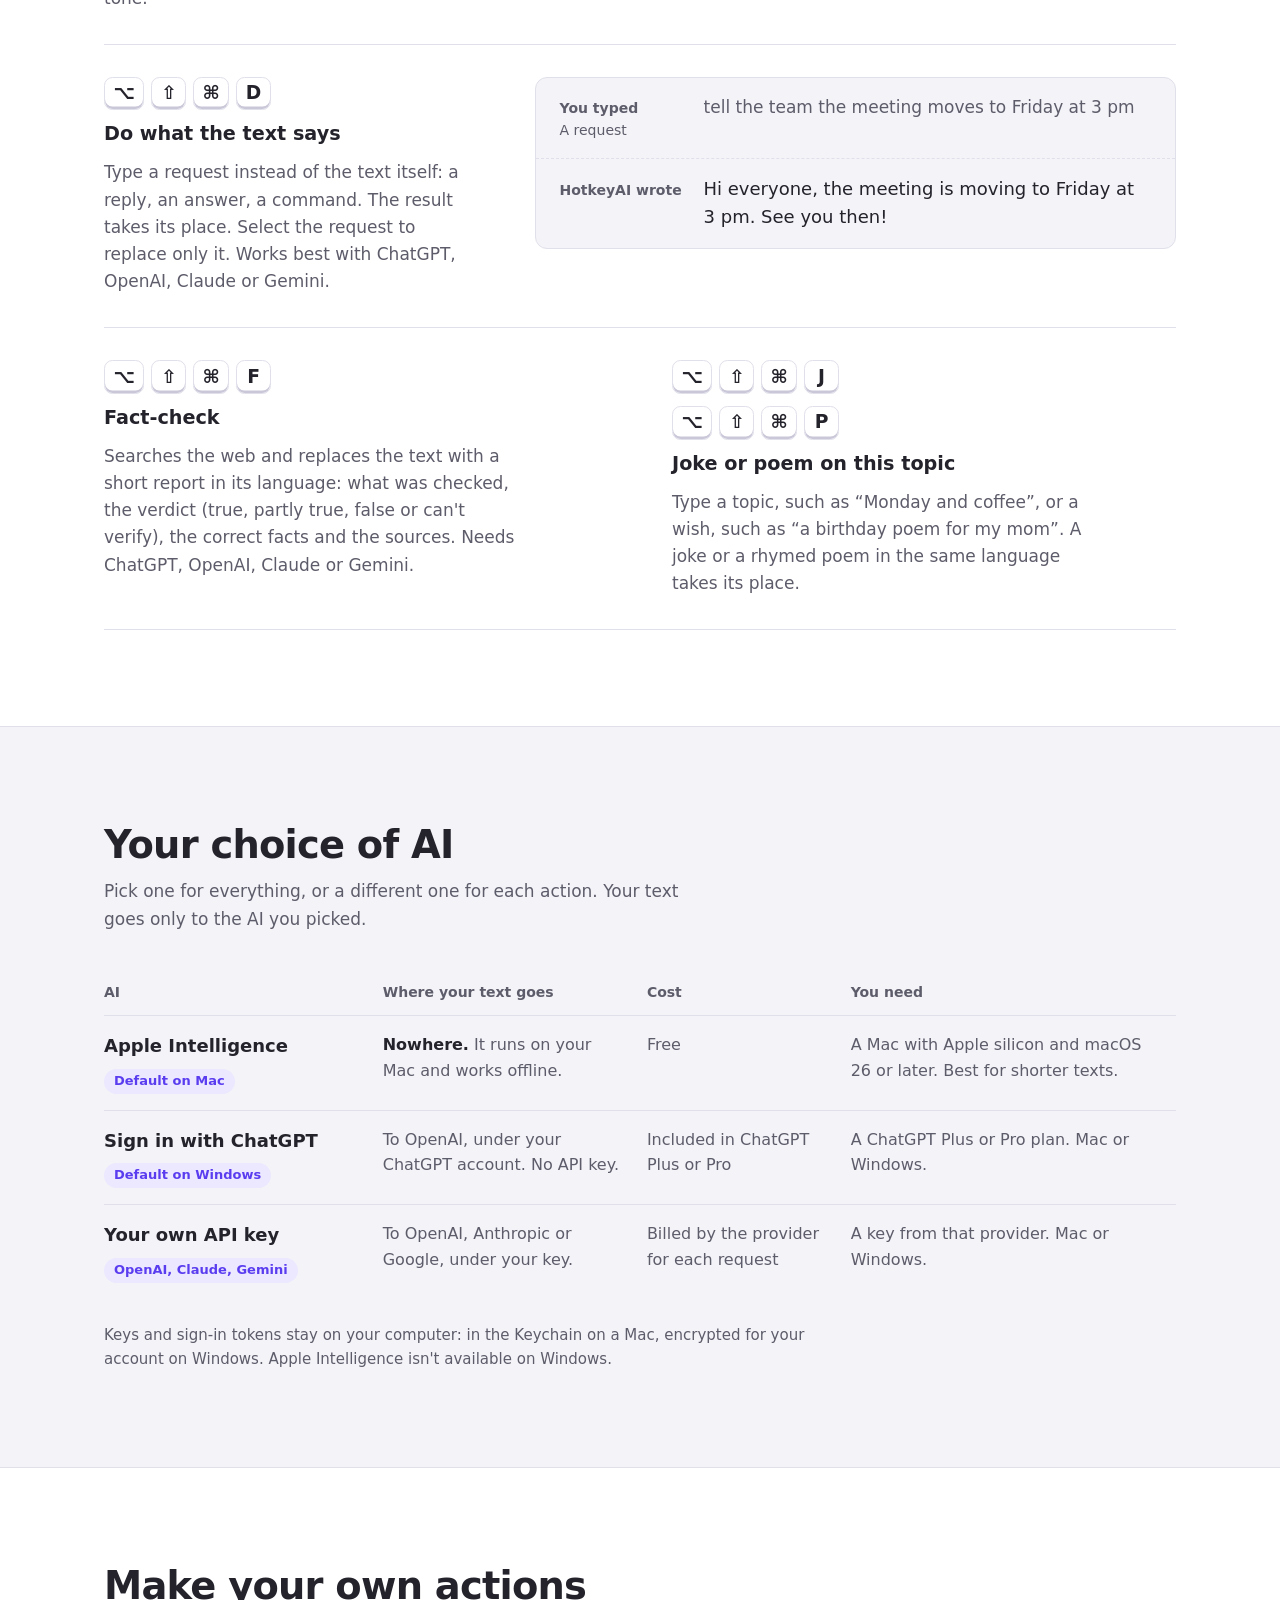
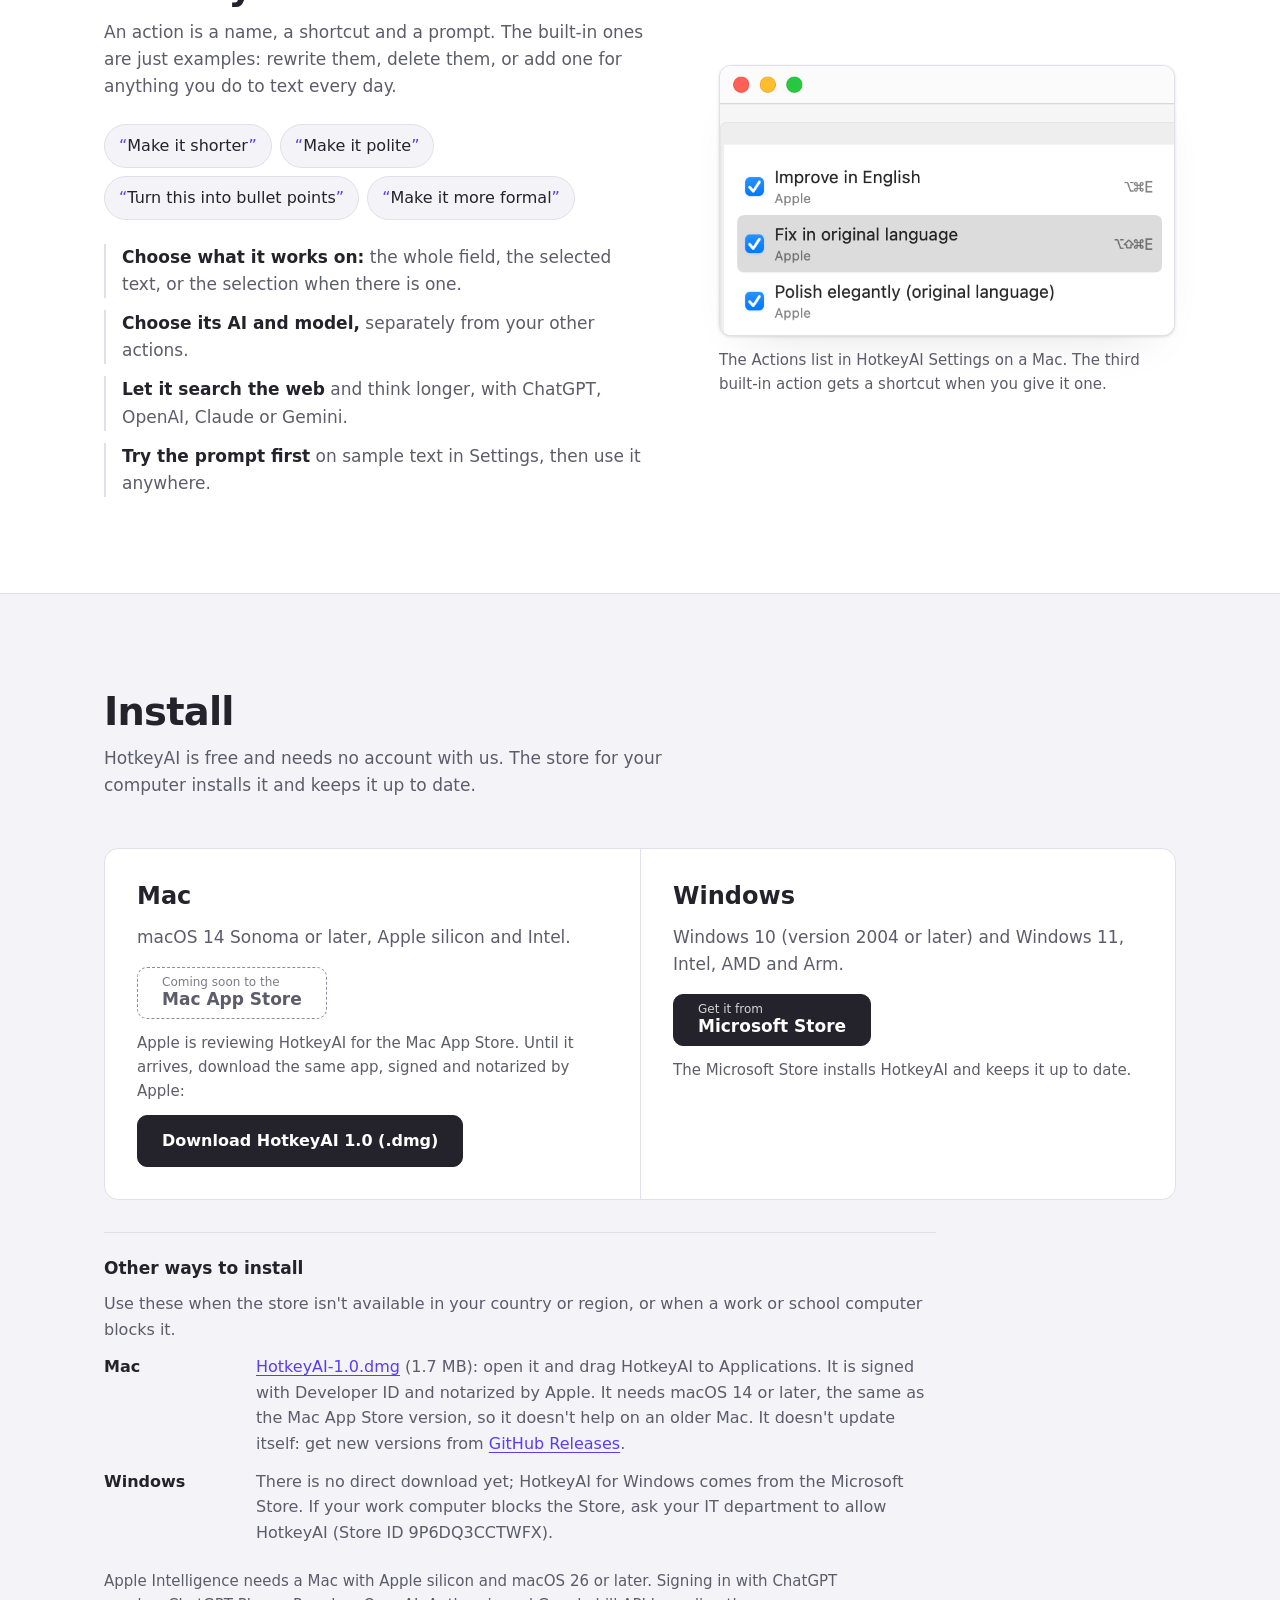
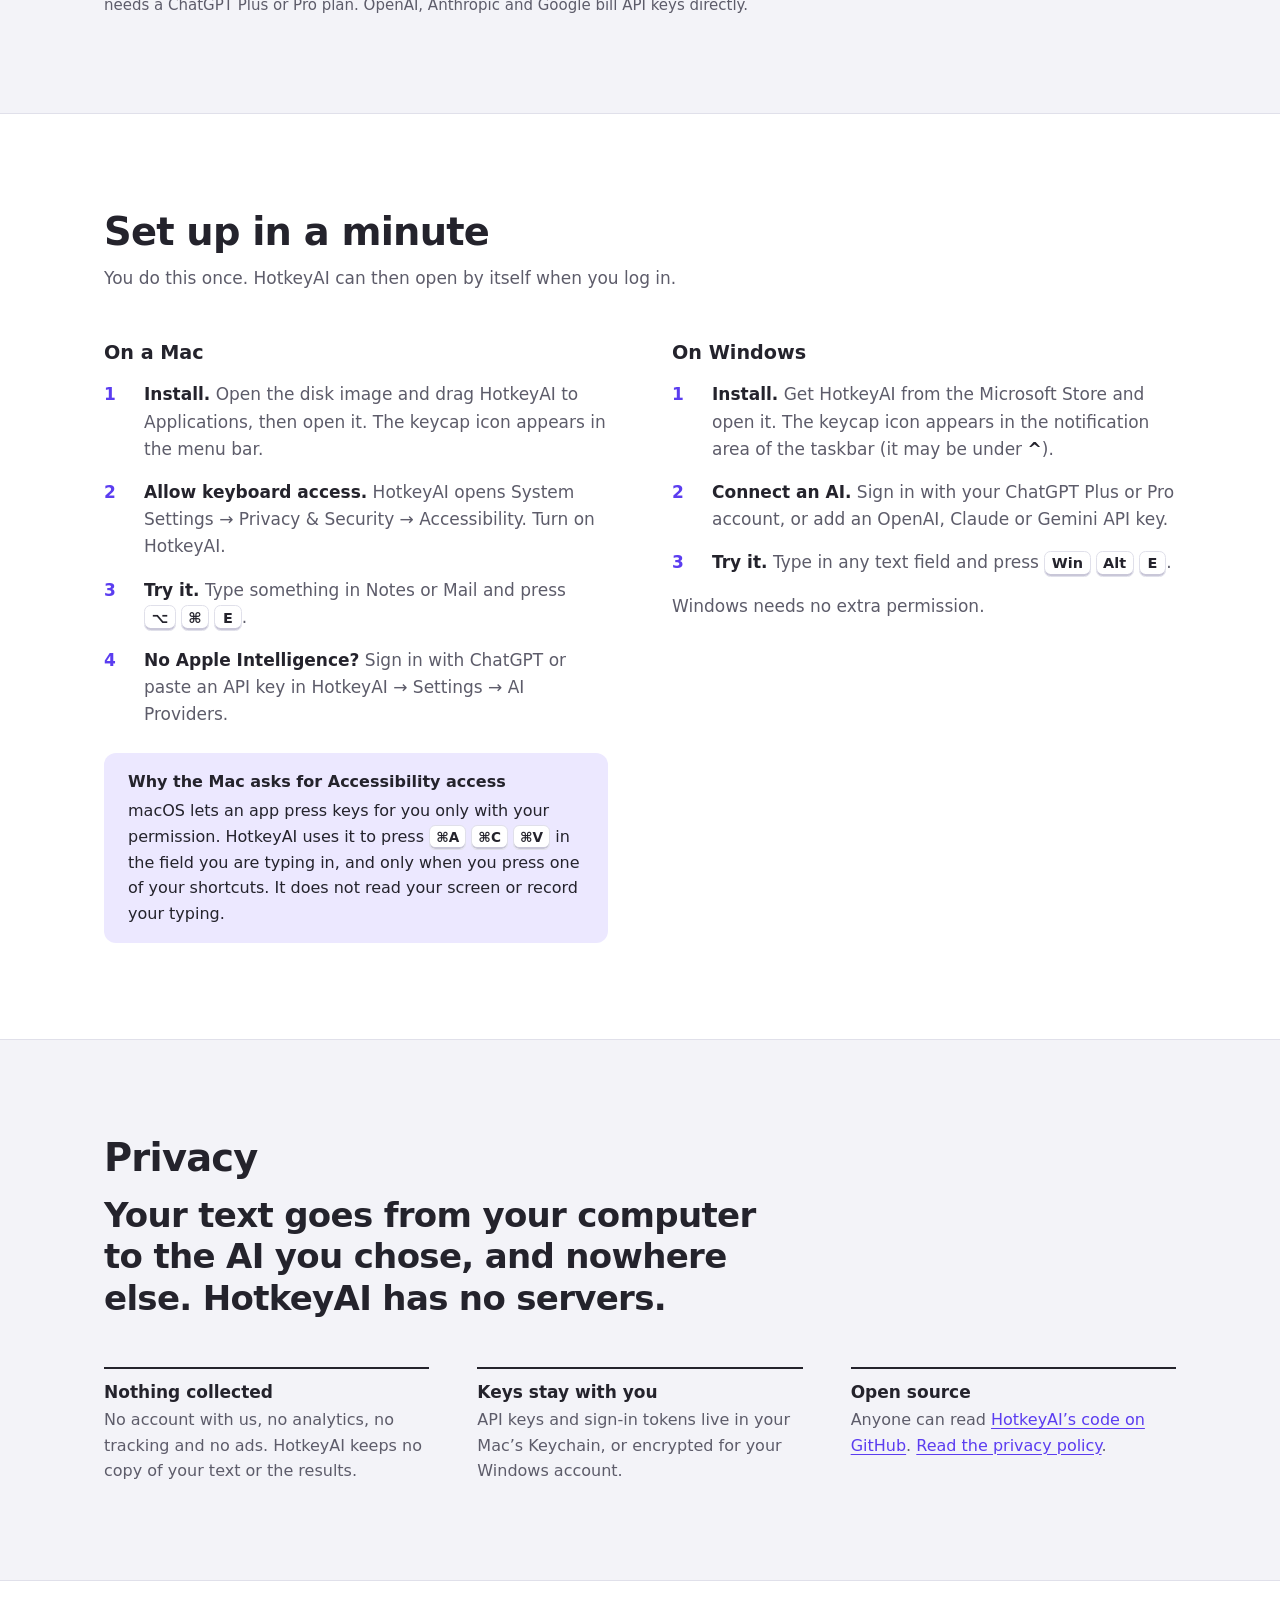
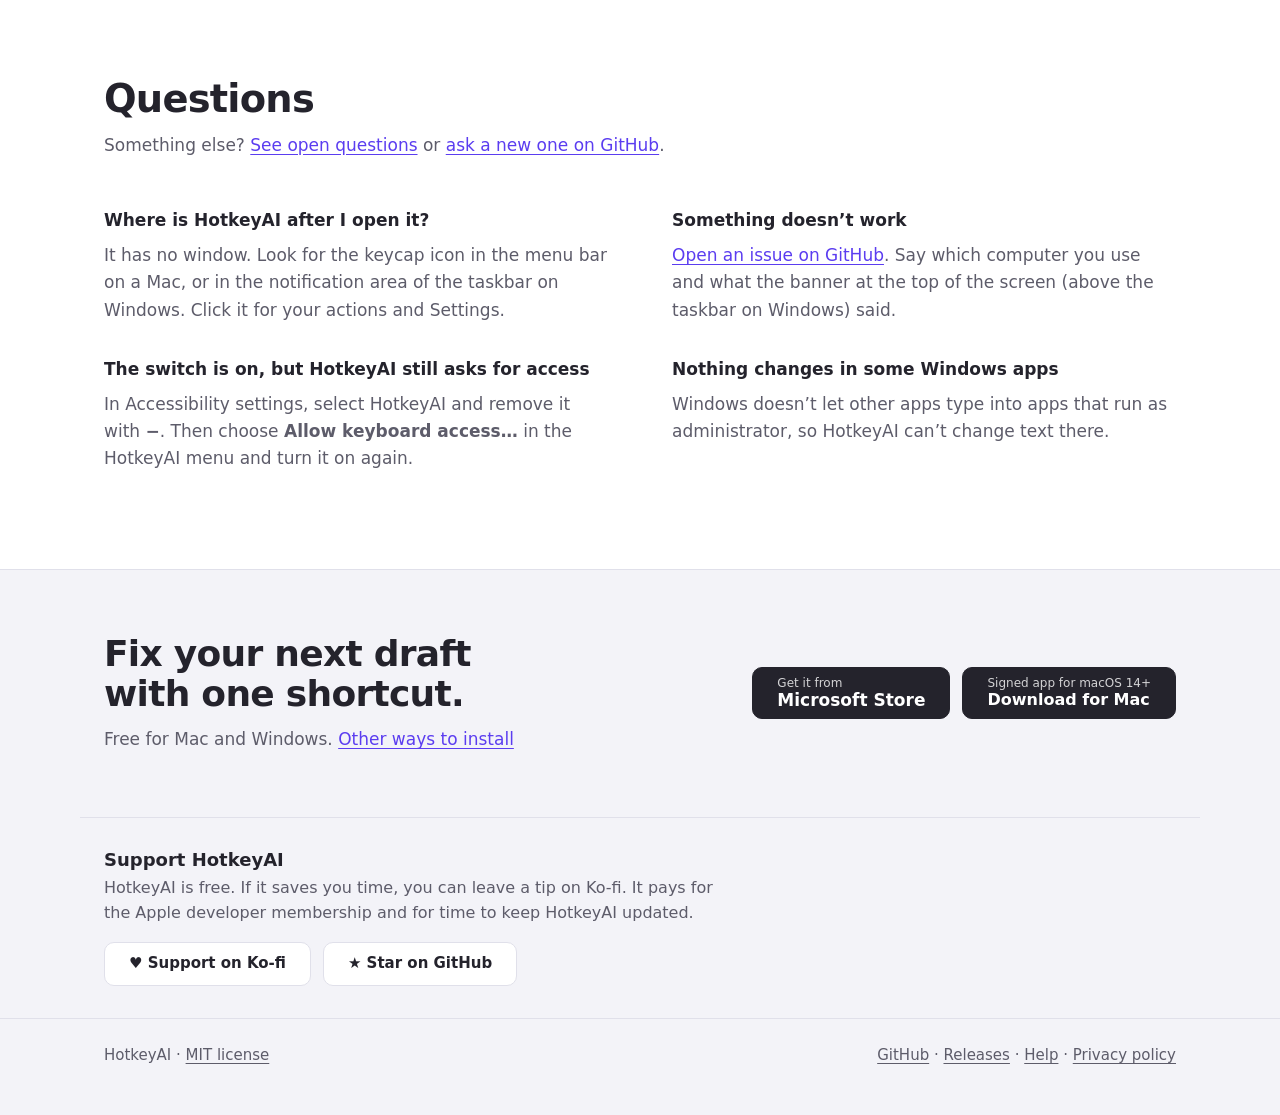
==== commit 94fe485b: "Do what the text says: a built-in action on ⌥⇧⌘D / Win+Alt+Shift+D Type a request instead of the tex" ====
--- a/docs/index.html
+++ b/docs/index.html
@@ -355,7 +355,7 @@
   <section id="shortcuts" class="sec band" aria-labelledby="shortcuts-title">
     <div class="wrap">
       <div class="sec-head">
-        <h2 id="shortcuts-title">Five ready-made actions</h2>
+        <h2 id="shortcuts-title">Six ready-made actions</h2>
         <p class="intro">They work in any text field. HotkeyAI takes the text, sends it to the AI you chose, and puts the result back in the same place. Your clipboard is restored afterwards. <b>The actions are only examples:</b> change their prompts and shortcuts, delete them, or <a href="#actions">add your own</a>.</p>
       </div>
       <div class="shortcut-row">
@@ -380,6 +380,18 @@
         <div class="ex">
           <div><span class="who">You typed<span>Spanish</span></span><p class="typed" lang="es">mañana te envio el informe si todo sale bien</p></div>
           <div><span class="who">HotkeyAI wrote</span><p class="wrote" lang="es"><span class="fix">M</span>añana te env<span class="fix">í</span>o el informe si todo sale bien<span class="fix">.</span></p></div>
+        </div>
+      </div>
+      <div class="shortcut-row">
+        <div class="meta">
+          <span class="keys os-mac" role="img" aria-label="Option Shift Command D"><kbd>⌥</kbd><kbd>⇧</kbd><kbd>⌘</kbd><kbd>D</kbd></span>
+          <span class="keys os-win" role="img" aria-label="Windows Alt Shift D"><kbd>Win</kbd><kbd>Alt</kbd><kbd>Shift</kbd><kbd>D</kbd></span>
+          <h3>Do what the text says</h3>
+          <p>Type a request instead of the text itself: a reply, an answer, a command. The result takes its place. Select the request to replace only it. Works best with ChatGPT, OpenAI, Claude or Gemini.</p>
+        </div>
+        <div class="ex">
+          <div><span class="who">You typed<span>A request</span></span><p class="typed">tell the team the meeting moves to Friday at 3 pm</p></div>
+          <div><span class="who">HotkeyAI wrote</span><p class="wrote">Hi everyone, the meeting is moving to Friday at 3 pm. See you then!</p></div>
         </div>
       </div>
       <div class="shortcut-row pair">
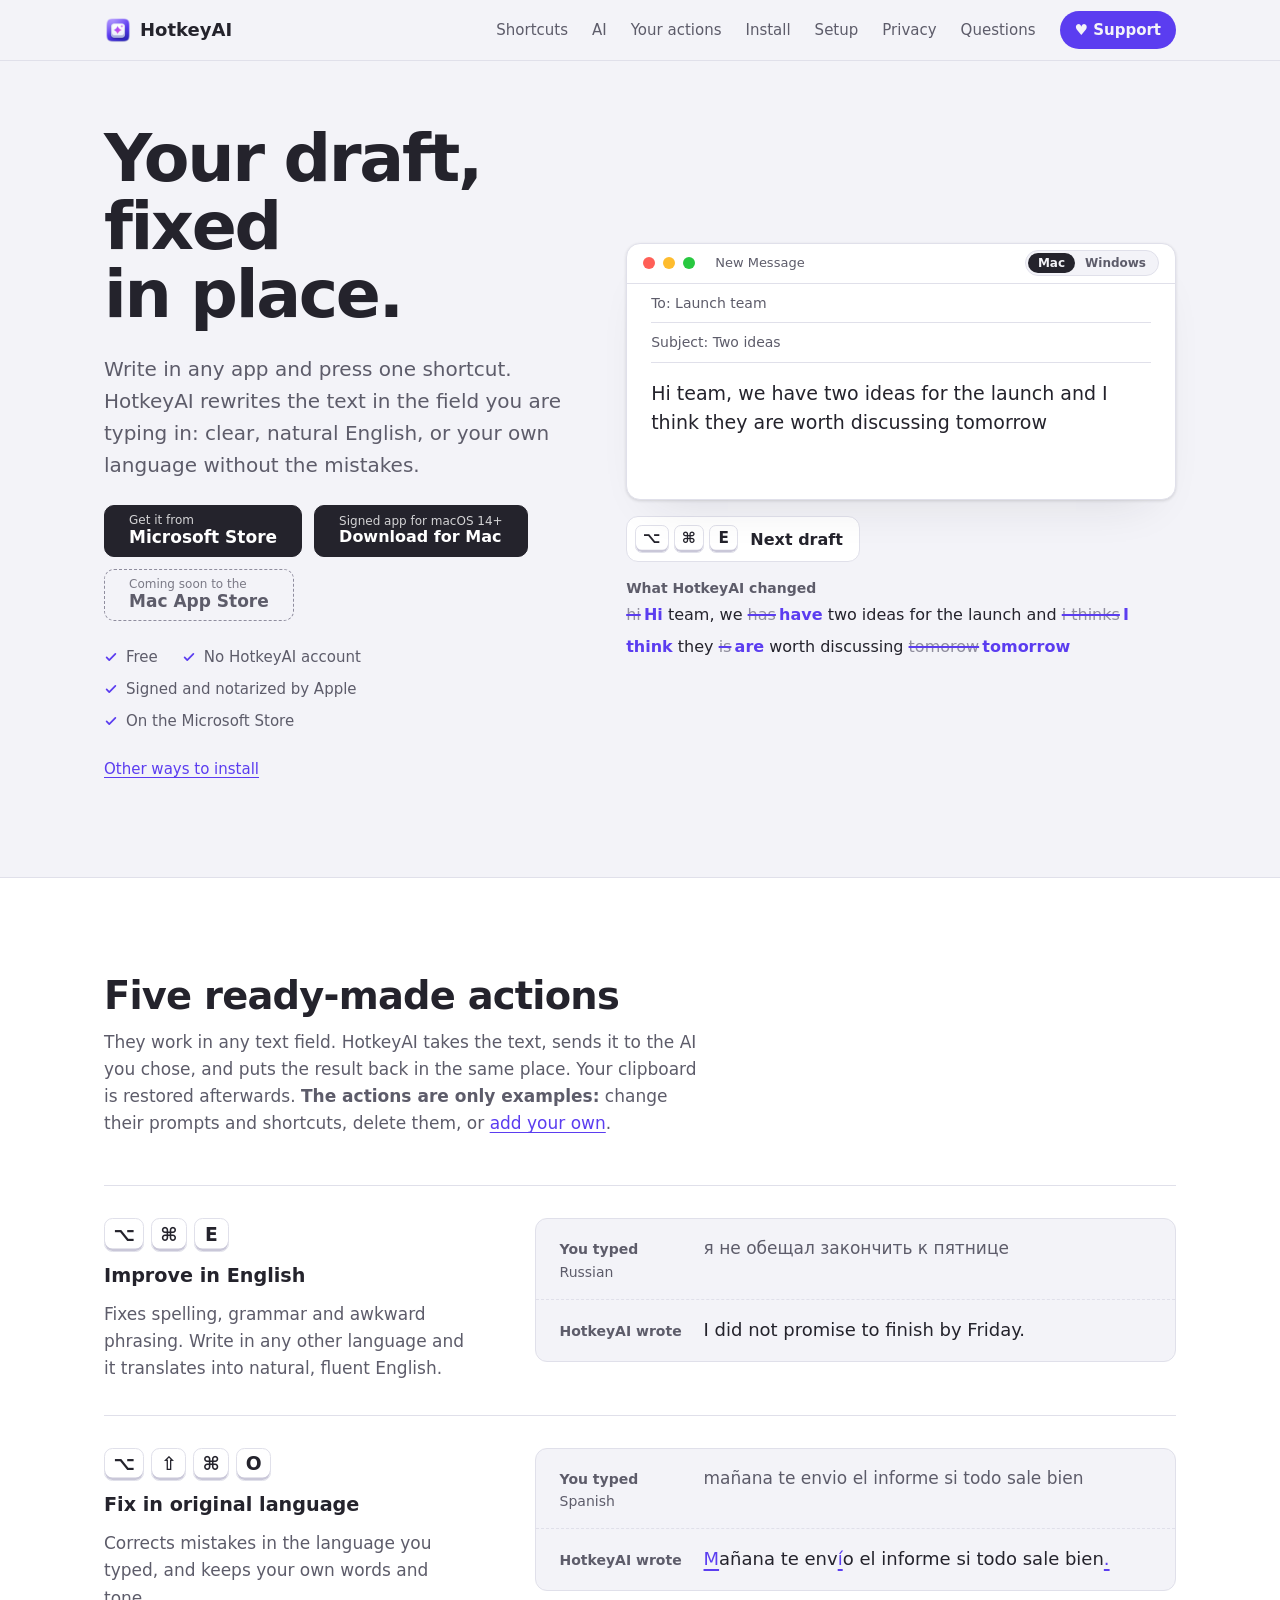
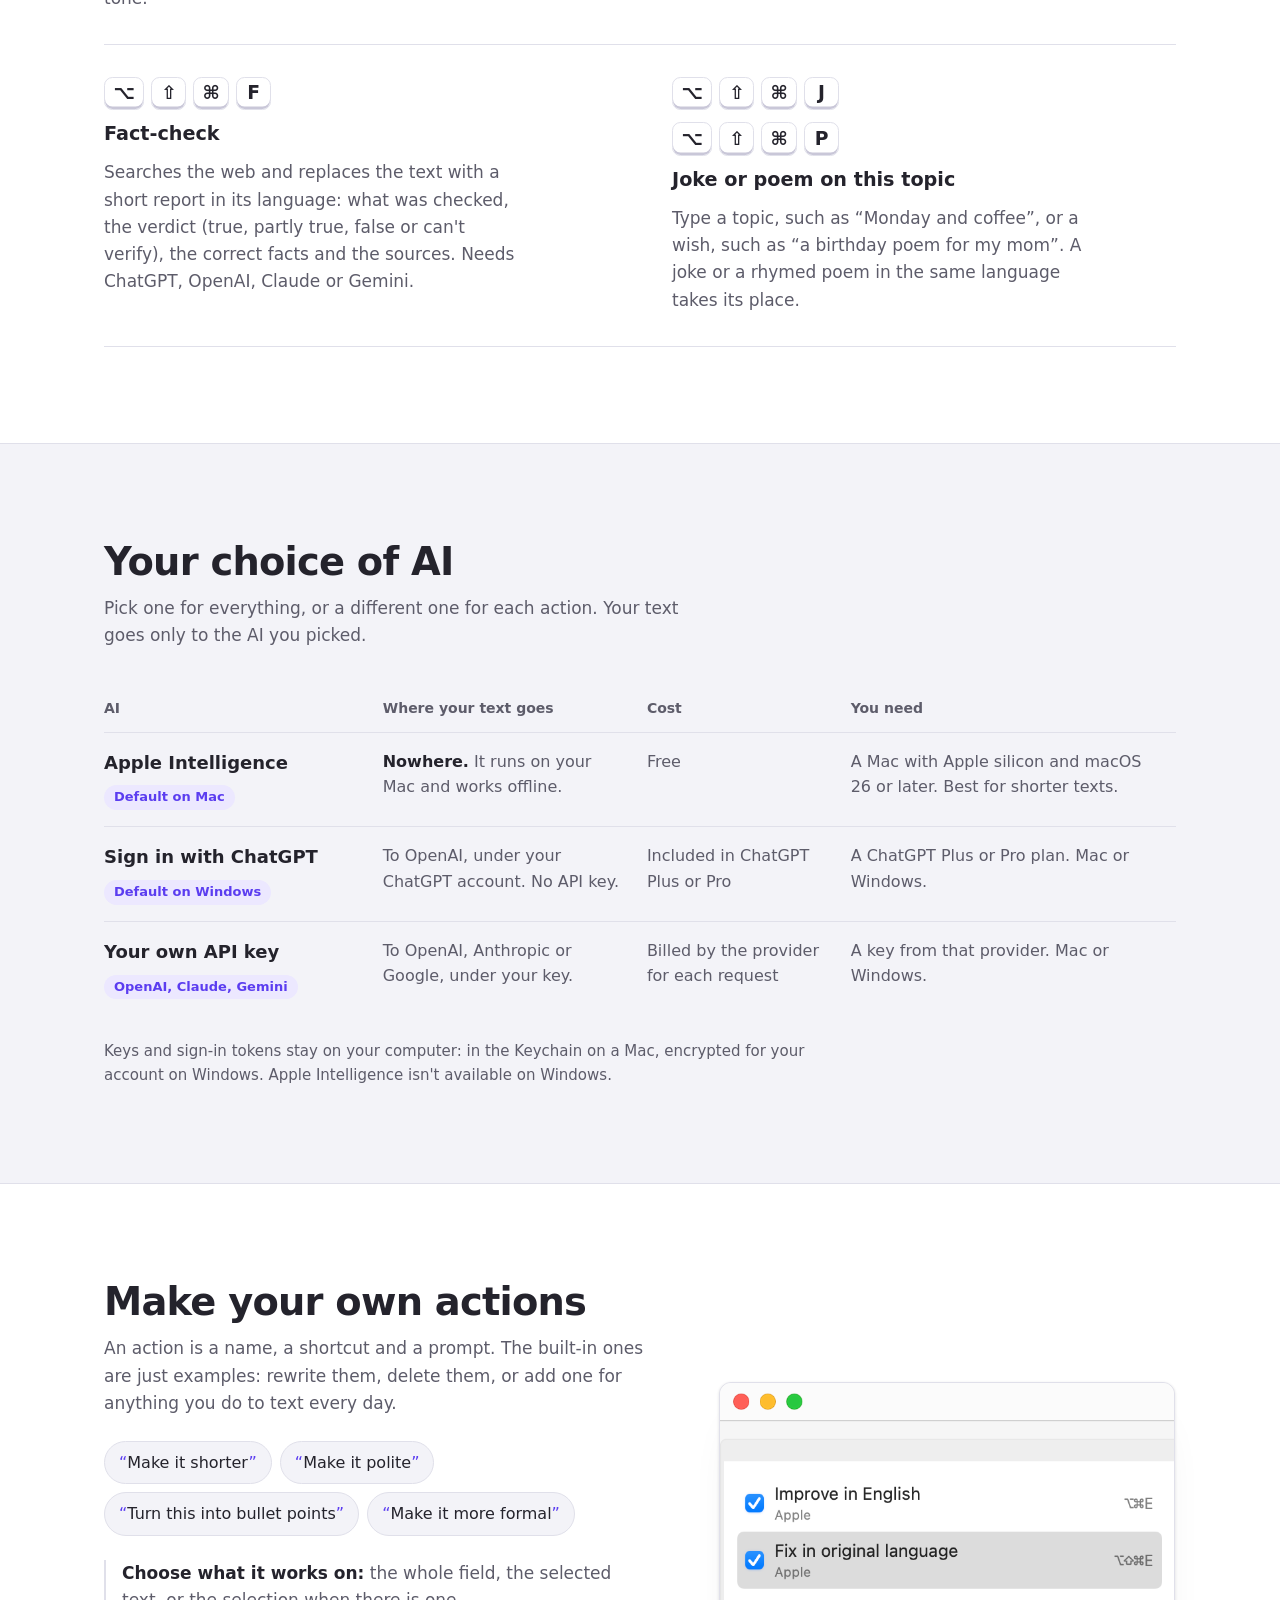
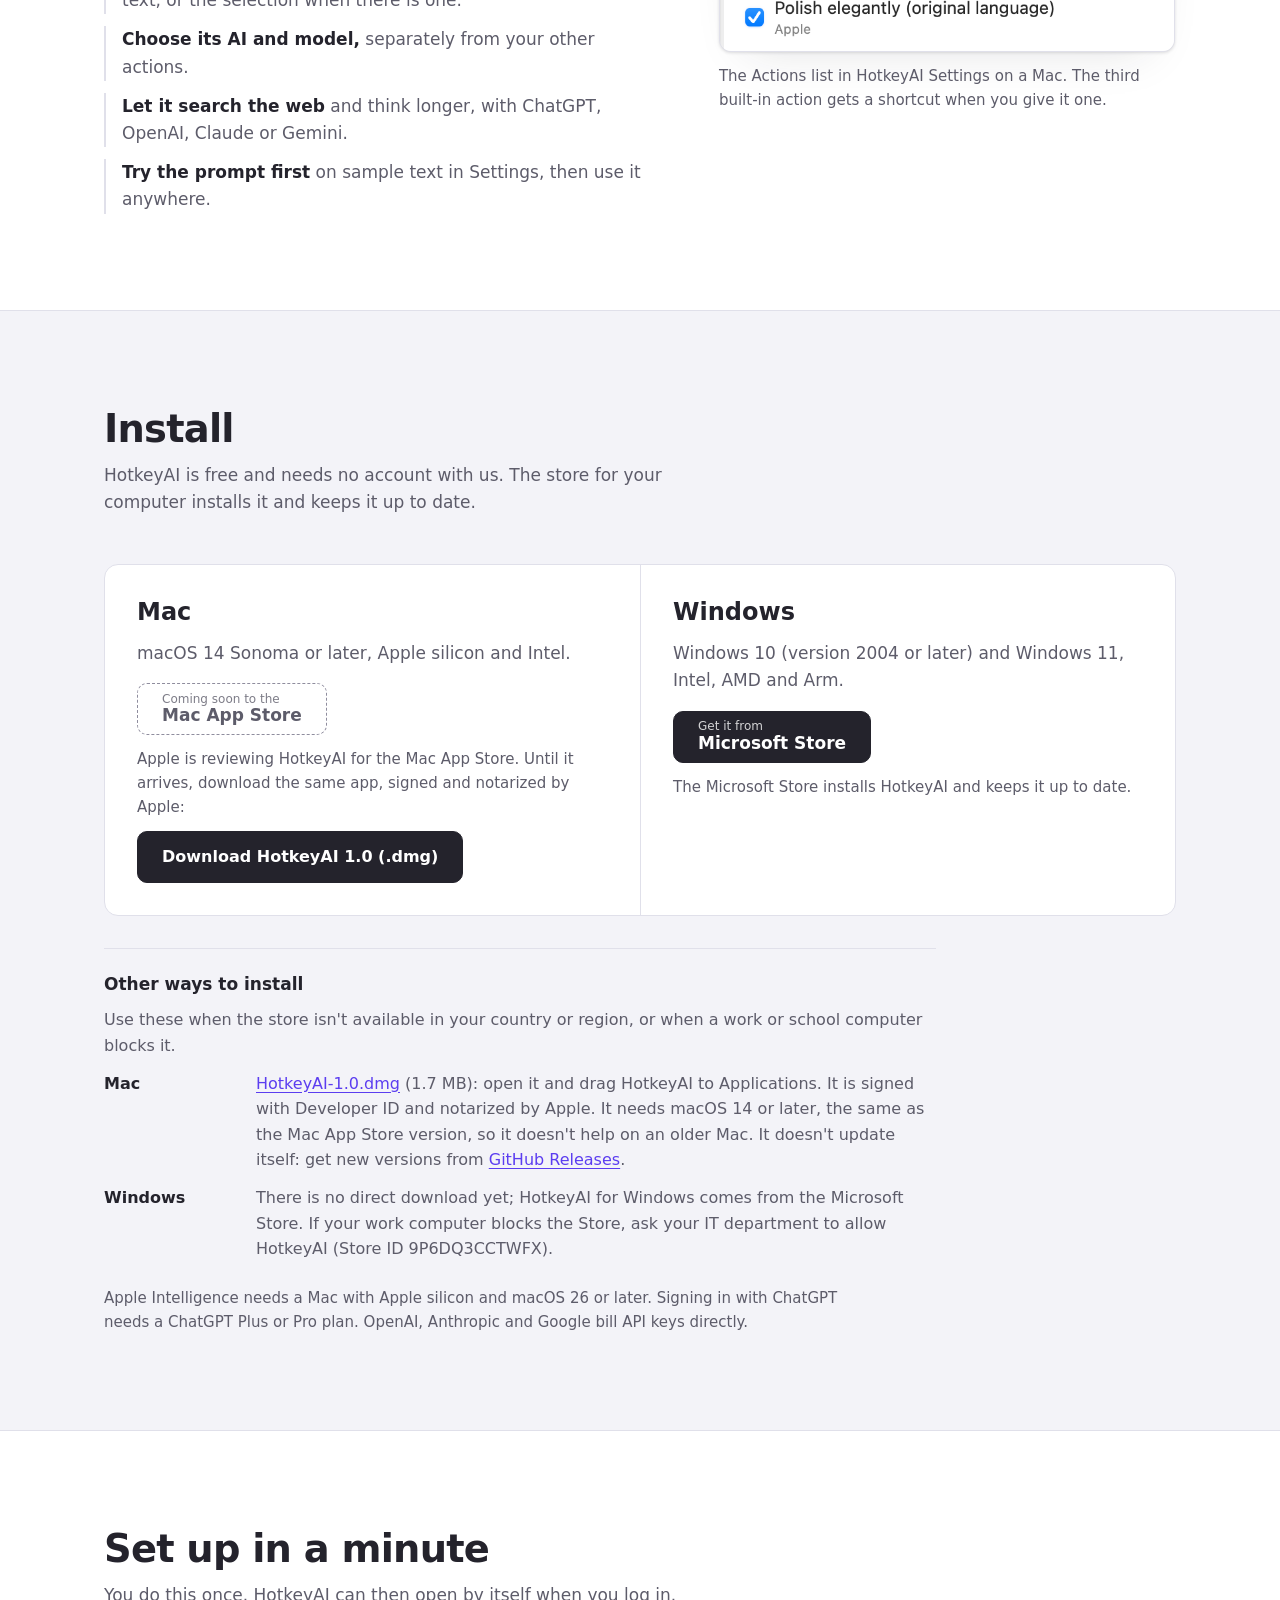
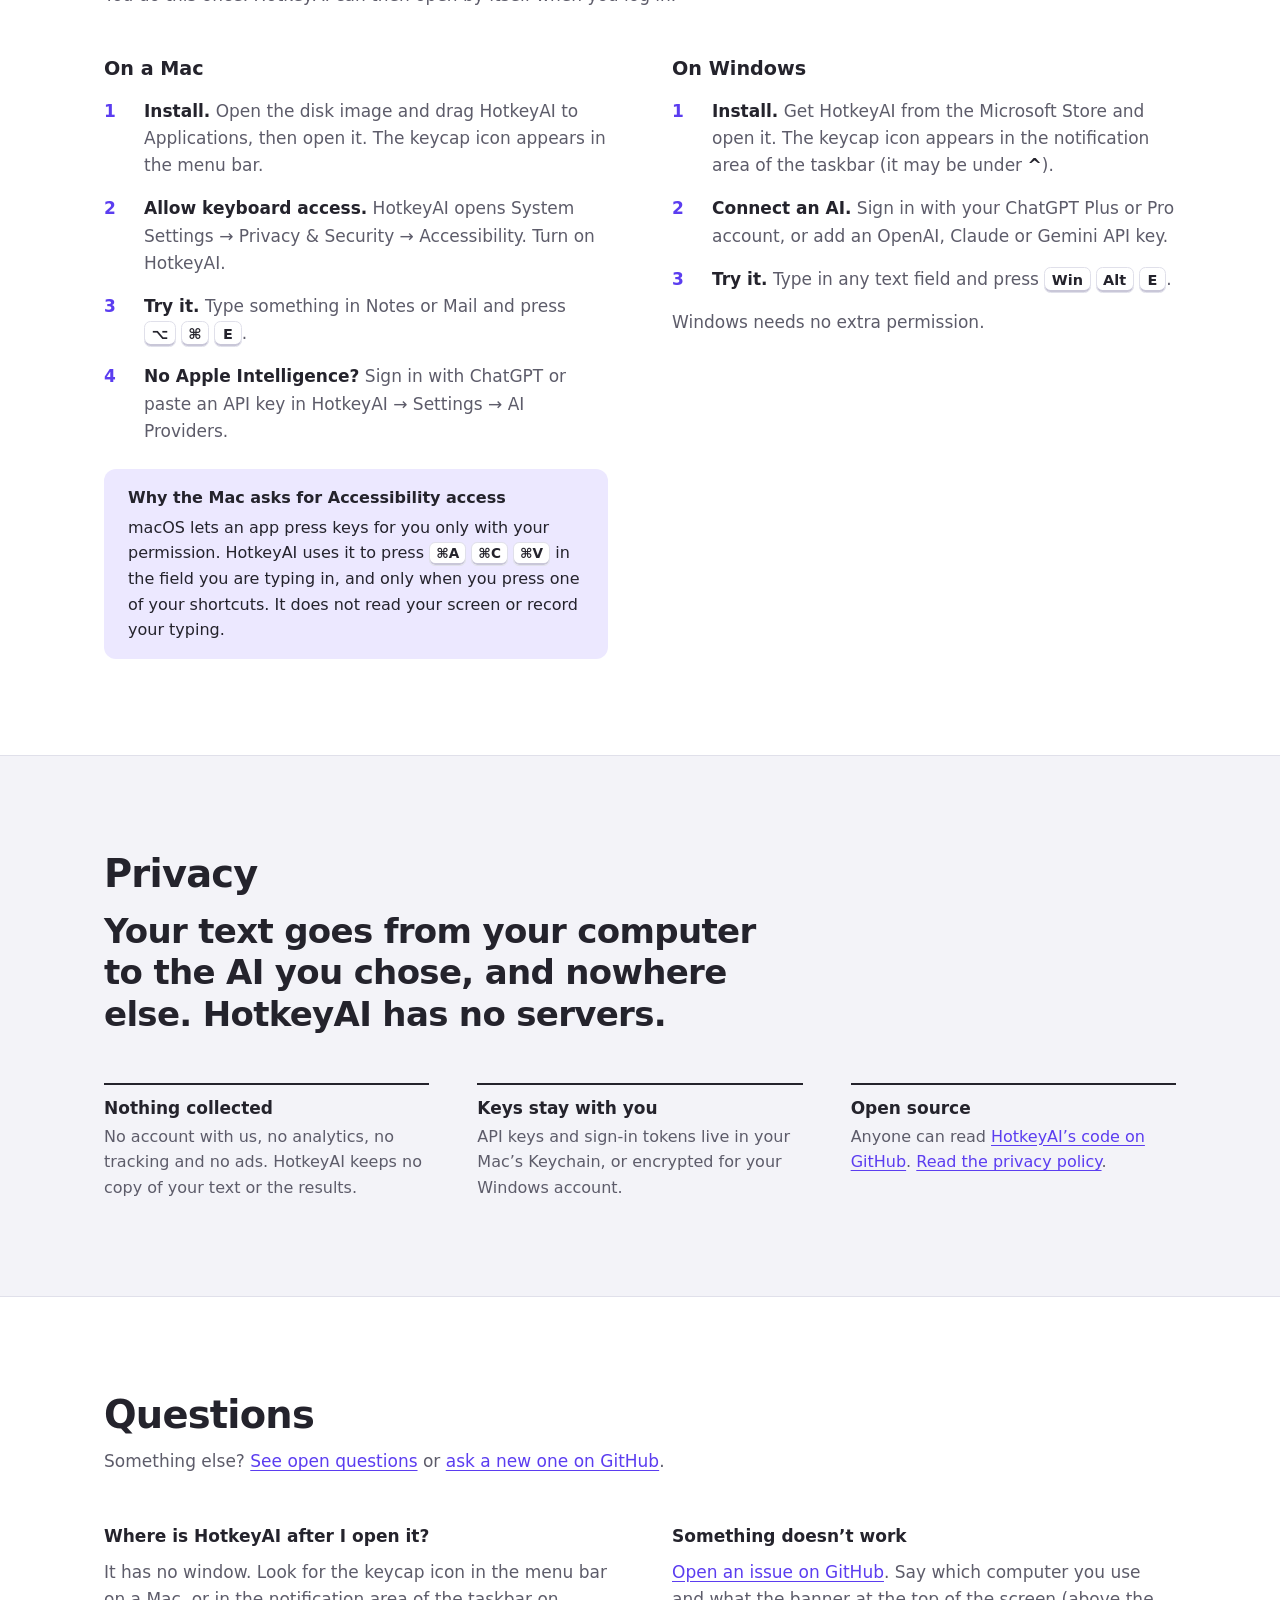
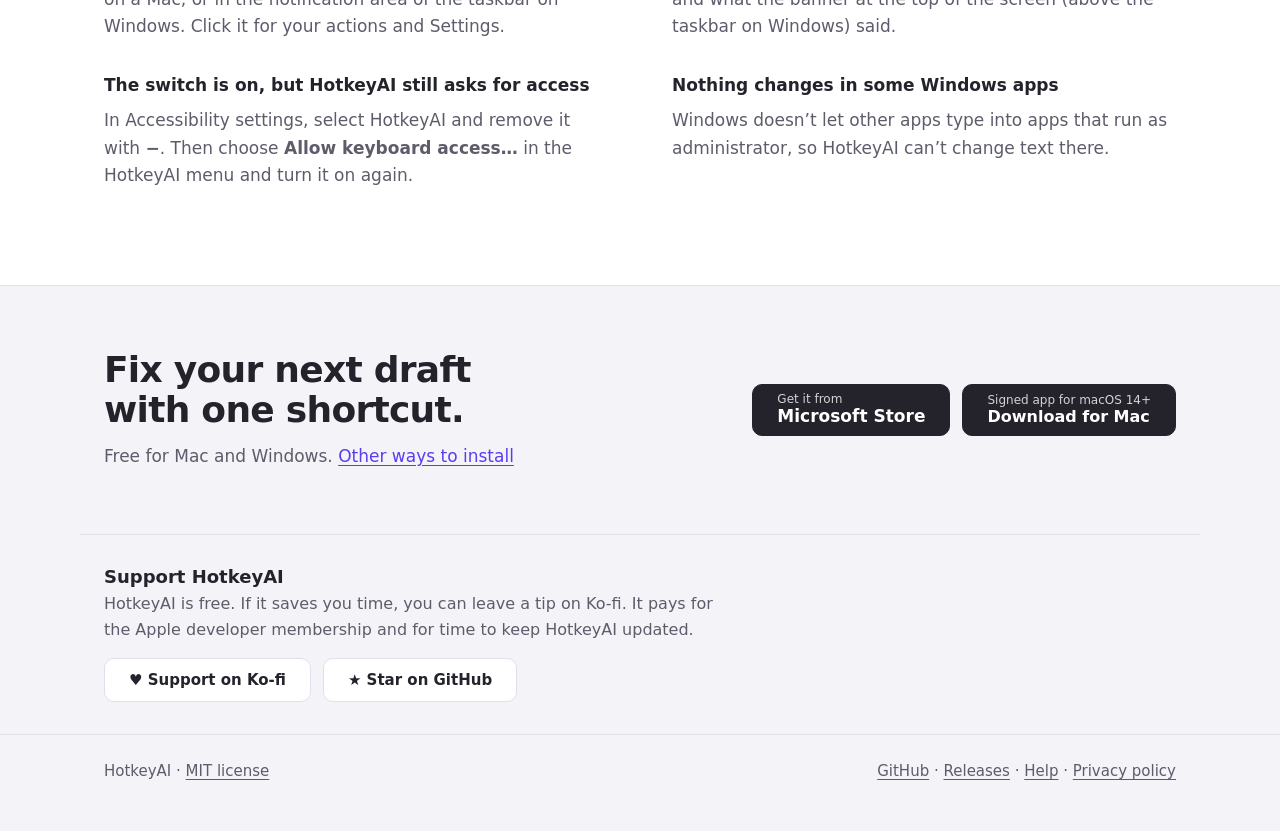
==== commit 384fd5ba: "Merge pull request #9 from nauroman/default-actions New default actions: fact-check, joke, poem; per" ====
--- a/docs/index.html
+++ b/docs/index.html
@@ -355,7 +355,7 @@
   <section id="shortcuts" class="sec band" aria-labelledby="shortcuts-title">
     <div class="wrap">
       <div class="sec-head">
-        <h2 id="shortcuts-title">Six ready-made actions</h2>
+        <h2 id="shortcuts-title">Five ready-made actions</h2>
         <p class="intro">They work in any text field. HotkeyAI takes the text, sends it to the AI you chose, and puts the result back in the same place. Your clipboard is restored afterwards. <b>The actions are only examples:</b> change their prompts and shortcuts, delete them, or <a href="#actions">add your own</a>.</p>
       </div>
       <div class="shortcut-row">
@@ -380,18 +380,6 @@
         <div class="ex">
           <div><span class="who">You typed<span>Spanish</span></span><p class="typed" lang="es">mañana te envio el informe si todo sale bien</p></div>
           <div><span class="who">HotkeyAI wrote</span><p class="wrote" lang="es"><span class="fix">M</span>añana te env<span class="fix">í</span>o el informe si todo sale bien<span class="fix">.</span></p></div>
-        </div>
-      </div>
-      <div class="shortcut-row">
-        <div class="meta">
-          <span class="keys os-mac" role="img" aria-label="Option Shift Command D"><kbd>⌥</kbd><kbd>⇧</kbd><kbd>⌘</kbd><kbd>D</kbd></span>
-          <span class="keys os-win" role="img" aria-label="Windows Alt Shift D"><kbd>Win</kbd><kbd>Alt</kbd><kbd>Shift</kbd><kbd>D</kbd></span>
-          <h3>Do what the text says</h3>
-          <p>Type a request instead of the text itself: a reply, an answer, a command. The result takes its place. Select the request to replace only it. Works best with ChatGPT, OpenAI, Claude or Gemini.</p>
-        </div>
-        <div class="ex">
-          <div><span class="who">You typed<span>A request</span></span><p class="typed">tell the team the meeting moves to Friday at 3 pm</p></div>
-          <div><span class="who">HotkeyAI wrote</span><p class="wrote">Hi everyone, the meeting is moving to Friday at 3 pm. See you then!</p></div>
         </div>
       </div>
       <div class="shortcut-row pair">
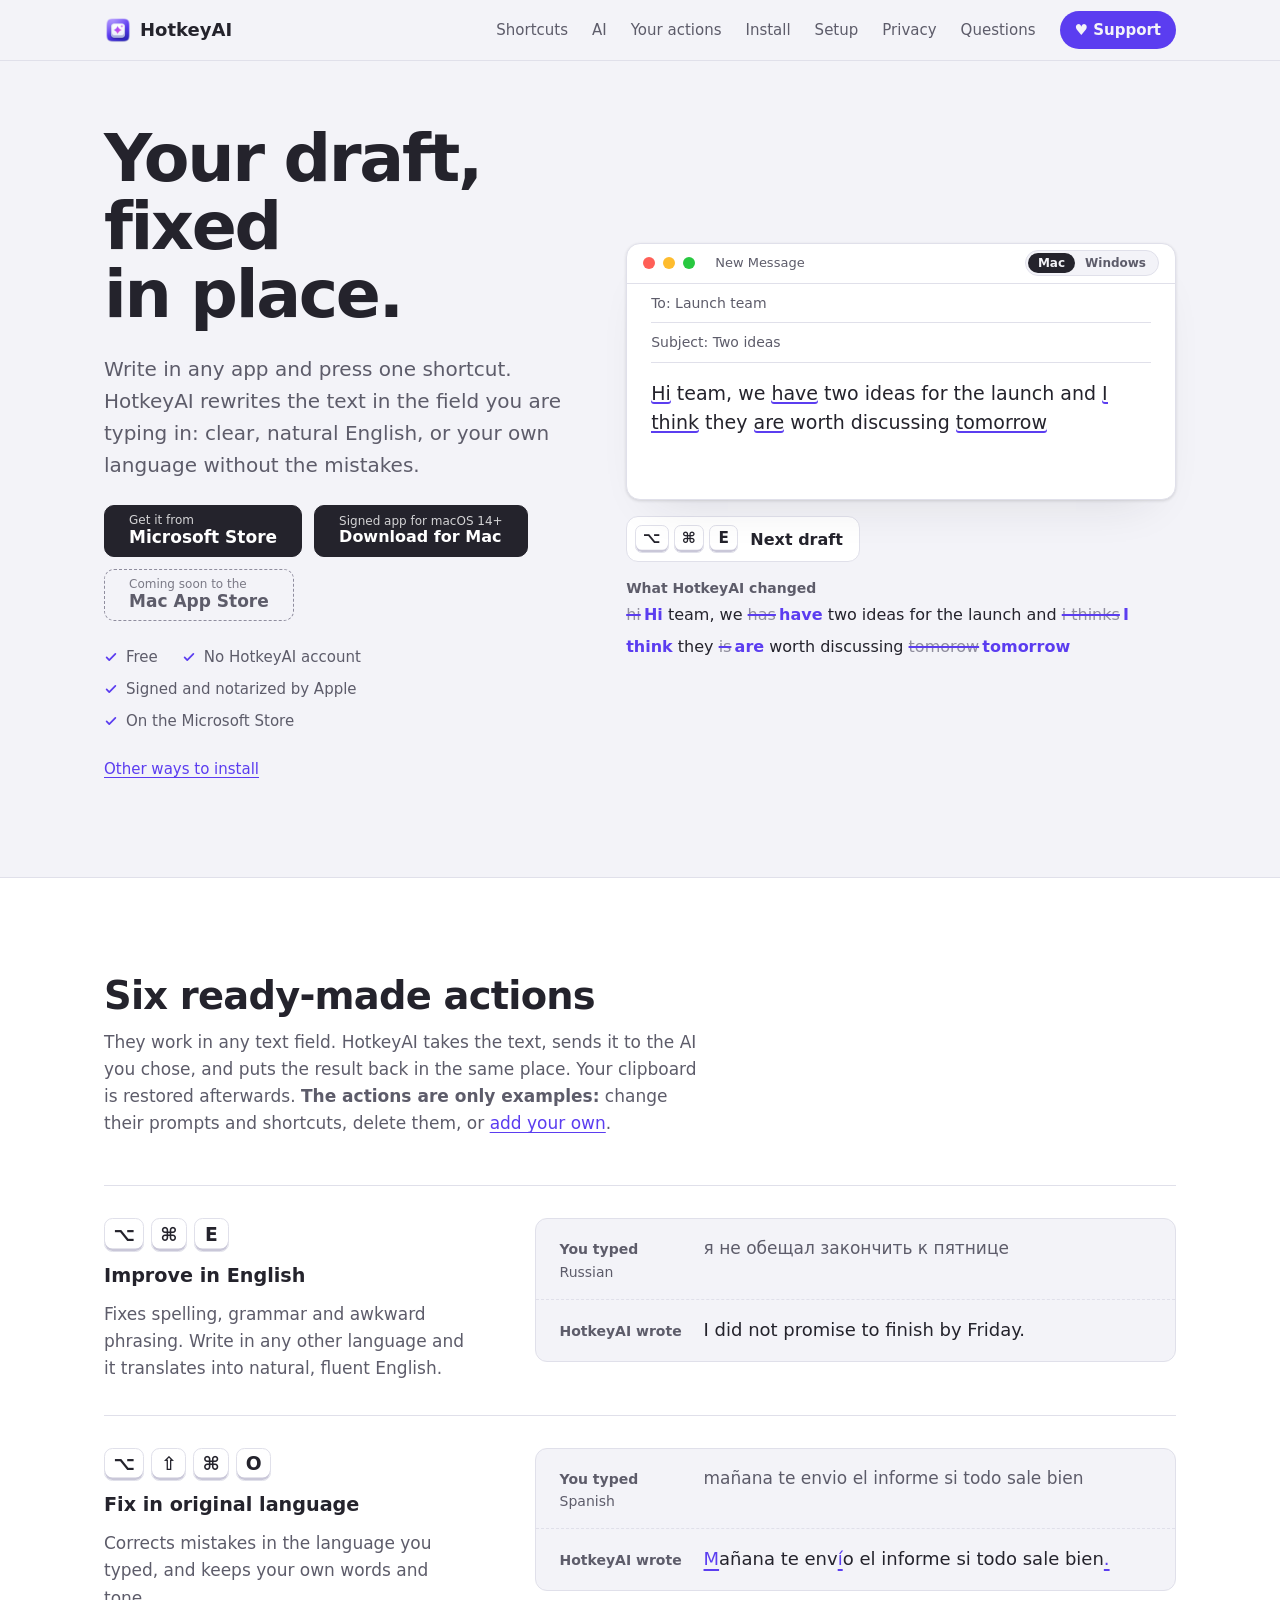
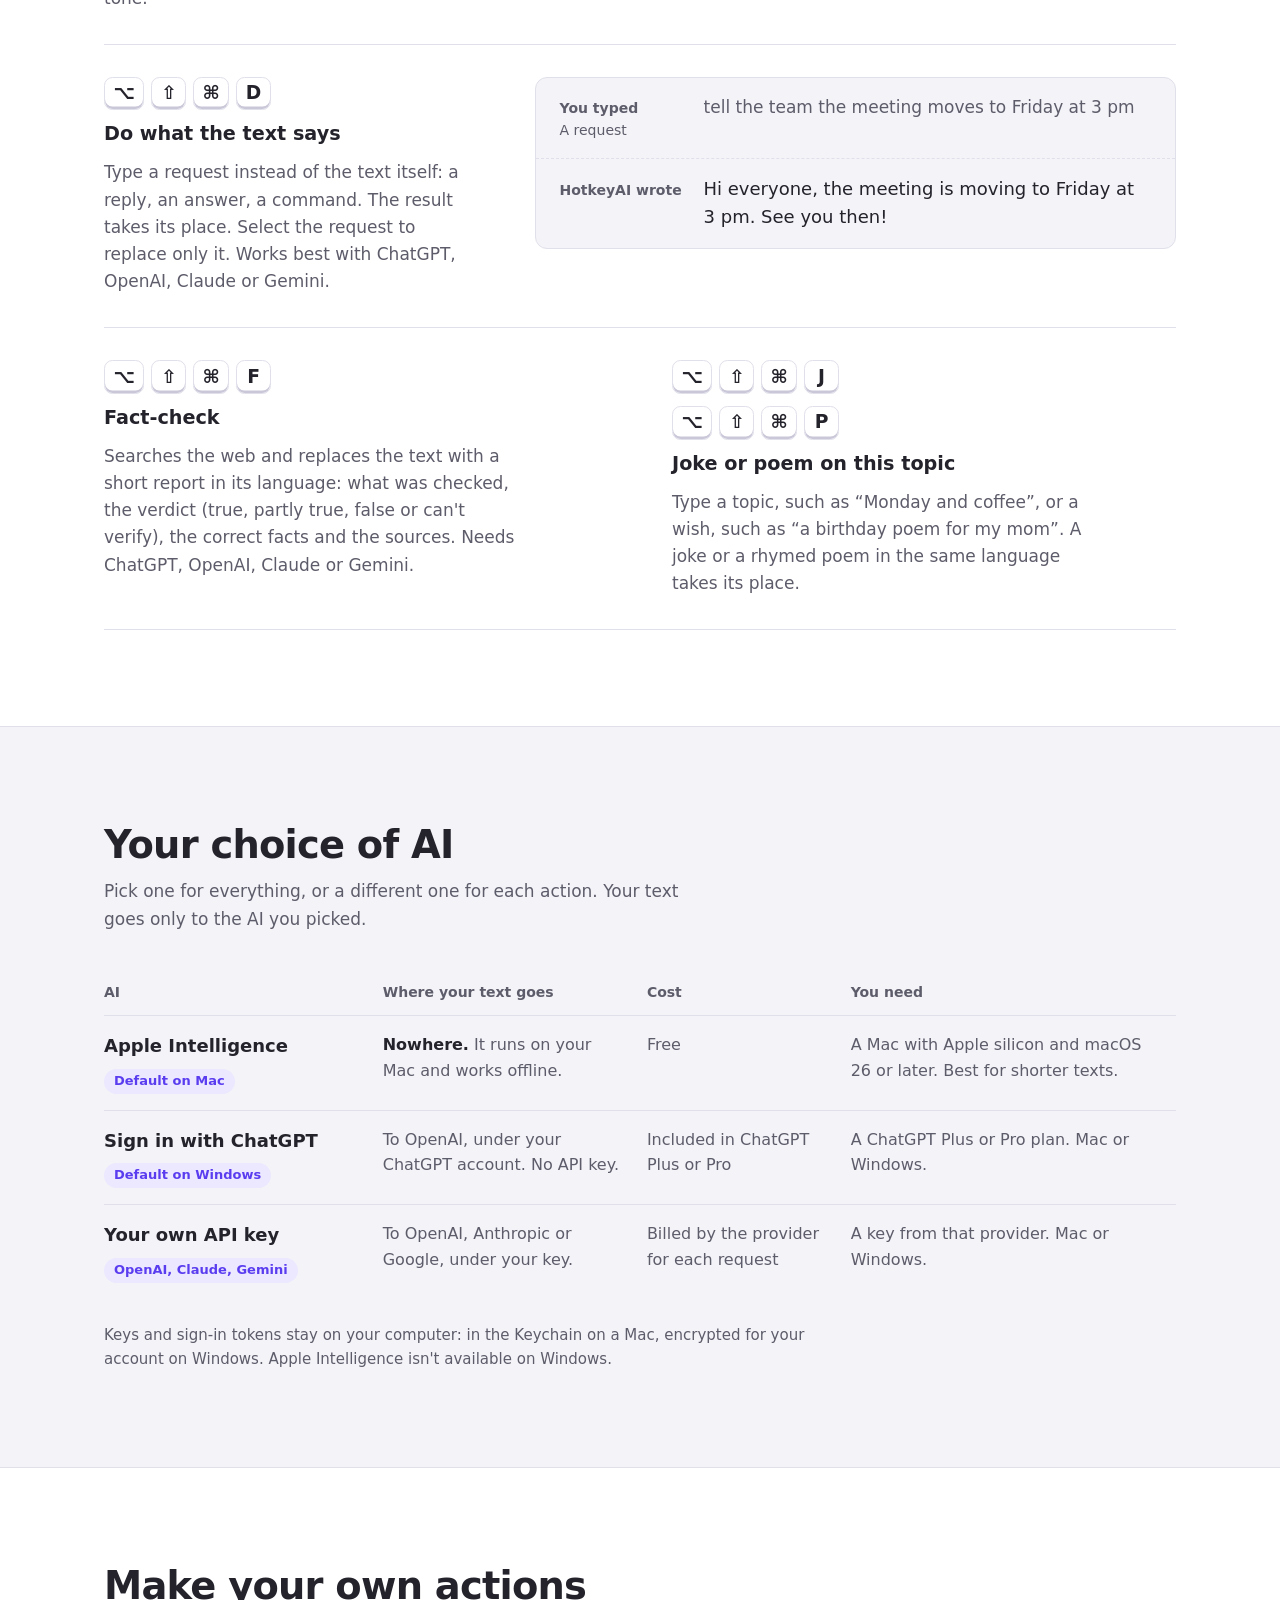
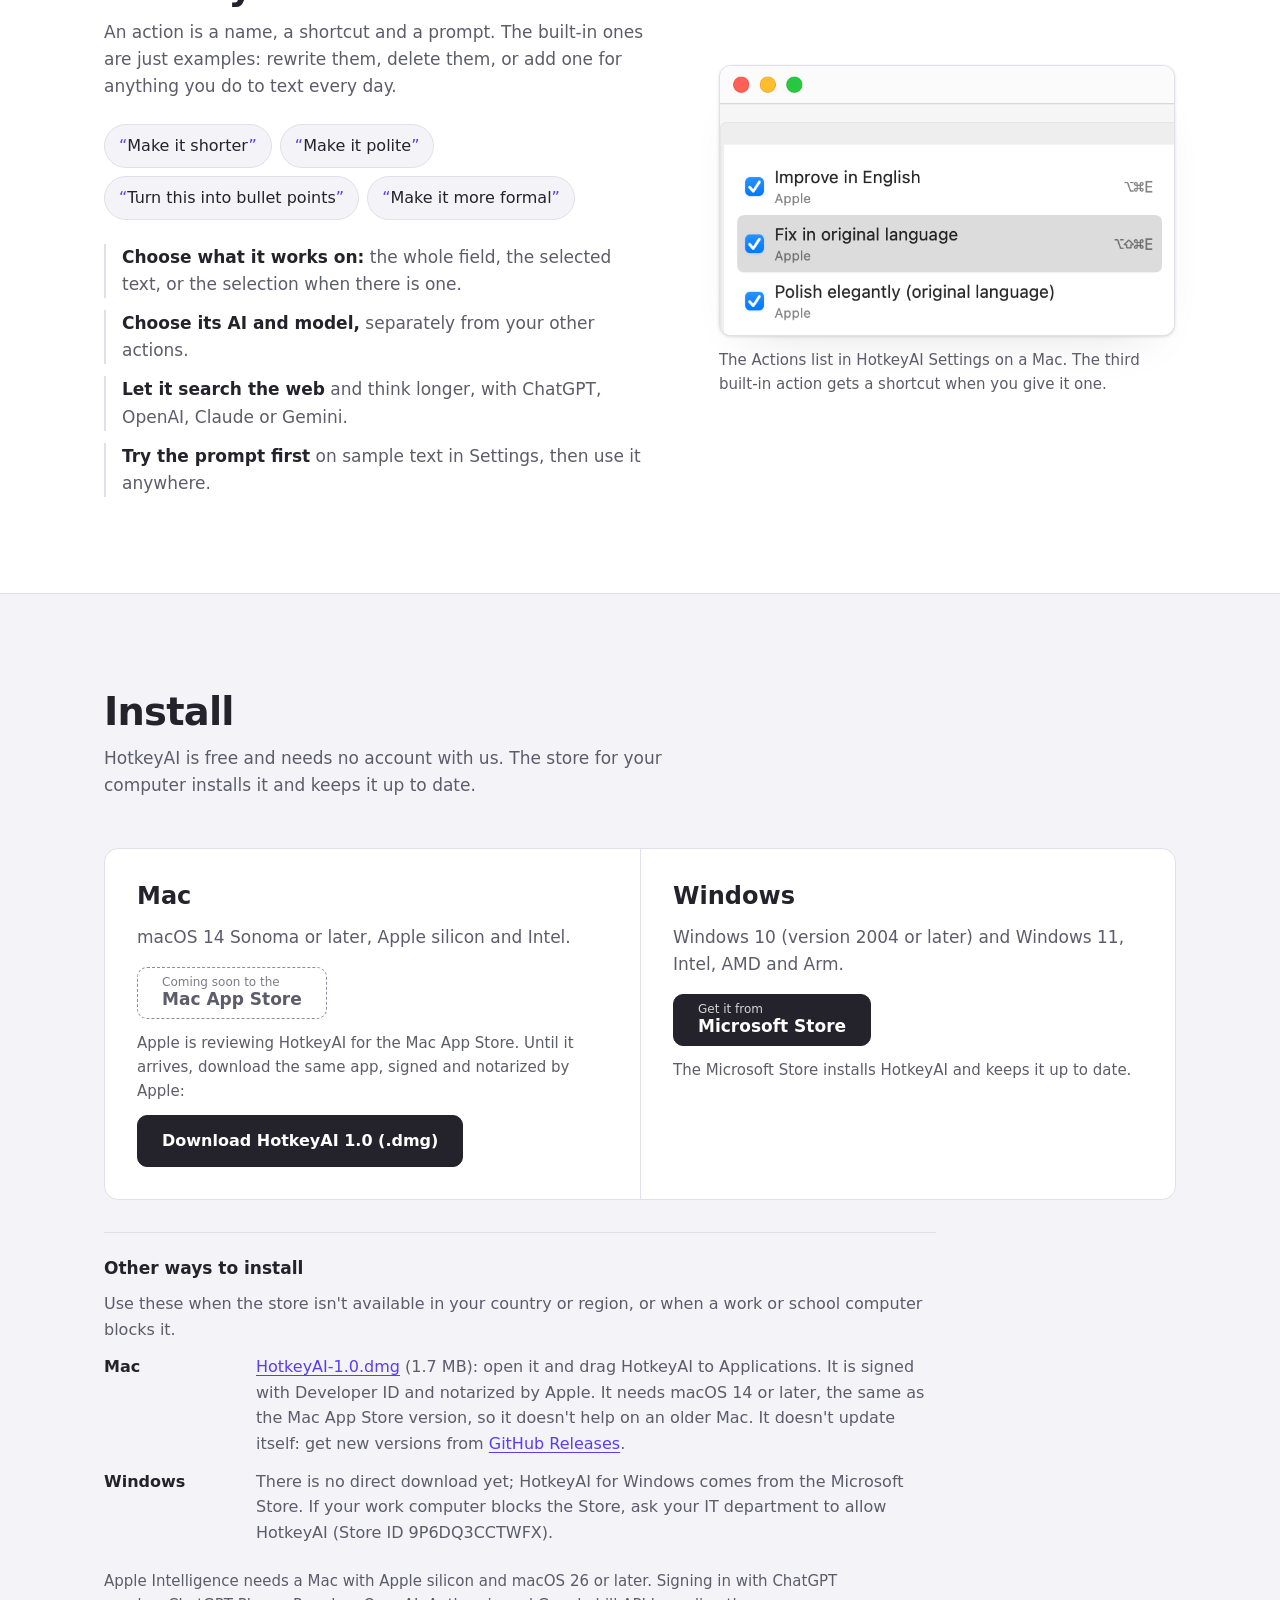
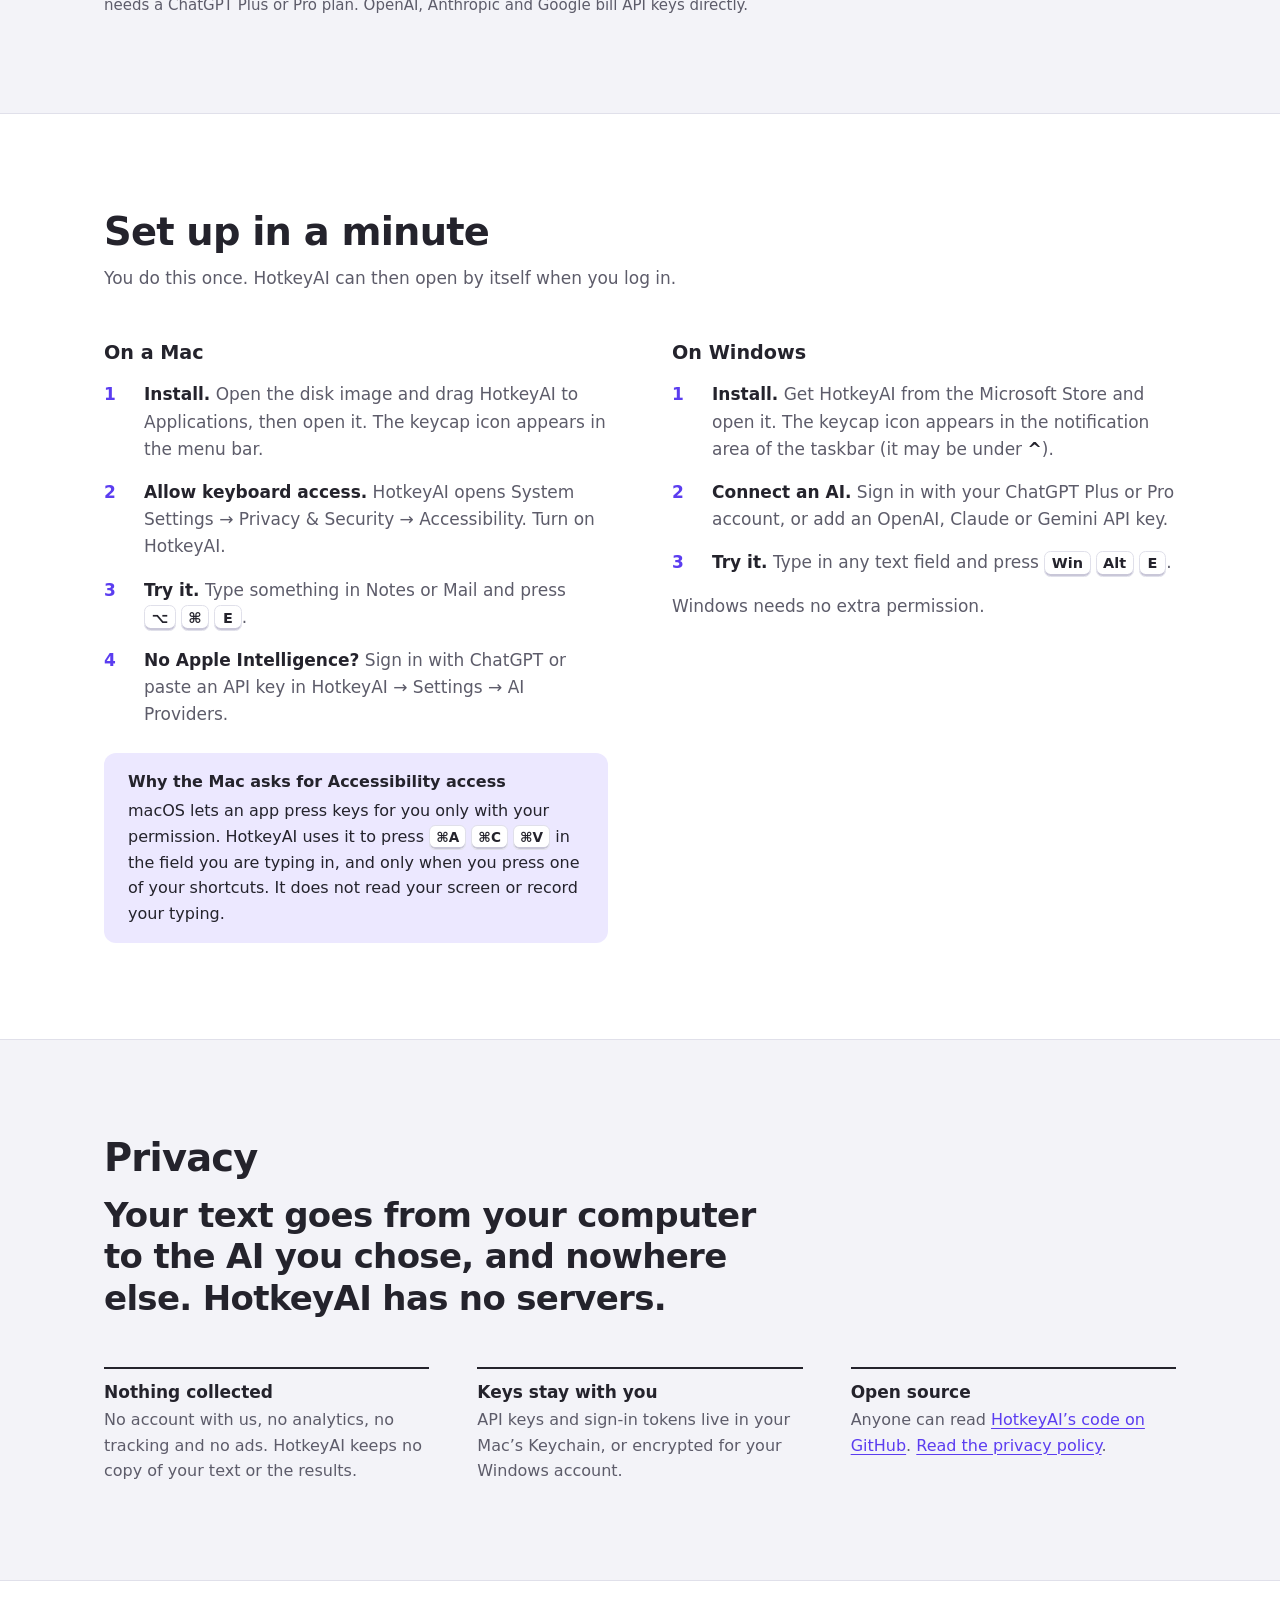
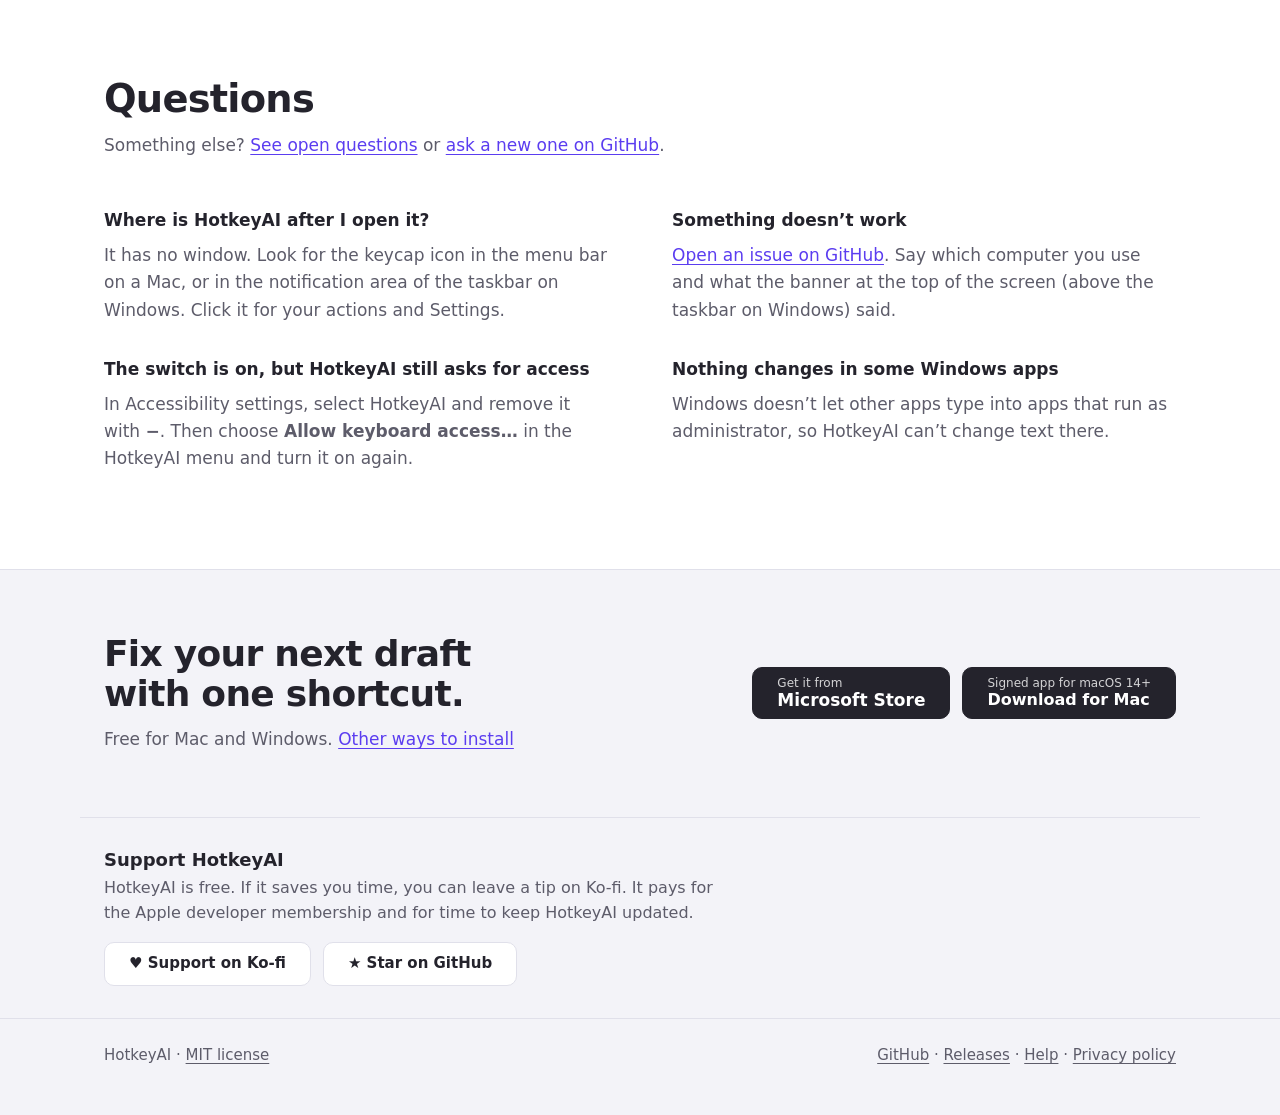
==== commit 10da005f: "Merge pull request #11 from nauroman/do-action Do what the text says: ⌥⇧⌘D / Win+Alt+Shift+D" ====
--- a/docs/index.html
+++ b/docs/index.html
@@ -355,7 +355,7 @@
   <section id="shortcuts" class="sec band" aria-labelledby="shortcuts-title">
     <div class="wrap">
       <div class="sec-head">
-        <h2 id="shortcuts-title">Five ready-made actions</h2>
+        <h2 id="shortcuts-title">Six ready-made actions</h2>
         <p class="intro">They work in any text field. HotkeyAI takes the text, sends it to the AI you chose, and puts the result back in the same place. Your clipboard is restored afterwards. <b>The actions are only examples:</b> change their prompts and shortcuts, delete them, or <a href="#actions">add your own</a>.</p>
       </div>
       <div class="shortcut-row">
@@ -380,6 +380,18 @@
         <div class="ex">
           <div><span class="who">You typed<span>Spanish</span></span><p class="typed" lang="es">mañana te envio el informe si todo sale bien</p></div>
           <div><span class="who">HotkeyAI wrote</span><p class="wrote" lang="es"><span class="fix">M</span>añana te env<span class="fix">í</span>o el informe si todo sale bien<span class="fix">.</span></p></div>
+        </div>
+      </div>
+      <div class="shortcut-row">
+        <div class="meta">
+          <span class="keys os-mac" role="img" aria-label="Option Shift Command D"><kbd>⌥</kbd><kbd>⇧</kbd><kbd>⌘</kbd><kbd>D</kbd></span>
+          <span class="keys os-win" role="img" aria-label="Windows Alt Shift D"><kbd>Win</kbd><kbd>Alt</kbd><kbd>Shift</kbd><kbd>D</kbd></span>
+          <h3>Do what the text says</h3>
+          <p>Type a request instead of the text itself: a reply, an answer, a command. The result takes its place. Select the request to replace only it. Works best with ChatGPT, OpenAI, Claude or Gemini.</p>
+        </div>
+        <div class="ex">
+          <div><span class="who">You typed<span>A request</span></span><p class="typed">tell the team the meeting moves to Friday at 3 pm</p></div>
+          <div><span class="who">HotkeyAI wrote</span><p class="wrote">Hi everyone, the meeting is moving to Friday at 3 pm. See you then!</p></div>
         </div>
       </div>
       <div class="shortcut-row pair">
